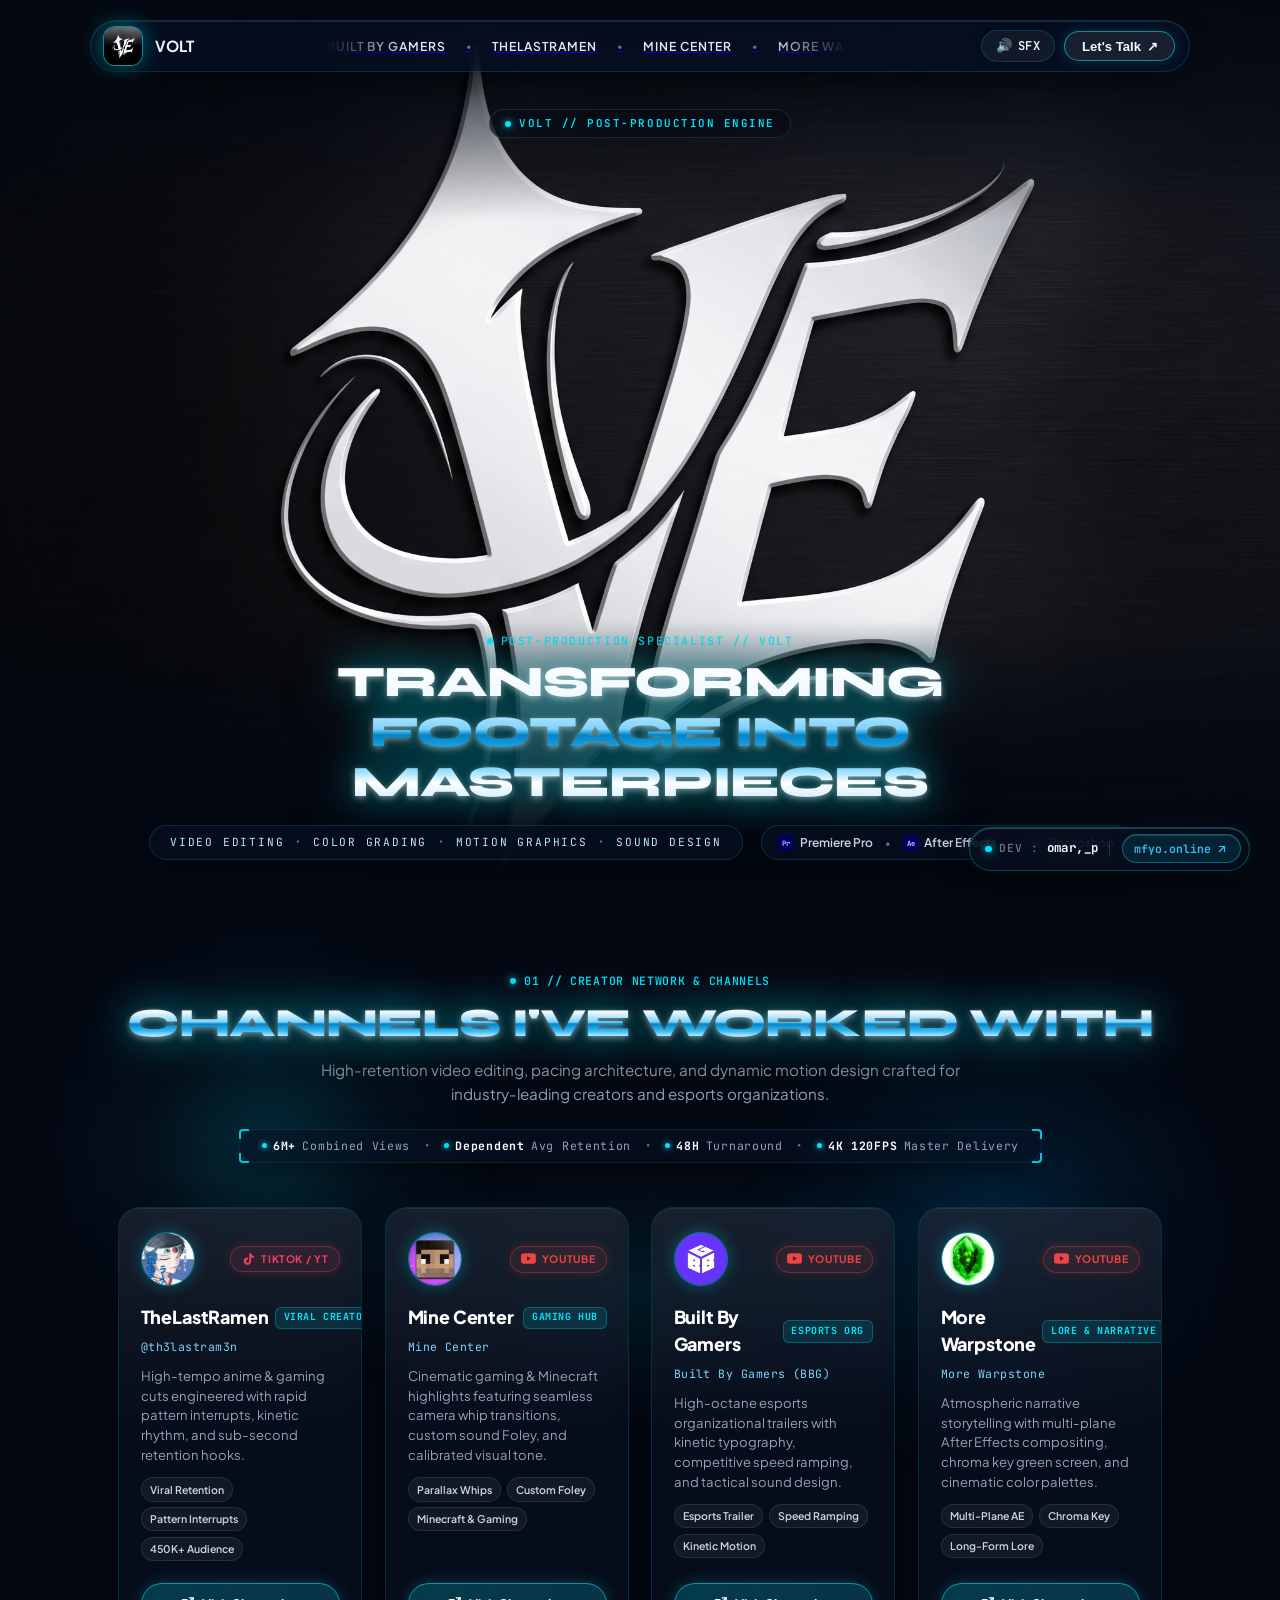
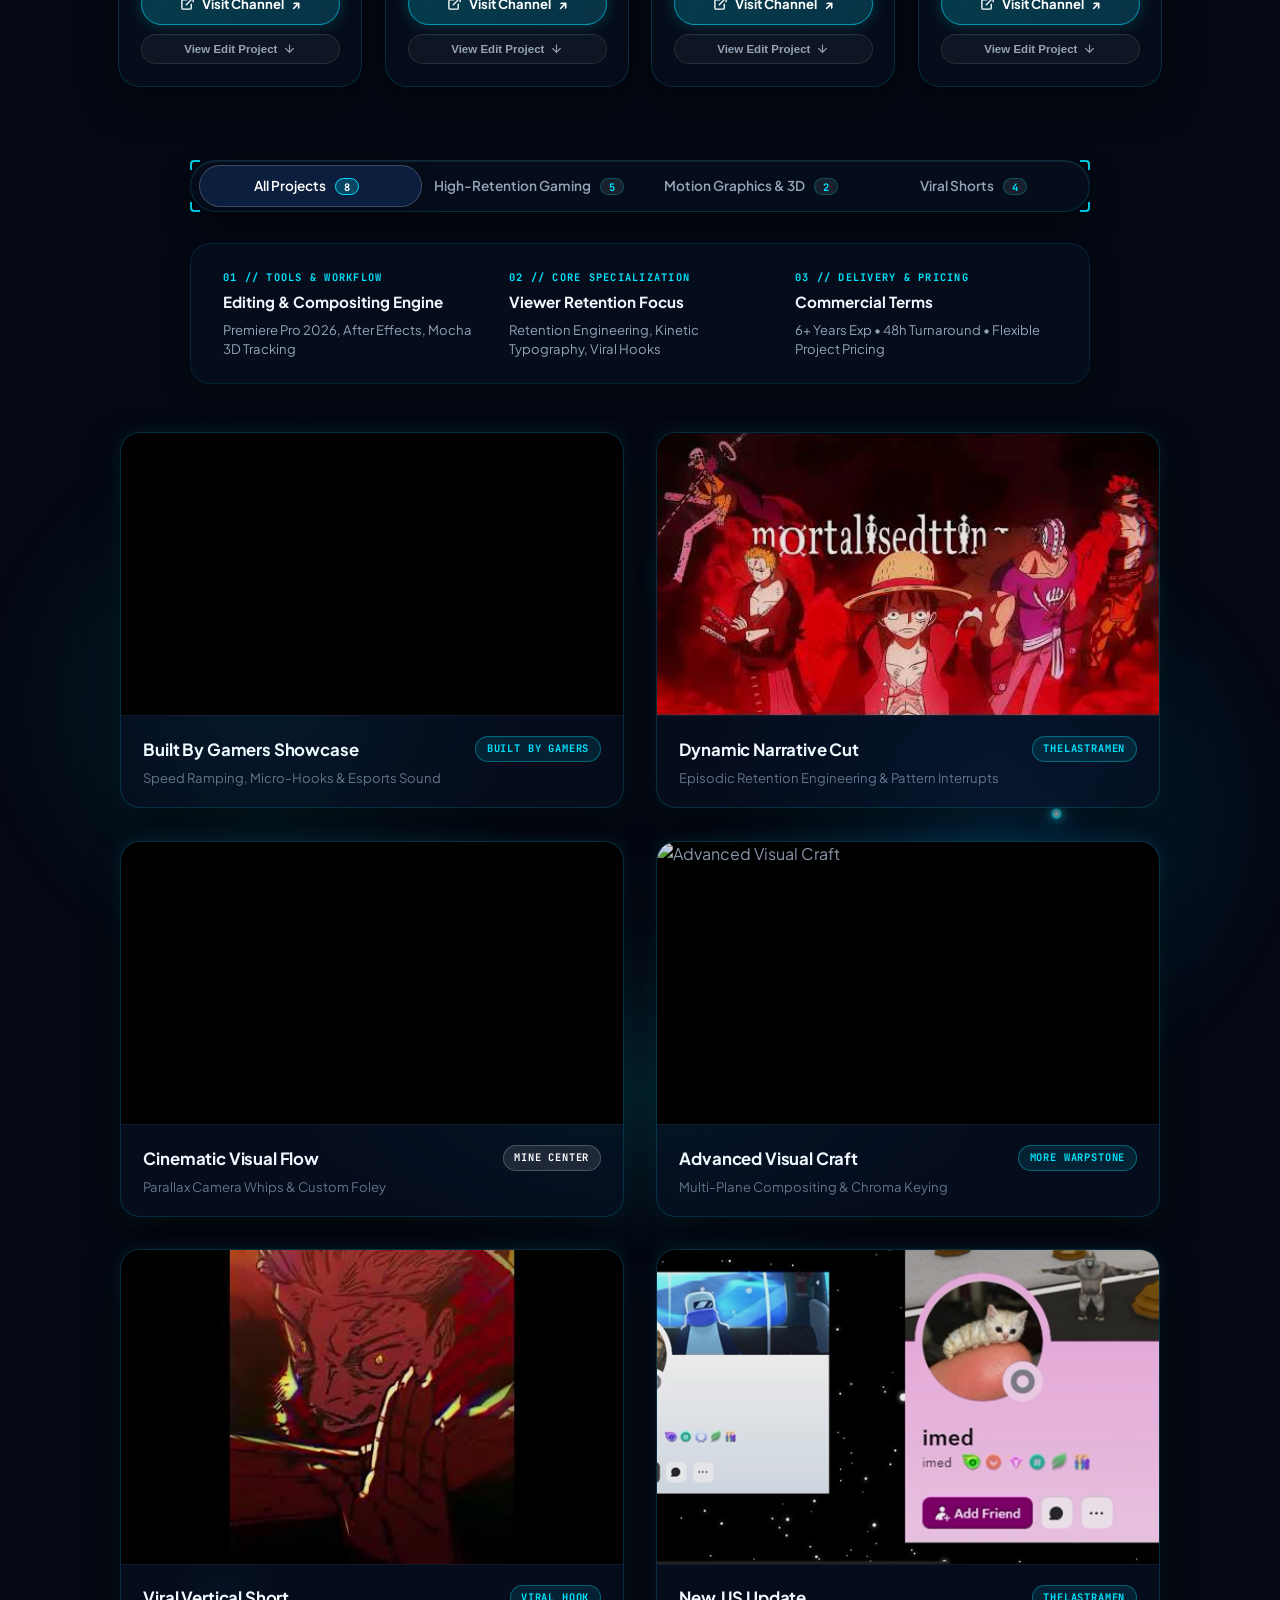
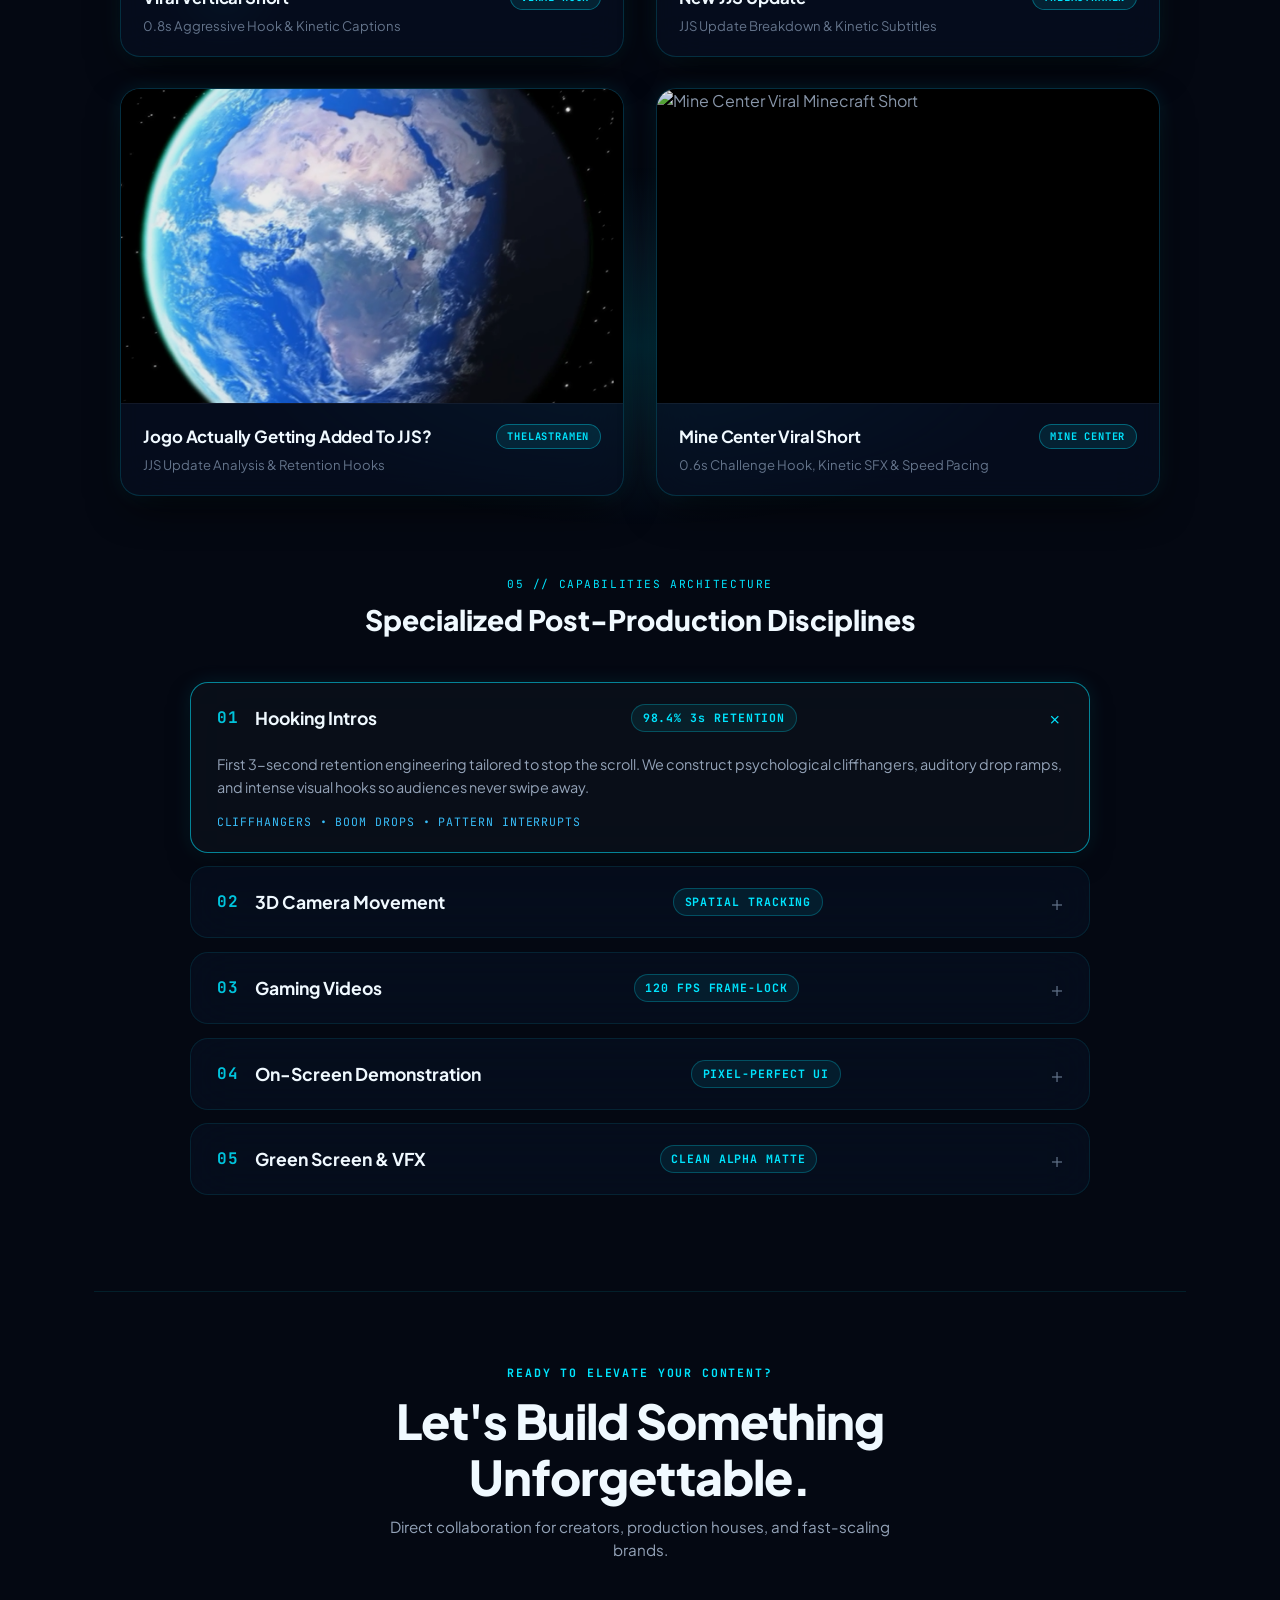
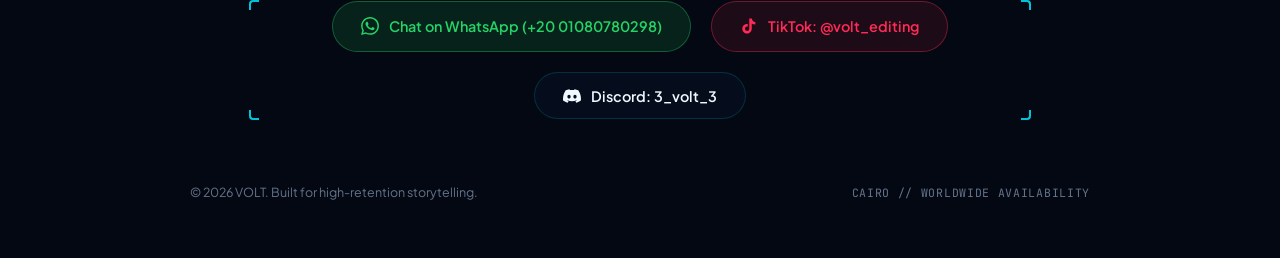
==== index.html @ 8d81e33b "feat: add ASMR sound effects, mobile responsive architecture, Mine Center short, and TikTok integrat" ====
<!DOCTYPE html>
<html lang="en">

<head>
  <meta charset="UTF-8">
  <meta name="viewport" content="width=device-width, initial-scale=1.0">
  <title>VOLT — Transforming Footage Into Masterpieces</title>
  <meta name="description"
    content="Portfolio of Volt — Elite Video Editor & Motion Designer. Transforming Footage Into Masterpieces.">
  <meta name="keywords"
    content="video editor, motion design, color grading, sound design, high retention editing, premiere pro, after effects">

  <!-- OpenGraph Metadata -->
  <meta property="og:title" content="VOLT — Transforming Footage Into Masterpieces">
  <meta property="og:description" content="Video Editing • Color Grading • Motion Graphics • Sound Design.">
  <meta property="og:image" content="logo/Volt logo final.jpeg">
  <meta property="og:type" content="website">

  <!-- Favicon -->
  <link rel="icon" type="image/jpeg" href="logo/Volt logo final.jpeg">

  <!-- Typography Suite: Luxury Cyber Editorial Suite (Syne + Outfit + Plus Jakarta Sans + JetBrains Mono) -->
  <link rel="preconnect" href="https://fonts.googleapis.com">
  <link rel="preconnect" href="https://fonts.gstatic.com" crossorigin>
  <link
    href="https://fonts.googleapis.com/css2?family=JetBrains+Mono:wght@400;500;600&family=Outfit:wght@600;700;800;900&family=Plus+Jakarta+Sans:wght@400;500;600;700;800&family=Syne:wght@700;800;900&display=swap"
    rel="stylesheet">

  <meta name="referrer" content="strict-origin-when-cross-origin">
  <link rel="stylesheet" href="styles.css">
  <script>
    if ('scrollRestoration' in history) {
      history.scrollRestoration = 'manual';
    }
    window.scrollTo(0, 0);
  </script>
</head>

<body class="bg-obsidian text-slate-100 antialiased selection:bg-cyan-500/20 selection:text-cyan-200">

  <!-- ======================================================= -->
  <!-- 0. BRAND INTRO LOADING SCREEN (VIDEO PRELOADER)         -->
  <!-- ======================================================= -->
  <div class="preloader-overlay" id="preloaderOverlay" aria-label="Loading Volt Mastercut">
    <!-- Edge-to-Edge Fullscreen Intro Video -->
    <div class="preloader-video-shell">
      <video id="preloaderVideo" class="preloader-video" autoplay muted playsinline preload="auto">
        <source src="hero section video/Creating_loading_screen_for_logo_20260923133100.mp4" type="video/mp4">
      </video>
      <div class="preloader-video-vignette"></div>
    </div>

    <!-- Floating Frosted Glass HUD Progress Dock -->
    <div class="preloader-floating-dock">
      <div class="preloader-status-strip">
        <div class="preloader-track">
          <div class="preloader-fill" id="preloaderBarFill"></div>
        </div>
        <div class="preloader-sub mono-text">
          <div class="preloader-sub-left">
            <span class="preloader-dot"></span>
            <span class="preloader-label">VOLT // SYSTEM INITIALIZED</span>
          </div>
          <span class="preloader-pct" id="preloaderPct">0%</span>
        </div>
      </div>
      <button class="preloader-skip-btn mono-text" id="preloaderSkipBtn"
        aria-label="Skip Loading Screen and Enter Site">
        <span>ENTER SITE</span>
        <span class="btn-arrow">→</span>
      </button>
    </div>
  </div>

  <!-- ======================================================= -->
  <!-- ULTRA-PERFORMANT BACKDROP (ZERO-LAG GUARANTEE)          -->
  <!-- ======================================================= -->
  <div class="ambient-backdrop" id="ambientBackdrop" aria-hidden="true">
    <div class="ambient-blueprint-grid"></div>
    <!-- Ethereal Luminous Butterfly Motes (Zero-Lag Hardware Accelerated) -->
    <div class="ambient-flare-mote mote-spark-1"></div>
    <div class="ambient-flare-mote mote-spark-2"></div>
    <div class="ambient-flare-mote mote-orb-1"></div>
    <div class="ambient-flare-mote mote-orb-2"></div>
    <div class="ambient-flare-mote mote-bokeh-1"></div>
    <div class="ambient-flare-mote mote-bokeh-2"></div>
    <div class="ambient-flare-mote mote-spark-3"></div>
    <div class="ambient-flare-mote mote-orb-3"></div>
  </div>

  <!-- Custom Magnetic Cyan "PLAY" Cursor Pill -->
  <div id="magneticPlayPill" class="magnetic-play-pill" aria-hidden="true">
    <span class="pill-play-icon">▶</span>
    <span class="pill-play-text">PLAY</span>
  </div>

  <!-- Micro Notification Toast -->
  <div id="toastNotification" class="toast-notification" aria-live="polite"></div>

  <!-- ======================================================= -->
  <!-- 1. TOP GLASS PILL BAR (Client Marquee Ticker & Monogram) -->
  <!-- ======================================================= -->
  <header class="top-nav-container">
    <nav class="top-glass-nav-bar" id="topGlassNav">

      <!-- Left: Metallic VE Monogram Logo Badge -->
      <a href="#hero" class="brand-monogram-badge" aria-label="Volt Homepage">
        <div class="monogram-frame">
          <img src="logo/Volt logo final.jpeg" alt="Volt VE Emblem" class="monogram-img">
        </div>
        <span class="brand-wordmark">VOLT</span>
      </a>

      <!-- Center Capsule: Client Marquee Ticker in Minimal White -->
      <a href="#channels" class="client-marquee-capsule" title="Click to view Channels I've Worked With">
        <div class="marquee-ticker-track" id="marqueeTicker">
          <span class="client-ticker-item">BUILT BY GAMERS</span>
          <span class="ticker-dot">•</span>
          <span class="client-ticker-item">THELASTRAMEN</span>
          <span class="ticker-dot">•</span>
          <span class="client-ticker-item">MINE CENTER</span>
          <span class="ticker-dot">•</span>
          <span class="client-ticker-item">MORE WARPSTONE</span>
          <span class="ticker-dot">•</span>
          <span class="client-ticker-item">BUILT BY GAMERS</span>
          <span class="ticker-dot">•</span>
          <span class="client-ticker-item">THELASTRAMEN</span>
          <span class="ticker-dot">•</span>
          <span class="client-ticker-item">MINE CENTER</span>
          <span class="ticker-dot">•</span>
          <span class="client-ticker-item">MORE WARPSTONE</span>
        </div>
      </a>

      <!-- Right: Direct CTA Button and ASMR Sound Toggle -->
      <div class="nav-right-actions">
        <button class="nav-sound-toggle-btn" id="soundToggleBtn" aria-label="Toggle Sound Effects" title="Toggle ASMR Audio">
          <span class="sound-icon" id="soundIcon">🔊</span>
          <span class="sound-text mono-text" id="soundText">SFX</span>
        </button>
        <button class="nav-cta-pill-btn" id="navLetsTalkBtn" aria-label="Open Let's Talk contact modal">
          <span>Let's Talk</span>
          <span class="cta-arrow">↗</span>
        </button>
      </div>

    </nav>
  </header>

  <!-- ======================================================= -->
  <!-- 2. FULLSCREEN 4K HERO VIDEO IMMERSION (100% UNOBSTRUCTED)-->
  <!-- ======================================================= -->
  <section class="hero-fullscreen-section" id="hero">

    <!-- 4K Fullscreen Background Video Canvas -->
    <div class="hero-video-canvas-wrapper" id="heroVideoWrapper">
      <video id="heroFullscreenVideo" class="hero-fullscreen-video" autoplay loop muted playsinline preload="auto"
        poster="logo/Volt logo final.jpeg">
        <source src="hero section video/hero-loop.mp4" type="video/mp4">
        <source src="hero section video/Electric-blue_butterfly_orbiting…_1080p_20260923112948.mp4" type="video/mp4">
      </video>

      <!-- Cinematic Gradient Scrims & Horizon Depth -->
      <div class="hero-video-scrim-top"></div>
      <div class="hero-video-scrim-bottom"></div>
      <div class="hero-video-radial-vignette"></div>
    </div>

    <!-- Hero Floating Interface: Clean, Creative & 100% Unobstructed -->
    <div class="hero-hud-stage" id="heroHudStage">

      <!-- Minimal Live Status Indicator (High Above Monitor with Safe Margin) -->
      <div class="hero-top-safe-status">
        <span class="live-status-dot"></span>
        <span class="hero-status-tag mono-text">VOLT // POST-PRODUCTION ENGINE</span>
      </div>

      <!-- Center Breathing Stage: 100% Completely Clear View of the 4K Retro Monitor & Butterfly -->
      <div class="hero-center-breathing-stage" aria-hidden="true"></div>

      <!-- Bottom Cluster: Glossy Headline, Meta Capsule & Discrete Tool Badges -->
      <div class="hero-bottom-clean-dock">

        <!-- Headline Stage in New Unobstructed Bottom Position -->
        <div class="hero-headline-stage">
          <div class="hero-pre-kicker mono-text">
            <span class="live-status-dot"></span> POST-PRODUCTION SPECIALIST // VOLT
          </div>
          <h1 class="hero-glossy-headline">
            <span class="chrome-metallic-heading">Transforming Footage Into Masterpieces</span>
          </h1>
        </div>

        <!-- Secondary Dock Row: Meta Pills and Tool Suite -->
        <div class="hero-meta-dock-row">
          <!-- Core Disciplines Frosted Glass Pill -->
          <div class="hero-meta-capsule mono-text">
            <span>Video Editing</span>
            <span class="capsule-sep">•</span>
            <span>Color Grading</span>
            <span class="capsule-sep">•</span>
            <span>Motion Graphics</span>
            <span class="capsule-sep">•</span>
            <span>Sound Design</span>
          </div>

          <!-- Official Tool Badges Pill -->
          <div class="hero-tool-badges-pill" title="Adobe Creative Suite Certified Workflow">
            <div class="tool-badge-item">
              <svg class="tool-svg" width="16" height="16" viewBox="0 0 24 24">
                <rect width="24" height="24" rx="5" fill="#00005B" />
                <text x="12" y="16.5" fill="#9999FF" font-size="11" font-weight="900" text-anchor="middle"
                  font-family="'JetBrains Mono', monospace">Pr</text>
              </svg>
              <span class="tool-name">Premiere Pro</span>
            </div>
            <span class="tool-sep">•</span>
            <div class="tool-badge-item">
              <svg class="tool-svg" width="16" height="16" viewBox="0 0 24 24">
                <rect width="24" height="24" rx="5" fill="#00005B" />
                <text x="12" y="16.5" fill="#D291FF" font-size="11" font-weight="900" text-anchor="middle"
                  font-family="'JetBrains Mono', monospace">Ae</text>
              </svg>
              <span class="tool-name">After Effects</span>
            </div>
            <span class="tool-sep">•</span>
            <div class="tool-badge-item">
              <svg class="tool-svg" width="16" height="16" viewBox="0 0 24 24">
                <rect width="24" height="24" rx="5" fill="#001E36" />
                <text x="12" y="16.5" fill="#31A8FF" font-size="11" font-weight="900" text-anchor="middle"
                  font-family="'JetBrains Mono', monospace">Ps</text>
              </svg>
              <span class="tool-name">Photoshop</span>
            </div>
          </div>
        </div>

      </div>

    </div>

  </section>

  <!-- Main Content Layout Container -->
  <main class="main-content-layout">

    <!-- ======================================================= -->
    <!-- 2.5 FEATURED CHANNELS & CREATOR NETWORK SECTION         -->
    <!-- ======================================================= -->
    <section class="featured-channels-section" id="channels" aria-label="Featured Channels and Collaborations">
      <div class="channels-container">

        <!-- Atmospheric Ambient Flare Nebula (Zero-Lag Radial Glow) -->
        <div class="channels-flare-backdrop" aria-hidden="true">
          <div class="channels-flare-nebula channels-flare-left"></div>
          <div class="channels-flare-nebula channels-flare-right"></div>
          <div class="channels-flare-nebula channels-flare-center"></div>
        </div>

        <!-- Section Header Stage -->
        <div class="channels-header-stage">
          <div class="channels-pre-kicker">
            <span class="live-status-dot"></span>
            <span class="mono-text">01 // CREATOR NETWORK & CHANNELS</span>
          </div>

          <h2 class="channels-section-heading">
            <span class="chrome-metallic-heading">CHANNELS I'VE WORKED WITH</span>
          </h2>

          <p class="channels-section-desc">
            High-retention video editing, pacing architecture, and dynamic motion design crafted for industry-leading creators and esports organizations.
          </p>

          <!-- Interactive Highlights / Telemetry Strip -->
          <div class="channels-telemetry-strip mono-text" id="channelsTelemetryStrip">
            <div class="telemetry-pill">
              <span class="telemetry-dot"></span>
              <span class="telemetry-num" data-cipher-text="6M+">6M+</span>
              <span class="telemetry-label">Combined Views</span>
            </div>
            <span class="telemetry-sep">•</span>
            <div class="telemetry-pill">
              <span class="telemetry-dot"></span>
              <span class="telemetry-num" data-cipher-text="Dependent">Dependent</span>
              <span class="telemetry-label">Avg Retention</span>
            </div>
            <span class="telemetry-sep">•</span>
            <div class="telemetry-pill">
              <span class="telemetry-dot"></span>
              <span class="telemetry-num" data-cipher-text="48H">48H</span>
              <span class="telemetry-label">Turnaround</span>
            </div>
            <span class="telemetry-sep">•</span>
            <div class="telemetry-pill">
              <span class="telemetry-dot"></span>
              <span class="telemetry-num" data-cipher-text="4K 120FPS">4K 120FPS</span>
              <span class="telemetry-label">Master Delivery</span>
            </div>
          </div>
        </div>

        <!-- 4-Column Dynamic Interactive Channels Grid -->
        <div class="channels-grid" id="channelsGrid">

          <!-- Channel 1: TheLastRamen -->
          <article class="channel-glass-card" data-creator="thelastramen">
            <div class="channel-card-glass-specular"></div>

            <div class="channel-card-top">
              <div class="channel-avatar-wrapper">
                <div class="channel-avatar-frame">
                  <img src="logo/thelastramen.jpg" alt="TheLastRamen" class="channel-avatar-img" loading="lazy">
                </div>
                <div class="channel-avatar-glow"></div>
              </div>
              <div class="channel-platform-capsule tag-tiktok">
                <svg class="platform-icon" width="14" height="14" viewBox="0 0 24 24" fill="currentColor">
                  <path
                    d="M19.589 6.686a4.793 4.793 0 0 1-3.77-4.245V2h-3.445v13.672a2.896 2.896 0 0 1-2.903 2.892 2.895 2.895 0 0 1-2.892-2.892 2.897 2.897 0 0 1 2.892-2.893c.31 0 .605.05.882.138V9.387a6.34 6.34 0 0 0-.882-.063A6.337 6.337 0 0 0 3 15.66c0 3.5 2.84 6.34 6.34 6.34s6.34-2.84 6.34-6.34V8.583a8.17 8.17 0 0 0 4.805 1.545V6.686h-.896z" />
                </svg>
                <span>TIKTOK / YT</span>
              </div>
            </div>

            <div class="channel-card-body">
              <div class="channel-identity-row">
                <h3 class="channel-name">TheLastRamen</h3>
                <span class="channel-badge mono-text">VIRAL CREATOR</span>
              </div>
              <span class="channel-handle mono-text">@th3lastram3n</span>
              <p class="channel-bio">
                High-tempo anime & gaming cuts engineered with rapid pattern interrupts, kinetic rhythm, and sub-second retention hooks.
              </p>

              <div class="channel-tags-row">
                <span class="channel-meta-pill">Viral Retention</span>
                <span class="channel-meta-pill">Pattern Interrupts</span>
                <span class="channel-meta-pill">450K+ Audience</span>
              </div>
            </div>

            <div class="channel-card-actions">
              <a href="https://www.tiktok.com/@th3lastram3n" target="_blank" rel="noopener noreferrer"
                class="channel-btn-primary" aria-label="Visit TheLastRamen Channel">
                <svg width="15" height="15" viewBox="0 0 24 24" fill="none" stroke="currentColor" stroke-width="2.2"
                  stroke-linecap="round" stroke-linejoin="round">
                  <path d="M18 13v6a2 2 0 0 1-2 2H5a2 2 0 0 1-2-2V8a2 2 0 0 1 2-2h6"></path>
                  <polyline points="15 3 21 3 21 9"></polyline>
                  <line x1="10" y1="14" x2="21" y2="3"></line>
                </svg>
                <span>Visit Channel</span>
                <span class="channel-btn-arrow">↗</span>
              </a>
              <button class="channel-btn-secondary" data-jump-project="2"
                aria-label="Jump to Dynamic Narrative Cut project">
                <span>View Edit Project</span>
                <svg width="13" height="13" viewBox="0 0 24 24" fill="none" stroke="currentColor" stroke-width="2"
                  stroke-linecap="round" stroke-linejoin="round">
                  <line x1="12" y1="5" x2="12" y2="19"></line>
                  <polyline points="19 12 12 19 5 12"></polyline>
                </svg>
              </button>
            </div>
          </article>

          <!-- Channel 2: Mine Center -->
          <article class="channel-glass-card" data-creator="minecenter">
            <div class="channel-card-glass-specular"></div>

            <div class="channel-card-top">
              <div class="channel-avatar-wrapper">
                <div class="channel-avatar-frame">
                  <img src="logo/mine_center.png" alt="Mine Center" class="channel-avatar-img" loading="lazy">
                </div>
                <div class="channel-avatar-glow"></div>
              </div>
              <div class="channel-platform-capsule tag-youtube">
                <svg class="platform-icon yt-red" width="15" height="15" viewBox="0 0 24 24" fill="currentColor">
                  <path
                    d="M23.498 6.186a3.016 3.016 0 0 0-2.122-2.136C19.505 3.545 12 3.545 12 3.545s-7.505 0-9.377.505A3.017 3.017 0 0 0 .502 6.186C0 8.07 0 12 0 12s0 3.93.502 5.814a3.016 3.016 0 0 0 2.122 2.136c1.871.505 9.376.505 9.376.505s7.505 0 9.377-.505a3.015 3.015 0 0 0 2.122-2.136C24 15.93 24 12 24 12s0-3.93-.502-5.814zM9.545 15.568V8.432L15.818 12l-6.273 3.568z" />
                </svg>
                <span>YOUTUBE</span>
              </div>
            </div>

            <div class="channel-card-body">
              <div class="channel-identity-row">
                <h3 class="channel-name">Mine Center</h3>
                <span class="channel-badge mono-text">GAMING HUB</span>
              </div>
              <span class="channel-handle mono-text">Mine Center</span>
              <p class="channel-bio">
                Cinematic gaming & Minecraft highlights featuring seamless camera whip transitions, custom sound Foley, and calibrated visual tone.
              </p>

              <div class="channel-tags-row">
                <span class="channel-meta-pill">Parallax Whips</span>
                <span class="channel-meta-pill">Custom Foley</span>
                <span class="channel-meta-pill">Minecraft & Gaming</span>
              </div>
            </div>

            <div class="channel-card-actions">
              <a href="https://www.youtube.com/results?search_query=Mine+Center" target="_blank"
                rel="noopener noreferrer" class="channel-btn-primary" aria-label="Visit Mine Center Channel">
                <svg width="15" height="15" viewBox="0 0 24 24" fill="none" stroke="currentColor" stroke-width="2.2"
                  stroke-linecap="round" stroke-linejoin="round">
                  <path d="M18 13v6a2 2 0 0 1-2 2H5a2 2 0 0 1-2-2V8a2 2 0 0 1 2-2h6"></path>
                  <polyline points="15 3 21 3 21 9"></polyline>
                  <line x1="10" y1="14" x2="21" y2="3"></line>
                </svg>
                <span>Visit Channel</span>
                <span class="channel-btn-arrow">↗</span>
              </a>
              <button class="channel-btn-secondary" data-jump-project="8"
                aria-label="Jump to Mine Center Viral Minecraft Short project">
                <span>View Edit Project</span>
                <svg width="13" height="13" viewBox="0 0 24 24" fill="none" stroke="currentColor" stroke-width="2"
                  stroke-linecap="round" stroke-linejoin="round">
                  <line x1="12" y1="5" x2="12" y2="19"></line>
                  <polyline points="19 12 12 19 5 12"></polyline>
                </svg>
              </button>
            </div>
          </article>

          <!-- Channel 3: Built By Gamers -->
          <article class="channel-glass-card" data-creator="bbg">
            <div class="channel-card-glass-specular"></div>

            <div class="channel-card-top">
              <div class="channel-avatar-wrapper">
                <div class="channel-avatar-frame">
                  <img src="logo/bbg.png" alt="Built By Gamers" class="channel-avatar-img" loading="lazy">
                </div>
                <div class="channel-avatar-glow"></div>
              </div>
              <div class="channel-platform-capsule tag-youtube">
                <svg class="platform-icon yt-red" width="15" height="15" viewBox="0 0 24 24" fill="currentColor">
                  <path
                    d="M23.498 6.186a3.016 3.016 0 0 0-2.122-2.136C19.505 3.545 12 3.545 12 3.545s-7.505 0-9.377.505A3.017 3.017 0 0 0 .502 6.186C0 8.07 0 12 0 12s0 3.93.502 5.814a3.016 3.016 0 0 0 2.122 2.136c1.871.505 9.376.505 9.376.505s7.505 0 9.377-.505a3.015 3.015 0 0 0 2.122-2.136C24 15.93 24 12 24 12s0-3.93-.502-5.814zM9.545 15.568V8.432L15.818 12l-6.273 3.568z" />
                </svg>
                <span>YOUTUBE</span>
              </div>
            </div>

            <div class="channel-card-body">
              <div class="channel-identity-row">
                <h3 class="channel-name">Built By Gamers</h3>
                <span class="channel-badge mono-text">ESPORTS ORG</span>
              </div>
              <span class="channel-handle mono-text">Built By Gamers (BBG)</span>
              <p class="channel-bio">
                High-octane esports organizational trailers with kinetic typography, competitive speed ramping, and tactical sound design.
              </p>

              <div class="channel-tags-row">
                <span class="channel-meta-pill">Esports Trailer</span>
                <span class="channel-meta-pill">Speed Ramping</span>
                <span class="channel-meta-pill">Kinetic Motion</span>
              </div>
            </div>

            <div class="channel-card-actions">
              <a href="https://www.youtube.com/results?search_query=Built+By+Gamers" target="_blank"
                rel="noopener noreferrer" class="channel-btn-primary" aria-label="Visit Built By Gamers Channel">
                <svg width="15" height="15" viewBox="0 0 24 24" fill="none" stroke="currentColor" stroke-width="2.2"
                  stroke-linecap="round" stroke-linejoin="round">
                  <path d="M18 13v6a2 2 0 0 1-2 2H5a2 2 0 0 1-2-2V8a2 2 0 0 1 2-2h6"></path>
                  <polyline points="15 3 21 3 21 9"></polyline>
                  <line x1="10" y1="14" x2="21" y2="3"></line>
                </svg>
                <span>Visit Channel</span>
                <span class="channel-btn-arrow">↗</span>
              </a>
              <button class="channel-btn-secondary" data-jump-project="1"
                aria-label="Jump to Built By Gamers Showcase project">
                <span>View Edit Project</span>
                <svg width="13" height="13" viewBox="0 0 24 24" fill="none" stroke="currentColor" stroke-width="2"
                  stroke-linecap="round" stroke-linejoin="round">
                  <line x1="12" y1="5" x2="12" y2="19"></line>
                  <polyline points="19 12 12 19 5 12"></polyline>
                </svg>
              </button>
            </div>
          </article>

          <!-- Channel 4: More Warpstone -->
          <article class="channel-glass-card" data-creator="morewarpstone">
            <div class="channel-card-glass-specular"></div>

            <div class="channel-card-top">
              <div class="channel-avatar-wrapper">
                <div class="channel-avatar-frame">
                  <img src="logo/more_warpstone.png" alt="More Warpstone" class="channel-avatar-img" loading="lazy">
                </div>
                <div class="channel-avatar-glow"></div>
              </div>
              <div class="channel-platform-capsule tag-youtube">
                <svg class="platform-icon yt-red" width="15" height="15" viewBox="0 0 24 24" fill="currentColor">
                  <path
                    d="M23.498 6.186a3.016 3.016 0 0 0-2.122-2.136C19.505 3.545 12 3.545 12 3.545s-7.505 0-9.377.505A3.017 3.017 0 0 0 .502 6.186C0 8.07 0 12 0 12s0 3.93.502 5.814a3.016 3.016 0 0 0 2.122 2.136c1.871.505 9.376.505 9.376.505s7.505 0 9.377-.505a3.015 3.015 0 0 0 2.122-2.136C24 15.93 24 12 24 12s0-3.93-.502-5.814zM9.545 15.568V8.432L15.818 12l-6.273 3.568z" />
                </svg>
                <span>YOUTUBE</span>
              </div>
            </div>

            <div class="channel-card-body">
              <div class="channel-identity-row">
                <h3 class="channel-name">More Warpstone</h3>
                <span class="channel-badge mono-text">LORE & NARRATIVE</span>
              </div>
              <span class="channel-handle mono-text">More Warpstone</span>
              <p class="channel-bio">
                Atmospheric narrative storytelling with multi-plane After Effects compositing, chroma key green screen, and cinematic color palettes.
              </p>

              <div class="channel-tags-row">
                <span class="channel-meta-pill">Multi-Plane AE</span>
                <span class="channel-meta-pill">Chroma Key</span>
                <span class="channel-meta-pill">Long-Form Lore</span>
              </div>
            </div>

            <div class="channel-card-actions">
              <a href="https://www.youtube.com/results?search_query=More+Warpstone" target="_blank"
                rel="noopener noreferrer" class="channel-btn-primary" aria-label="Visit More Warpstone Channel">
                <svg width="15" height="15" viewBox="0 0 24 24" fill="none" stroke="currentColor" stroke-width="2.2"
                  stroke-linecap="round" stroke-linejoin="round">
                  <path d="M18 13v6a2 2 0 0 1-2 2H5a2 2 0 0 1-2-2V8a2 2 0 0 1 2-2h6"></path>
                  <polyline points="15 3 21 3 21 9"></polyline>
                  <line x1="10" y1="14" x2="21" y2="3"></line>
                </svg>
                <span>Visit Channel</span>
                <span class="channel-btn-arrow">↗</span>
              </a>
              <button class="channel-btn-secondary" data-jump-project="4"
                aria-label="Jump to Advanced Visual Craft project">
                <span>View Edit Project</span>
                <svg width="13" height="13" viewBox="0 0 24 24" fill="none" stroke="currentColor" stroke-width="2"
                  stroke-linecap="round" stroke-linejoin="round">
                  <line x1="12" y1="5" x2="12" y2="19"></line>
                  <polyline points="19 12 12 19 5 12"></polyline>
                </svg>
              </button>
            </div>
          </article>

        </div>
      </div>
    </section>

    <!-- ======================================================= -->
    <!-- 3. INTERACTIVE CATEGORY TABS & DYNAMIC DATA ROW         -->
    <!-- ======================================================= -->
    <section class="portfolio-works-section" id="work">

      <!-- Segmented Pill Filter Bar (Matching Apple/Framer Design) -->
      <div class="segmented-filter-wrapper">
        <div class="segmented-filter-bar" id="segmentedFilterBar" role="tablist">

          <!-- Sliding Luminous Capsule Indicator -->
          <div class="sliding-tab-indicator" id="tabIndicator"></div>

          <button class="filter-tab-btn active" data-tab="all" role="tab" aria-selected="true">
            <span>All Projects</span>
            <span class="tab-count-badge mono-text">8</span>
          </button>

          <button class="filter-tab-btn" data-tab="gaming" role="tab" aria-selected="false">
            <span>High-Retention Gaming</span>
            <span class="tab-count-badge mono-text">5</span>
          </button>

          <button class="filter-tab-btn" data-tab="motion" role="tab" aria-selected="false">
            <span>Motion Graphics & 3D</span>
            <span class="tab-count-badge mono-text">2</span>
          </button>

          <button class="filter-tab-btn" data-tab="shorts" role="tab" aria-selected="false">
            <span>Viral Shorts</span>
            <span class="tab-count-badge mono-text">4</span>
          </button>

        </div>
      </div>

      <!-- Dynamic Metadata Strip (Instantly updates metrics based on active tab) -->
      <div class="dynamic-metadata-strip" id="dynamicMetadataStrip">

        <div class="meta-column">
          <span class="meta-col-kicker mono-text">01 // TOOLS & WORKFLOW</span>
          <h4 class="meta-col-title" id="metaColToolsTitle">Editing & Compositing Engine</h4>
          <p class="meta-col-desc" id="metaColToolsDesc">Premiere Pro 2026, After Effects, Mocha 3D Tracking</p>
        </div>

        <div class="meta-column">
          <span class="meta-col-kicker mono-text">02 // CORE SPECIALIZATION</span>
          <h4 class="meta-col-title" id="metaColSpecTitle">Viewer Retention Focus</h4>
          <p class="meta-col-desc" id="metaColSpecDesc">Retention Engineering, Kinetic Typography, Viral Hooks</p>
        </div>

        <div class="meta-column">
          <span class="meta-col-kicker mono-text">03 // DELIVERY & PRICING</span>
          <h4 class="meta-col-title" id="metaColDeliveryTitle">Commercial Terms</h4>
          <p class="meta-col-desc" id="metaColDeliveryDesc">6+ Years Exp • 48h Turnaround • Flexible Project Pricing</p>
        </div>

      </div>

      <!-- ======================================================= -->
      <!-- 4. WORK SHOWCASE (ROUNDED GLASS CARDS WITH INTERACTION) -->
      <!-- ======================================================= -->
      <div class="works-grid-wrapper">
        <!-- Atmospheric Cyan & Sapphire Aurora Atmosphere (100% Line-Free & Zero-Lag) -->
        <div class="works-flare-backdrop" aria-hidden="true">
          <div class="works-flare-nebula works-flare-nebula-left"></div>
          <div class="works-flare-nebula works-flare-nebula-right"></div>
          <div class="works-flare-nebula works-flare-nebula-bottom"></div>
          <div class="works-flare-nebula works-flare-nebula-center"></div>
          
          <!-- Ethereal Butterfly Spores & Bokeh Motes Nestled Behind Cards -->
          <div class="works-flare-mote w-mote-spark-1"></div>
          <div class="works-flare-mote w-mote-orb-1"></div>
          <div class="works-flare-mote w-mote-bokeh-1"></div>
          <div class="works-flare-mote w-mote-spark-2"></div>
          <div class="works-flare-mote w-mote-orb-2"></div>
          <div class="works-flare-mote w-mote-bokeh-2"></div>
          <div class="works-flare-mote w-mote-spark-3"></div>
        </div>

        <div class="works-grid-container" id="worksGrid">

        <!-- Project 1: Built By Gamers Showcase -->
        <article class="work-glass-card" data-category="gaming" data-project="1">
          <div class="card-video-viewport">
            <img src="https://img.youtube.com/vi/56HPJWlTmzE/maxresdefault.jpg"
              onerror="this.src='https://img.youtube.com/vi/56HPJWlTmzE/hqdefault.jpg'" alt="Built By Gamers Showcase"
              class="card-thumb-img" loading="lazy">
            <div class="card-play-hitbox" data-embed-type="youtube" data-video-id="56HPJWlTmzE"
              data-title="Built By Gamers Showcase"
              data-desc="High-octane esports organizational highlight reel with kinetic typography, beat synchronization, and tactical sound design."
              role="button" aria-label="Play Built By Gamers Showcase">
            </div>
          </div>
          <div class="card-footer-bar">
            <div class="card-title-row">
              <h3 class="card-title-text">Built By Gamers Showcase</h3>
              <span class="client-pill-tag tag-cyan">BUILT BY GAMERS</span>
            </div>
            <p class="card-summary-sub">Speed Ramping, Micro-Hooks & Esports Sound</p>
          </div>
        </article>

        <!-- Project 2: Dynamic Narrative Cut -->
        <article class="work-glass-card" data-category="gaming" data-project="2">
          <div class="card-video-viewport">
            <img src="thumbnails/dynamic_narrative_cut.jpg" alt="Dynamic Narrative Cut"
              class="card-thumb-img" loading="lazy">
            <div class="card-play-hitbox" data-embed-type="video" data-video-src="thumbnails/dynamic_narrative_cut.mp4"
              data-direct-url="https://www.youtube.com/watch?v=V7GVHnSgEWg"
              data-title="Dynamic Narrative Cut"
              data-desc="Complete episodic video edit engineered to preserve viewer drop-off under 15% through strategic pattern interrupts and kinetic pacing."
              role="button" aria-label="Play Dynamic Narrative Cut">
            </div>
          </div>
          <div class="card-footer-bar">
            <div class="card-title-row">
              <h3 class="card-title-text">Dynamic Narrative Cut</h3>
              <span class="client-pill-tag tag-cyan">THELASTRAMEN</span>
            </div>
            <p class="card-summary-sub">Episodic Retention Engineering & Pattern Interrupts</p>
          </div>
        </article>

        <!-- Project 3: Cinematic Visual Flow -->
        <article class="work-glass-card" data-category="motion" data-project="3">
          <div class="card-video-viewport">
            <img src="https://img.youtube.com/vi/yHRdILkxPUE/maxresdefault.jpg"
              onerror="this.src='https://img.youtube.com/vi/yHRdILkxPUE/hqdefault.jpg'" alt="Cinematic Visual Flow"
              class="card-thumb-img" loading="lazy">
            <div class="card-play-hitbox" data-embed-type="youtube" data-video-id="yHRdILkxPUE"
              data-title="Cinematic Visual Flow"
              data-desc="Parallax camera whips, custom audio Foley, and cinematic color tones calibrated for viewer immersion."
              role="button" aria-label="Play Cinematic Visual Flow">
            </div>
          </div>
          <div class="card-footer-bar">
            <div class="card-title-row">
              <h3 class="card-title-text">Cinematic Visual Flow</h3>
              <span class="client-pill-tag tag-white">MINE CENTER</span>
            </div>
            <p class="card-summary-sub">Parallax Camera Whips & Custom Foley</p>
          </div>
        </article>

        <!-- Project 4: Advanced Visual Craft -->
        <article class="work-glass-card" data-category="motion" data-project="4">
          <div class="card-video-viewport">
            <img src="https://img.youtube.com/vi/KMD4CnLRpno/maxresdefault.jpg"
              onerror="this.src='https://img.youtube.com/vi/KMD4CnLRpno/hqdefault.jpg'" alt="Advanced Visual Craft"
              class="card-thumb-img" loading="lazy">
            <div class="card-play-hitbox" data-embed-type="youtube" data-video-id="KMD4CnLRpno"
              data-title="Advanced Visual Craft"
              data-desc="Multi-plane After Effects motion compositing, light wrapping, and green screen chroma keying."
              role="button" aria-label="Play Advanced Visual Craft">
            </div>
          </div>
          <div class="card-footer-bar">
            <div class="card-title-row">
              <h3 class="card-title-text">Advanced Visual Craft</h3>
              <span class="client-pill-tag tag-cyan">MORE WARPSTONE</span>
            </div>
            <p class="card-summary-sub">Multi-Plane Compositing & Chroma Keying</p>
          </div>
        </article>

        <!-- Project 5: Viral Vertical Short (9:16) -->
        <article class="work-glass-card vertical-card" data-category="shorts" data-project="5">
          <div class="card-video-viewport vertical-frame">
            <img src="thumbnails/viral_vertical_short.jpg" alt="Viral Vertical Short"
              class="card-thumb-img" loading="lazy">
            <div class="card-play-hitbox" data-embed-type="video" data-video-src="thumbnails/viral_vertical_short.mp4"
              data-direct-url="https://www.youtube.com/watch?v=3pwfbHJQmbc"
              data-title="Viral Vertical Short"
              data-desc="Fast-paced 9:16 vertical cut designed for sub-second audience retention, kinetic typography, and aggressive hooks."
              data-orientation="vertical"
              role="button" aria-label="Play Viral Vertical Short">
            </div>
          </div>
          <div class="card-footer-bar">
            <div class="card-title-row">
              <h3 class="card-title-text">Viral Vertical Short</h3>
              <span class="client-pill-tag tag-cyan">VIRAL HOOK</span>
            </div>
            <p class="card-summary-sub">0.8s Aggressive Hook & Kinetic Captions</p>
          </div>
        </article>

        <!-- Project 6: New JJS Update -->
        <article class="work-glass-card vertical-card" data-category="gaming shorts" data-project="6">
          <div class="card-video-viewport vertical-frame">
            <img src="thumbnails/wdaw.png" alt="New JJS Update" class="card-thumb-img" loading="lazy">
            <div class="card-play-hitbox" data-embed-type="video" data-video-src="thumbnails/new_jjs_update.mp4"
              data-direct-url="https://www.tiktok.com/@th3lastram3n/video/7688006948486139150?is_from_webapp=1&sender_device=pc"
              data-title="New JJS Update"
              data-desc="A new style of video for a new style of update on JJS and in Roblox. High-retention pacing, subtitles & micro-hooks."
              data-orientation="vertical"
              role="button" aria-label="Play New JJS Update">
            </div>
          </div>
          <div class="card-footer-bar">
            <div class="card-title-row">
              <h3 class="card-title-text">New JJS Update</h3>
              <span class="client-pill-tag tag-cyan">THELASTRAMEN</span>
            </div>
            <p class="card-summary-sub">JJS Update Breakdown & Kinetic Subtitles</p>
          </div>
        </article>

        <!-- Project 7: Jogo Actually Getting Added To JJS? -->
        <article class="work-glass-card vertical-card" data-category="gaming shorts" data-project="7">
          <div class="card-video-viewport vertical-frame">
            <img src="thumbnails/image.png" alt="Jogo Actually Getting Added To JJS?" class="card-thumb-img" loading="lazy">
            <div class="card-play-hitbox" data-embed-type="video" data-video-src="thumbnails/jogo_jjs_update.mp4"
              data-direct-url="https://www.tiktok.com/@th3lastram3n/video/7688130234985630990?is_from_webapp=1&sender_device=pc"
              data-title="Jogo Actually Getting Added To JJS?"
              data-desc="Fast-paced viral JJS breakdown analyzing character leaks, pacing interruptions, and kinetic typography."
              data-orientation="vertical"
              role="button" aria-label="Play Jogo Actually Getting Added To JJS?">
            </div>
          </div>
          <div class="card-footer-bar">
            <div class="card-title-row">
              <h3 class="card-title-text">Jogo Actually Getting Added To JJS?</h3>
              <span class="client-pill-tag tag-cyan">THELASTRAMEN</span>
            </div>
            <p class="card-summary-sub">JJS Update Analysis & Retention Hooks</p>
          </div>
        </article>

        <!-- Project 8: Mine Center — Viral Minecraft Short (9:16) -->
        <article class="work-glass-card vertical-card" data-category="gaming shorts" data-project="8">
          <div class="card-video-viewport vertical-frame">
            <img src="https://img.youtube.com/vi/5wVyNnnGawc/hqdefault.jpg" alt="Mine Center Viral Minecraft Short"
              class="card-thumb-img" loading="lazy">
            <div class="card-play-hitbox" data-embed-type="youtube" data-video-id="5wVyNnnGawc"
              data-direct-url="https://www.youtube.com/shorts/5wVyNnnGawc"
              data-title="Mine Center — Viral Minecraft Short"
              data-desc="High-retention Minecraft challenge edit for Mine Center with aggressive pacing, kinetic zoom-cuts, and calibrated Foley sound design."
              data-orientation="vertical"
              role="button" aria-label="Play Mine Center Viral Minecraft Short">
            </div>
          </div>
          <div class="card-footer-bar">
            <div class="card-title-row">
              <h3 class="card-title-text">Mine Center Viral Short</h3>
              <span class="client-pill-tag tag-cyan">MINE CENTER</span>
            </div>
            <p class="card-summary-sub">0.6s Challenge Hook, Kinetic SFX & Speed Pacing</p>
          </div>
        </article>

      </div>
      </div>

    </section>

    <!-- ======================================================= -->
    <!-- 5. CORE CAPABILITIES (INTERACTIVE ACCORDION / STACK)    -->
    <!-- ======================================================= -->
    <section class="capabilities-accordion-section">
      <div class="section-title-wrap">
        <span class="section-kicker-mono mono-text">05 // CAPABILITIES ARCHITECTURE</span>
        <h2 class="section-clean-title">Specialized Post-Production Disciplines</h2>
      </div>

      <div class="accordion-stack-container" id="capabilitiesAccordion">

        <!-- Panel 1 -->
        <div class="accordion-panel active" data-index="1">
          <div class="accordion-header">
            <div class="header-left">
              <span class="panel-num mono-text">01</span>
              <h3 class="panel-heading">Hooking Intros</h3>
            </div>
            <span class="panel-telemetry mono-text">98.4% 3s RETENTION</span>
            <span class="accordion-icon">+</span>
          </div>
          <div class="accordion-content">
            <p class="panel-desc">First 3-second retention engineering tailored to stop the scroll. We construct
              psychological cliffhangers, auditory drop ramps, and intense visual hooks so audiences never swipe away.
            </p>
            <div class="panel-specs mono-text">
              <span>CLIFFHANGERS</span> • <span>BOOM DROPS</span> • <span>PATTERN INTERRUPTS</span>
            </div>
          </div>
        </div>

        <!-- Panel 2 -->
        <div class="accordion-panel" data-index="2">
          <div class="accordion-header">
            <div class="header-left">
              <span class="panel-num mono-text">02</span>
              <h3 class="panel-heading">3D Camera Movement</h3>
            </div>
            <span class="panel-telemetry mono-text">SPATIAL TRACKING</span>
            <span class="accordion-icon">+</span>
          </div>
          <div class="accordion-content">
            <p class="panel-desc">Dynamic perspective tracking and integrated kinetic depth. Transform static assets and
              standard scenes into spatial 3D environments with realistic parallax and optical lens physics.</p>
            <div class="panel-specs mono-text">
              <span>Z-AXIS PARALLAX</span> • <span>OPTICAL BLUR</span> • <span>MOCHA 3D</span>
            </div>
          </div>
        </div>

        <!-- Panel 3 -->
        <div class="accordion-panel" data-index="3">
          <div class="accordion-header">
            <div class="header-left">
              <span class="panel-num mono-text">03</span>
              <h3 class="panel-heading">Gaming Videos</h3>
            </div>
            <span class="panel-telemetry mono-text">120 FPS FRAME-LOCK</span>
            <span class="accordion-icon">+</span>
          </div>
          <div class="accordion-content">
            <p class="panel-desc">Beat-synced cuts, high-velocity pacing, and meme-literate timing. Calibrated to top
              creator culture, syncing micro-transitions to acoustic beats for visceral audience impact.</p>
            <div class="panel-specs mono-text">
              <span>SPEED RAMPING</span> • <span>BEAT SYNC</span> • <span>MEME PACING</span>
            </div>
          </div>
        </div>

        <!-- Panel 4 -->
        <div class="accordion-panel" data-index="4">
          <div class="accordion-header">
            <div class="header-left">
              <span class="panel-num mono-text">04</span>
              <h3 class="panel-heading">On-Screen Demonstration</h3>
            </div>
            <span class="panel-telemetry mono-text">PIXEL-PERFECT UI</span>
            <span class="accordion-icon">+</span>
          </div>
          <div class="accordion-content">
            <p class="panel-desc">Slick cursor tracking, HUD UI callouts, and clean product guides. Complex technical
              walkthroughs and software workflows rendered visually effortless and clear.</p>
            <div class="panel-specs mono-text">
              <span>CURSOR ZOOM</span> • <span>HUD CALLOUTS</span> • <span>PRODUCT TOURS</span>
            </div>
          </div>
        </div>

        <!-- Panel 5 -->
        <div class="accordion-panel" data-index="5">
          <div class="accordion-header">
            <div class="header-left">
              <span class="panel-num mono-text">05</span>
              <h3 class="panel-heading">Green Screen & VFX</h3>
            </div>
            <span class="panel-telemetry mono-text">CLEAN ALPHA MATTE</span>
            <span class="accordion-icon">+</span>
          </div>
          <div class="accordion-content">
            <p class="panel-desc">Studio-grade keying, custom background compositing, and rotoscoping. Edge despill,
              color ambient reflections, and volumetric light wraps place talent naturally in any digital set.</p>
            <div class="panel-specs mono-text">
              <span>ROTOSCOPING</span> • <span>LIGHT WRAPS</span> • <span>COLOR MATCH</span>
            </div>
          </div>
        </div>

      </div>

    </section>

    <!-- ======================================================= -->
    <!-- 6. MINIMAL CONTACT CONVERSION HUB (FOOTER)              -->
    <!-- ======================================================= -->
    <footer class="contact-conversion-section" id="contact">
      <div class="conversion-center-hub">

        <span class="hub-kicker-mono mono-text">READY TO ELEVATE YOUR CONTENT?</span>
        <h2 class="hub-main-title">Let's Build Something Unforgettable.</h2>
        <p class="hub-subtext">Direct collaboration for creators, production houses, and fast-scaling brands.</p>

        <!-- Primary Action Buttons (Frosted Pill Containers) -->
        <div class="hub-actions-dock">

          <!-- WhatsApp Action -->
          <a href="https://wa.me/201080780298?text=Hey%20Volt,%20I'm%20interested%20in%20working%20with%20you!"
            target="_blank" rel="noopener noreferrer" class="hub-pill-btn whatsapp-hub-btn" id="whatsappBtn">
            <svg class="hub-btn-icon" width="18" height="18" viewBox="0 0 24 24" fill="currentColor">
              <path
                d="M.057 24l1.687-6.163c-1.041-1.804-1.588-3.849-1.587-5.946.003-6.556 5.338-11.891 11.893-11.891 3.181.001 6.167 1.24 8.413 3.488 2.245 2.248 3.481 5.236 3.48 8.414-.003 6.557-5.338 11.892-11.893 11.892-1.99-.001-3.951-.5-5.688-1.448l-6.305 1.654zm6.597-3.807c1.676.995 3.276 1.591 5.392 1.592 5.448 0 9.886-4.434 9.889-9.885.002-5.462-4.415-9.89-9.881-9.892-5.452 0-9.887 4.434-9.889 9.884-.001 2.225.651 3.891 1.746 5.634l-.999 3.648 3.742-.981zm11.387-5.464c-.074-.124-.272-.198-.57-.347-.297-.149-1.758-.868-2.031-.967-.272-.099-.47-.149-.669.149-.198.297-.768.967-.941 1.165-.173.198-.347.223-.644.074-.297-.149-1.255-.462-2.39-1.475-.883-.788-1.48-1.761-1.653-2.059-.173-.297-.018-.458.13-.606.134-.133.297-.347.446-.521.151-.172.2-.296.3-.495.099-.198.05-.372-.025-.521-.075-.148-.669-1.611-.916-2.206-.242-.579-.487-.501-.669-.51l-.57-.01c-.198 0-.52.074-.792.372s-1.04 1.016-1.04 2.479 1.065 2.876 1.213 3.074c.149.198 2.095 3.2 5.076 4.487.709.306 1.263.489 1.694.626.712.226 1.36.194 1.872.118.571-.085 1.758-.719 2.006-1.413.248-.695.248-1.29.173-1.414z" />
            </svg>
            <span>Chat on WhatsApp (+20 01080780298)</span>
          </a>

          <!-- TikTok Action -->
          <a href="https://www.tiktok.com/@volt_editing" target="_blank" rel="noopener noreferrer"
            class="hub-pill-btn tiktok-hub-btn" id="tiktokBtn" aria-label="Follow Volt on TikTok">
            <svg class="hub-btn-icon" width="18" height="18" viewBox="0 0 24 24" fill="currentColor">
              <path
                d="M19.589 6.686a4.793 4.793 0 0 1-3.77-4.245V2h-3.445v13.672a2.896 2.896 0 0 1-2.903 2.892 2.895 2.895 0 0 1-2.892-2.892 2.897 2.897 0 0 1 2.892-2.893c.31 0 .605.05.882.138V9.387a6.34 6.34 0 0 0-.882-.063A6.337 6.337 0 0 0 3 15.66c0 3.5 2.84 6.34 6.34 6.34s6.34-2.84 6.34-6.34V8.583a8.17 8.17 0 0 0 4.805 1.545V6.686h-.896z" />
            </svg>
            <span>TikTok: @volt_editing</span>
          </a>

          <!-- Discord Action -->
          <button class="hub-pill-btn discord-hub-btn" id="discordCopyBtn" data-handle="3_volt_3"
            aria-label="Copy Discord Handle">
            <svg class="hub-btn-icon" width="18" height="18" viewBox="0 0 24 24" fill="currentColor">
              <path
                d="M20.317 4.37a19.791 19.791 0 0 0-4.885-1.515.074.074 0 0 0-.079.037c-.21.375-.444.864-.608 1.25a18.27 18.27 0 0 0-5.487 0 12.64 12.64 0 0 0-.617-1.25.077.077 0 0 0-.079-.037A19.736 19.736 0 0 0 3.677 4.37a.07.07 0 0 0-.032.027C.533 9.046-.32 13.58.099 18.057a.082.082 0 0 0 .031.057 19.9 19.9 0 0 0 5.993 3.03.078.078 0 0 0 .084-.028c.462-.63.874-1.295 1.226-1.994.021-.041.001-.09-.041-.106a13.107 13.107 0 0 1-1.872-.892.077.077 0 0 1-.008-.128 10.2 10.2 0 0 0 .372-.292.074.074 0 0 1 .077-.01c3.929 1.793 8.18 1.793 12.061 0a.074.074 0 0 1 .078.01c.12.098.246.198.373.292a.077.077 0 0 1-.006.127 12.299 12.299 0 0 1-1.873.894.077.077 0 0 0-.041.107c.36.698.772 1.362 1.225 1.993a.076.076 0 0 0 .084.028 19.839 19.839 0 0 0 6.002-3.03.077.077 0 0 0 .032-.054c.5-5.177-.838-9.674-3.549-13.66a.061.061 0 0 0-.031-.028zM8.02 15.33c-1.183 0-2.157-1.085-2.157-2.419 0-1.333.956-2.419 2.157-2.419 1.21 0 2.176 1.096 2.157 2.42 0 1.333-.956 2.418-2.157 2.418zm7.975 0c-1.183 0-2.157-1.085-2.157-2.419 0-1.333.955-2.419 2.157-2.419 1.21 0 2.176 1.096 2.157 2.42 0 1.333-.946 2.418-2.157 2.418z" />
            </svg>
            <span id="discordBtnText">Discord: 3_volt_3</span>
          </button>

        </div>

      </div>

      <div class="hub-footer-bottom">
        <p class="copyright-line">© 2026 VOLT. Built for high-retention storytelling.</p>
        <span class="location-line mono-text">CAIRO // WORLDWIDE AVAILABILITY</span>
      </div>
    </footer>

  </main>

  <!-- ======================================================= -->
  <!-- FLOATING DEVELOPER CREDIT GLASS DOCK (FOLLOWS PAGE RIGHT)-->
  <!-- ======================================================= -->
  <aside class="dev-credit-floating-dock" id="devCreditFloatingDock" aria-label="Developer Portfolio Credit">
    <div class="dev-credit-glass-capsule" role="complementary">
      <div class="dev-credit-identity">
        <span class="dev-credit-indicator" aria-hidden="true"></span>
        <span class="dev-credit-label mono-text">DEV :</span>
        <span class="dev-credit-handle mono-text">omar,_p</span>
      </div>
      <div class="dev-credit-divider" aria-hidden="true"></div>
      <a href="https://mfyo.online" target="_blank" rel="noopener noreferrer" class="dev-portfolio-glass-btn" title="Visit omar,_p Portfolio (mfyo.online)">
        <span>mfyo.online</span>
        <svg class="dev-arrow-icon" width="12" height="12" viewBox="0 0 24 24" fill="none" stroke="currentColor" stroke-width="2.4" stroke-linecap="round" stroke-linejoin="round" aria-hidden="true">
          <line x1="7" y1="17" x2="17" y2="7"></line>
          <polyline points="7 7 17 7 17 17"></polyline>
        </svg>
      </a>
    </div>
  </aside>

  <!-- ======================================================= -->
  <!-- GLASSY FLOATING CONTACT MODAL DIALOG (LET'S TALK)       -->
  <!-- ======================================================= -->
  <div class="contact-modal-backdrop" id="contactModal" role="dialog" aria-modal="true" aria-hidden="true">
    <div class="contact-modal-shell">
      <!-- Specular Glass Sheen -->
      <div class="contact-modal-specular"></div>

      <div class="contact-modal-header">
        <div class="contact-modal-status">
          <span class="live-status-dot"></span>
          <span class="mono-text">AVAILABLE // DIRECT BOOKING</span>
        </div>
        <button class="contact-modal-close-btn" id="contactModalCloseBtn" aria-label="Close Contact Modal (Esc)">
          <svg width="18" height="18" viewBox="0 0 24 24" fill="none" stroke="currentColor" stroke-width="2">
            <line x1="18" y1="6" x2="6" y2="18"></line>
            <line x1="6" y1="6" x2="18" y2="18"></line>
          </svg>
        </button>
      </div>

      <div class="contact-modal-hero">
        <h3 class="contact-modal-title">
          <span class="chrome-metallic-heading">LET'S TALK</span>
        </h3>
        <p class="contact-modal-desc">
          Ready to turn raw footage into high-retention masterpieces? Reach out directly via WhatsApp or Discord:
        </p>
      </div>

      <div class="contact-modal-channels-list">
        <!-- WhatsApp Direct Card -->
        <a href="https://wa.me/201080780298?text=Hey%20Volt,%20I'm%20interested%20in%20working%20with%20you!"
          target="_blank" rel="noopener noreferrer" class="contact-channel-card whatsapp-channel-card" aria-label="Chat on WhatsApp">
          <div class="channel-card-icon-wrap wa-icon-wrap">
            <svg width="22" height="22" viewBox="0 0 24 24" fill="currentColor">
              <path d="M.057 24l1.687-6.163c-1.041-1.804-1.588-3.849-1.587-5.946.003-6.556 5.338-11.891 11.893-11.891 3.181.001 6.167 1.24 8.413 3.488 2.245 2.248 3.481 5.236 3.48 8.414-.003 6.557-5.338 11.892-11.893 11.892-1.99-.001-3.951-.5-5.688-1.448l-6.305 1.654zm6.597-3.807c1.676.995 3.276 1.591 5.392 1.592 5.448 0 9.886-4.434 9.889-9.885.002-5.462-4.415-9.89-9.881-9.892-5.452 0-9.887 4.434-9.889 9.884-.001 2.225.651 3.891 1.746 5.634l-.999 3.648 3.742-.981zm11.387-5.464c-.074-.124-.272-.198-.57-.347-.297-.149-1.758-.868-2.031-.967-.272-.099-.47-.149-.669.149-.198.297-.768.967-.941 1.165-.173.198-.347.223-.644.074-.297-.149-1.255-.462-2.39-1.475-.883-.788-1.48-1.761-1.653-2.059-.173-.297-.018-.458.13-.606.134-.133.297-.347.446-.521.151-.172.2-.296.3-.495.099-.198.05-.372-.025-.521-.075-.148-.669-1.611-.916-2.206-.242-.579-.487-.501-.669-.51l-.57-.01c-.198 0-.52.074-.792.372s-1.04 1.016-1.04 2.479 1.065 2.876 1.213 3.074c.149.198 2.095 3.2 5.076 4.487.709.306 1.263.489 1.694.626.712.226 1.36.194 1.872.118.571-.085 1.758-.719 2.006-1.413.248-.695.248-1.29.173-1.414z"/>
            </svg>
          </div>
          <div class="channel-card-text">
            <span class="channel-card-label">Chat on WhatsApp</span>
            <span class="channel-card-val mono-text">+20 01080780298</span>
          </div>
          <span class="channel-card-arrow">↗</span>
        </a>

        <!-- TikTok Direct Card -->
        <a href="https://www.tiktok.com/@volt_editing" target="_blank" rel="noopener noreferrer"
          class="contact-channel-card tiktok-channel-card" aria-label="Visit Volt TikTok Profile">
          <div class="channel-card-icon-wrap tiktok-icon-wrap">
            <svg width="22" height="22" viewBox="0 0 24 24" fill="currentColor">
              <path
                d="M19.589 6.686a4.793 4.793 0 0 1-3.77-4.245V2h-3.445v13.672a2.896 2.896 0 0 1-2.903 2.892 2.895 2.895 0 0 1-2.892-2.892 2.897 2.897 0 0 1 2.892-2.893c.31 0 .605.05.882.138V9.387a6.34 6.34 0 0 0-.882-.063A6.337 6.337 0 0 0 3 15.66c0 3.5 2.84 6.34 6.34 6.34s6.34-2.84 6.34-6.34V8.583a8.17 8.17 0 0 0 4.805 1.545V6.686h-.896z" />
            </svg>
          </div>
          <div class="channel-card-text">
            <span class="channel-card-label">Watch on TikTok</span>
            <span class="channel-card-val mono-text">@volt_editing</span>
          </div>
          <span class="channel-card-arrow">↗</span>
        </a>

        <!-- Discord Direct Copy Card -->
        <button class="contact-channel-card discord-channel-card" id="modalDiscordCopyBtn" data-handle="3_volt_3" aria-label="Copy Discord Handle">
          <div class="channel-card-icon-wrap discord-icon-wrap">
            <svg width="22" height="22" viewBox="0 0 24 24" fill="currentColor">
              <path d="M20.317 4.37a19.791 19.791 0 0 0-4.885-1.515.074.074 0 0 0-.079.037c-.21.375-.444.864-.608 1.25a18.27 18.27 0 0 0-5.487 0 12.64 12.64 0 0 0-.617-1.25.077.077 0 0 0-.079-.037A19.736 19.736 0 0 0 3.677 4.37a.07.07 0 0 0-.032.027C.533 9.046-.32 13.58.099 18.057a.082.082 0 0 0 .031.057 19.9 19.9 0 0 0 5.993 3.03.078.078 0 0 0 .084-.028c.462-.63.874-1.295 1.226-1.994.021-.041.001-.09-.041-.106a13.107 13.107 0 0 1-1.872-.892.077.077 0 0 1-.008-.128 10.2 10.2 0 0 0 .372-.292.074.074 0 0 1 .077-.01c3.929 1.793 8.18 1.793 12.061 0a.074.074 0 0 1 .078.01c.12.098.246.198.373.292a.077.077 0 0 1-.006.127 12.299 12.299 0 0 1-1.873.894.077.077 0 0 0-.041.107c.36.698.772 1.362 1.225 1.993a.076.076 0 0 0 .084.028 19.839 19.839 0 0 0 6.002-3.03.077.077 0 0 0 .032-.054c.5-5.177-.838-9.674-3.549-13.66a.061.061 0 0 0-.031-.028zM8.02 15.33c-1.183 0-2.157-1.085-2.157-2.419 0-1.333.956-2.419 2.157-2.419 1.21 0 2.176 1.096 2.157 2.42 0 1.333-.956 2.418-2.157 2.418zm7.975 0c-1.183 0-2.157-1.085-2.157-2.419 0-1.333.955-2.419 2.157-2.419 1.21 0 2.176 1.096 2.157 2.42 0 1.333-.946 2.418-2.157 2.418z"/>
            </svg>
          </div>
          <div class="channel-card-text">
            <span class="channel-card-label" id="modalDiscordLabel">Copy Discord Handle</span>
            <span class="channel-card-val mono-text" id="modalDiscordVal">Discord: 3_volt_3</span>
          </div>
          <span class="channel-card-arrow" id="modalDiscordIcon">📋</span>
        </button>
      </div>

      <div class="contact-modal-footer mono-text">
        <span>⚡ 48H FIRST DRAFT</span>
        <span>•</span>
        <span>CAIRO // WORLDWIDE</span>
      </div>
    </div>
  </div>

  <!-- ======================================================= -->
  <!-- HIGH-RESOLUTION VIDEO LIGHTBOX MODAL                    -->
  <!-- ======================================================= -->
  <div class="video-modal-backdrop" id="videoModal" role="dialog" aria-modal="true" aria-hidden="true">
    <div class="video-modal-shell">

      <div class="modal-top-bar">
        <div class="modal-left-meta">
          <span class="modal-indicator-dot"></span>
          <h4 class="modal-title-text" id="modalVideoTitle">Project Title</h4>
        </div>
        <div class="modal-right-actions">
          <a href="#" id="modalDirectLink" target="_blank" rel="noopener noreferrer"
            class="modal-source-link mono-text">
            <span>ORIGINAL SOURCE</span>
            <span>↗</span>
          </a>
          <button class="modal-close-btn" id="modalCloseBtn" aria-label="Close Video (Esc)">
            <svg width="18" height="18" viewBox="0 0 24 24" fill="none" stroke="currentColor" stroke-width="2">
              <line x1="18" y1="6" x2="6" y2="18"></line>
              <line x1="6" y1="6" x2="18" y2="18"></line>
            </svg>
          </button>
        </div>
      </div>

      <div class="modal-player-wrapper" id="modalPlayerWrapper">
        <!-- iframe injected dynamically -->
      </div>

      <div class="modal-bottom-bar">
        <p class="modal-caption-text" id="modalVideoDesc">Description</p>
      </div>

    </div>
  </div>

  <!-- Local Lenis for Ultra-Smooth 60FPS Scrolling -->
  <script src="vendor/lenis.min.js"></script>
  <!-- Application Logic -->
  <script src="js/app.js"></script>
</body>

</html>
---- styles.css ----
/* ==========================================================================
   VOLT — AWWWARDS SITE-OF-THE-DAY LUXURY CYBER-EDITORIAL PORTFOLIO
   Performance: Hardware-Accelerated 60 FPS, Zero Frame Drops
   Aesthetic: Dark Obsidian (#07090E) • Frosted Glass Pills • Electric Cyan (#00E5FF)
   ========================================================================== */

:root {
  /* Canvas Palette - Matched Directly to 4K Butterfly Timeline Video */
  --bg-obsidian: #040812;
  --bg-midnight-deep: #060E1E;
  --bg-midnight-glow: #0A1730;
  --bg-obsidian-card: rgba(8, 16, 32, 0.65);
  --bg-obsidian-card-hover: rgba(12, 24, 48, 0.85);

  /* Glass Surfaces (Cyber/Apple Specification) */
  --bg-glass-pill: rgba(8, 18, 36, 0.6);
  --bg-glass-pill-hover: rgba(12, 26, 52, 0.8);
  --bg-glass-active: rgba(14, 34, 68, 0.88);

  /* Glass Borders - Electric Cyan Rim Tint */
  --border-glass: rgba(0, 229, 255, 0.16);
  --border-glass-subtle: rgba(0, 229, 255, 0.1);
  --border-glass-hover: rgba(0, 229, 255, 0.38);
  --border-cyan: rgba(0, 229, 255, 0.55);

  /* Accents */
  --cyan-primary: #00E5FF;
  --cyan-bright: #38BDF8;
  --cyan-glow: rgba(0, 229, 255, 0.42);
  --cyan-particle: #7DD3FC;
  --ice-blue: #BAE6FD;
  --soft-white: #F0F9FF;
  --text-muted: #94A3B8;
  --text-dim: #64748B;

  /* Typography */
  --font-display: 'Syne', 'Outfit', sans-serif;
  --font-gothic: 'Syne', 'Outfit', sans-serif;
  --font-body: 'Plus Jakarta Sans', -apple-system, BlinkMacSystemFont, sans-serif;
  --font-mono: 'JetBrains Mono', monospace;

  /* Easing */
  --ease-apple: cubic-bezier(0.16, 1, 0.3, 1);
  --ease-spring: cubic-bezier(0.2, 0.8, 0.2, 1);
}

/* ==========================================================================
   BASE RESET & LENIS INTEGRATION
   ========================================================================== */
*,
*::before,
*::after {
  box-sizing: border-box;
  margin: 0;
  padding: 0;
}

html {
  font-family: var(--font-body);
  background-color: var(--bg-obsidian);
  color: var(--soft-white);
  -webkit-font-smoothing: antialiased;
  -moz-osx-font-smoothing: grayscale;
}

html.lenis,
html.lenis body {
  height: auto;
}

.lenis.lenis-smooth {
  scroll-behavior: auto !important;
}

body {
  background-color: var(--bg-obsidian);
  color: var(--text-muted);
  overflow-x: hidden;
  position: relative;
  line-height: 1.5;
}

::selection {
  background: rgba(0, 229, 255, 0.25);
  color: #FFFFFF;
}

/* Minimal Custom Scrollbar */
::-webkit-scrollbar {
  width: 6px;
}

::-webkit-scrollbar-track {
  background: var(--bg-obsidian);
}

::-webkit-scrollbar-thumb {
  background: #182030;
  border-radius: 9999px;
}

::-webkit-scrollbar-thumb:hover {
  background: var(--cyan-primary);
}

.mono-text {
  font-family: var(--font-mono);
  letter-spacing: 0.06em;
}

.sr-only {
  position: absolute;
  width: 1px;
  height: 1px;
  padding: 0;
  margin: -1px;
  overflow: hidden;
  clip: rect(0, 0, 0, 0);
  white-space: nowrap;
  border: 0;
}

/* ==========================================================================
   0. BRAND INTRO LOADING SCREEN (VIDEO PRELOADER)
/* ==========================================================================
   0. BRAND INTRO LOADING SCREEN (FULLSCREEN CINEMATIC PRELOADER)
   ========================================================================== */
.preloader-overlay {
  position: fixed;
  inset: 0;
  width: 100vw;
  height: 100vh;
  z-index: 99999;
  background: #05070B;
  display: flex;
  align-items: center;
  justify-content: center;
  opacity: 1;
  visibility: visible;
  overflow: hidden;
  transition: opacity 0.85s cubic-bezier(0.16, 1, 0.3, 1),
    transform 0.85s cubic-bezier(0.16, 1, 0.3, 1),
    visibility 0.85s ease;
  will-change: opacity, transform;
}

.preloader-overlay.is-loaded {
  opacity: 0;
  transform: scale(1.04);
  visibility: hidden;
  pointer-events: none;
}

.preloader-video-shell {
  position: absolute;
  inset: 0;
  width: 100%;
  height: 100%;
  overflow: hidden;
  background: #000000;
}

.preloader-video {
  width: 100%;
  height: 100%;
  object-fit: cover;
  object-position: center;
  display: block;
}

/* Edge Scrim & Vignette so video blends smoothly into deep obsidian */
.preloader-video-vignette {
  position: absolute;
  inset: 0;
  background:
    radial-gradient(ellipse at center, transparent 40%, rgba(5, 7, 11, 0.75) 90%),
    linear-gradient(to top, rgba(5, 7, 11, 0.85) 0%, transparent 28%, transparent 72%, rgba(5, 7, 11, 0.7) 100%);
  pointer-events: none;
}

/* Floating Glass HUD Progress Dock */
.preloader-floating-dock {
  position: absolute;
  bottom: 2.75rem;
  left: 50%;
  transform: translateX(-50%);
  z-index: 10;
  display: flex;
  flex-direction: column;
  align-items: center;
  gap: 0.85rem;
  width: min(380px, 88vw);
  background: rgba(8, 12, 20, 0.72);
  border: 1px solid rgba(255, 255, 255, 0.14);
  backdrop-filter: blur(24px) saturate(180%);
  -webkit-backdrop-filter: blur(24px) saturate(180%);
  border-radius: 22px;
  padding: 1.05rem 1.35rem 0.95rem;
  box-shadow: 0 24px 60px rgba(0, 0, 0, 0.85), 0 0 25px rgba(0, 229, 255, 0.16);
}

.preloader-status-strip {
  width: 100%;
  display: flex;
  flex-direction: column;
  gap: 0.55rem;
}

.preloader-track {
  width: 100%;
  height: 3px;
  background: rgba(255, 255, 255, 0.12);
  border-radius: 9999px;
  overflow: hidden;
}

.preloader-fill {
  height: 100%;
  width: 0%;
  background: linear-gradient(90deg, var(--cyan-primary), #38BDF8, #FFFFFF);
  box-shadow: 0 0 10px var(--cyan-primary), 0 0 20px rgba(0, 229, 255, 0.6);
  border-radius: 9999px;
  transition: width 0.12s linear;
}

.preloader-sub {
  display: flex;
  align-items: center;
  justify-content: space-between;
  font-size: 0.7rem;
  letter-spacing: 0.08em;
  color: #94A3B8;
}

.preloader-sub-left {
  display: inline-flex;
  align-items: center;
  gap: 0.45rem;
}

.preloader-dot {
  width: 7px;
  height: 7px;
  border-radius: 50%;
  background: var(--cyan-primary);
  box-shadow: 0 0 10px var(--cyan-primary);
  animation: pulseDot 1.2s infinite ease-in-out;
}

.preloader-pct {
  color: var(--cyan-primary);
  font-weight: 700;
  font-size: 0.74rem;
}

.preloader-skip-btn {
  display: inline-flex;
  align-items: center;
  gap: 0.45rem;
  padding: 0.42rem 1.25rem;
  border-radius: 9999px;
  background: rgba(255, 255, 255, 0.08);
  border: 1px solid rgba(255, 255, 255, 0.16);
  color: #E2E8F0;
  font-size: 0.7rem;
  font-weight: 600;
  letter-spacing: 0.06em;
  cursor: pointer;
  transition: all 0.25s cubic-bezier(0.16, 1, 0.3, 1);
}

.preloader-skip-btn:hover {
  background: rgba(0, 229, 255, 0.2);
  border-color: var(--cyan-primary);
  color: #FFFFFF;
  box-shadow: 0 0 20px rgba(0, 229, 255, 0.35);
  transform: translateY(-1px);
}

.preloader-skip-btn .btn-arrow {
  transition: transform 0.2s ease;
}

.preloader-skip-btn:hover .btn-arrow {
  transform: translateX(3px);
}

/* ==========================================================================
   ULTRA-PERFORMANT BACKDROP (ZERO-LAG GUARANTEE)
   ========================================================================== */
.ambient-backdrop {
  position: fixed;
  inset: 0;
  pointer-events: none;
  z-index: 0;
  overflow: hidden;
  transform: translate3d(0, 0, 0);
  background:
    radial-gradient(circle at 50% 18%, rgba(0, 229, 255, 0.14) 0%, rgba(7, 24, 52, 0.5) 45%, #040812 85%),
    radial-gradient(circle at 85% 70%, rgba(14, 116, 144, 0.22) 0%, transparent 60%),
    radial-gradient(circle at 15% 85%, rgba(2, 132, 199, 0.16) 0%, transparent 55%),
    var(--bg-obsidian);
}

/* Ethereal Optical Butterfly Motes (Soft Bokeh & Glowing Sparks - Zero-Lag Guaranteed) */
.ambient-flare-mote {
  position: absolute;
  border-radius: 50%;
  pointer-events: none;
  will-change: transform, opacity;
  transform: translate3d(0, 0, 0);
}

/* Category 1: Pinpoint Sparkling Embers */
.mote-spark-1,
.mote-spark-2,
.mote-spark-3 {
  background: radial-gradient(circle, #FFFFFF 0%, #BAE6FD 30%, #38BDF8 60%, rgba(0, 229, 255, 0.4) 80%, transparent 100%);
  box-shadow: 
    0 0 6px #FFFFFF, 
    0 0 14px #00E5FF, 
    0 0 25px rgba(0, 229, 255, 0.75);
  animation: sparkTwinkle ease-in-out infinite alternate;
}

.mote-spark-1 { top: 18%; left: 10%; width: 4px; height: 4px; animation-duration: 5.8s; }
.mote-spark-2 { top: 45%; right: 14%; width: 5px; height: 5px; animation-duration: 7.2s; animation-delay: 1.6s; }
.mote-spark-3 { top: 76%; left: 24%; width: 4px; height: 4px; animation-duration: 6.4s; animation-delay: 2.7s; }

/* Category 2: Luminous Floating Orbs */
.mote-orb-1,
.mote-orb-2,
.mote-orb-3 {
  background: radial-gradient(circle, #FFFFFF 0%, #BAE6FD 25%, #00E5FF 60%, rgba(0, 229, 255, 0.25) 85%, transparent 100%);
  box-shadow: 
    0 0 10px rgba(0, 229, 255, 0.95), 
    0 0 26px rgba(56, 189, 248, 0.65), 
    0 0 50px rgba(0, 229, 255, 0.35);
  animation: orbFloat ease-in-out infinite alternate;
}

.mote-orb-1 { top: 26%; right: 20%; width: 10px; height: 10px; animation-duration: 8.5s; animation-delay: 0.8s; }
.mote-orb-2 { top: 58%; left: 8%; width: 12px; height: 12px; animation-duration: 9.8s; animation-delay: 2.1s; }
.mote-orb-3 { top: 88%; right: 28%; width: 9px; height: 9px; animation-duration: 8.2s; animation-delay: 3.4s; }

/* Category 3: Out-of-Focus Background Bokeh Discs */
.mote-bokeh-1,
.mote-bokeh-2 {
  background: radial-gradient(circle, rgba(186, 230, 253, 0.5) 0%, rgba(56, 189, 248, 0.25) 40%, rgba(0, 229, 255, 0.08) 75%, transparent 100%);
  box-shadow: 0 0 30px rgba(0, 229, 255, 0.2);
  animation: bokehDrift ease-in-out infinite alternate;
}

.mote-bokeh-1 { top: 32%; left: 18%; width: 34px; height: 34px; animation-duration: 13s; animation-delay: 1.2s; }
.mote-bokeh-2 { top: 70%; right: 12%; width: 28px; height: 28px; animation-duration: 15s; animation-delay: 2.9s; }

/* GPU-Only Compositor Keyframes (Zero CPU Blur, Locked 60 FPS) */
@keyframes sparkTwinkle {
  0% {
    transform: translate3d(0, 0, 0) scale(0.9);
    opacity: 0.45;
  }
  50% {
    transform: translate3d(8px, -12px, 0) scale(1.3);
    opacity: 1;
  }
  100% {
    transform: translate3d(-6px, 10px, 0) scale(0.85);
    opacity: 0.4;
  }
}

@keyframes orbFloat {
  0% {
    transform: translate3d(0, 0, 0) scale(1);
    opacity: 0.65;
  }
  50% {
    transform: translate3d(14px, -20px, 0) scale(1.15);
    opacity: 0.95;
  }
  100% {
    transform: translate3d(-10px, 16px, 0) scale(0.92);
    opacity: 0.6;
  }
}

@keyframes bokehDrift {
  0% {
    transform: translate3d(0, 0, 0) scale(0.95);
    opacity: 0.22;
  }
  50% {
    transform: translate3d(20px, -28px, 0) scale(1.1);
    opacity: 0.42;
  }
  100% {
    transform: translate3d(-16px, 20px, 0) scale(0.9);
    opacity: 0.2;
  }
}

/* Static Architecture Blueprint Grid */
.ambient-blueprint-grid {
  position: absolute;
  inset: 0;
  background-image:
    linear-gradient(to right, rgba(255, 255, 255, 0.015) 1px, transparent 1px),
    linear-gradient(to bottom, rgba(255, 255, 255, 0.015) 1px, transparent 1px);
  background-size: 80px 80px;
  mask-image: radial-gradient(ellipse at 50% 45%, black 35%, transparent 85%);
  -webkit-mask-image: radial-gradient(ellipse at 50% 45%, black 35%, transparent 85%);
  pointer-events: none;
  z-index: 1;
}

/* ==========================================================================
   CUSTOM MAGNETIC CYAN "PLAY" PILL CURSOR
   ========================================================================== */
.magnetic-play-pill {
  position: fixed;
  top: 0;
  left: 0;
  pointer-events: none;
  z-index: 9999;
  transform: translate3d(-50%, -50%, 0) scale(0);
  opacity: 0;
  display: inline-flex;
  align-items: center;
  gap: 0.4rem;
  padding: 0.55rem 1.15rem;
  border-radius: 9999px;
  background: rgba(7, 10, 16, 0.9);
  border: 1px solid var(--cyan-primary);
  color: var(--cyan-primary);
  font-family: var(--font-mono);
  font-size: 0.72rem;
  font-weight: 700;
  letter-spacing: 0.12em;
  backdrop-filter: blur(16px);
  -webkit-backdrop-filter: blur(16px);
  box-shadow: 0 10px 30px rgba(0, 0, 0, 0.8), 0 0 20px rgba(0, 229, 255, 0.4);
  transition: opacity 0.2s ease;
  will-change: transform, opacity;
}

.magnetic-play-pill.is-active {
  transform: translate3d(-50%, -50%, 0) scale(1);
  opacity: 1;
}

.pill-play-icon {
  font-size: 0.68rem;
}

/* ==========================================================================
   MAIN LAYOUT CONTAINER
   ========================================================================== */
.main-content-layout {
  max-width: 1140px;
  margin: 0 auto;
  padding: 0 1.5rem;
  position: relative;
  z-index: 10;
}

/* ==========================================================================
   1. TOP GLASS PILL BAR (CLIENT MARQUEE TICKER & MONOGRAM)
   ========================================================================== */
.top-nav-container {
  position: fixed;
  top: 1.25rem;
  left: 0;
  right: 0;
  z-index: 500;
  display: flex;
  justify-content: center;
  padding: 0 1.5rem;
  pointer-events: none;
}

.top-glass-nav-bar {
  pointer-events: auto;
  width: 100%;
  max-width: 1100px;
  height: 52px;
  display: flex;
  align-items: center;
  justify-content: space-between;
  padding: 0 0.85rem 0 0.75rem;
  border-radius: 9999px;
  background: var(--bg-glass-pill);
  border: 1px solid var(--border-glass);
  backdrop-filter: blur(24px) saturate(180%);
  -webkit-backdrop-filter: blur(24px) saturate(180%);
  box-shadow: 0 16px 36px -10px rgba(0, 0, 0, 0.65), inset 0 1px 0 rgba(255, 255, 255, 0.1);
  transition: background 0.3s ease, border-color 0.3s ease, box-shadow 0.3s ease;
}

.top-glass-nav-bar:hover {
  background: var(--bg-glass-pill-hover);
  border-color: var(--border-glass-hover);
}

/* Left Brand Monogram Badge */
.brand-monogram-badge {
  display: flex;
  align-items: center;
  gap: 0.75rem;
  text-decoration: none;
  transition: transform 0.25s ease;
}

.brand-monogram-badge:hover {
  transform: scale(1.02);
}

.monogram-frame {
  width: 40px;
  height: 40px;
  border-radius: 12px;
  overflow: hidden;
  position: relative;
  border: 1.5px solid rgba(0, 229, 255, 0.6);
  background: radial-gradient(circle at 40% 25%, #1d2d44 0%, #090e18 60%, #04060b 100%);
  box-shadow:
    0 0 22px rgba(0, 229, 255, 0.45),
    0 8px 20px rgba(0, 0, 0, 0.85),
    inset 0 1.5px 2px rgba(255, 255, 255, 0.65),
    inset 0 -1.5px 2px rgba(0, 0, 0, 0.85),
    inset 0 0 10px rgba(0, 229, 255, 0.22);
  transition: all 0.3s cubic-bezier(0.16, 1, 0.3, 1);
  display: flex;
  align-items: center;
  justify-content: center;
}

/* Glassy Specular Highlight Across Top Half */
.monogram-frame::after {
  content: '';
  position: absolute;
  top: 0;
  left: 0;
  right: 0;
  height: 52%;
  background: linear-gradient(180deg, rgba(255, 255, 255, 0.42) 0%, rgba(255, 255, 255, 0.08) 75%, transparent 100%);
  border-top-left-radius: 10px;
  border-top-right-radius: 10px;
  pointer-events: none;
  z-index: 2;
}

.brand-monogram-badge:hover .monogram-frame {
  border-color: #00E5FF;
  box-shadow:
    0 0 32px rgba(0, 229, 255, 0.85),
    0 10px 24px rgba(0, 0, 0, 0.95),
    inset 0 2px 3px rgba(255, 255, 255, 0.85),
    inset 0 0 16px rgba(0, 229, 255, 0.45);
  transform: translateY(-1px) scale(1.04);
}

.monogram-img {
  width: 100%;
  height: 100%;
  object-fit: cover;
  display: block;
  filter: contrast(1.22) brightness(1.12);
}

.brand-wordmark {
  font-family: var(--font-body);
  font-weight: 700;
  font-size: 0.95rem;
  letter-spacing: -0.01em;
  color: var(--soft-white);
}

/* Center Capsule: Client Marquee Ticker */
.client-marquee-capsule {
  display: flex;
  align-items: center;
  overflow: hidden;
  max-width: 520px;
  mask-image: linear-gradient(to right, transparent, black 15%, black 85%, transparent);
  -webkit-mask-image: linear-gradient(to right, transparent, black 15%, black 85%, transparent);
}

@media (max-width: 860px) {
  .client-marquee-capsule {
    display: none;
  }
}

.marquee-ticker-track {
  display: flex;
  align-items: center;
  gap: 1.25rem;
  white-space: nowrap;
  animation: tickerScroll 24s linear infinite;
  will-change: transform;
}

.top-glass-nav-bar:hover .marquee-ticker-track {
  animation-play-state: paused;
}

@keyframes tickerScroll {
  from {
    transform: translate3d(0, 0, 0);
  }

  to {
    transform: translate3d(-50%, 0, 0);
  }
}

.client-ticker-item {
  font-size: 0.76rem;
  font-weight: 600;
  letter-spacing: 0.08em;
  color: #E2E8F0;
  transition: color 0.2s ease;
}

.client-ticker-item:hover {
  color: var(--cyan-primary);
}

.ticker-dot {
  color: var(--text-dim);
  font-size: 0.65rem;
}

/* Right Direct CTA Button */
.nav-right-actions {
  display: flex;
  align-items: center;
  gap: 0.55rem;
}

/* Sound Effects ASMR Toggle Button */
.nav-sound-toggle-btn {
  display: inline-flex;
  align-items: center;
  gap: 0.35rem;
  padding: 0.42rem 0.85rem;
  border-radius: 9999px;
  background: rgba(255, 255, 255, 0.05);
  border: 1px solid var(--border-glass);
  color: var(--soft-white);
  font-size: 0.76rem;
  font-weight: 600;
  cursor: pointer;
  box-shadow: 0 0 10px rgba(0, 0, 0, 0.3);
  transition: all 0.25s var(--ease-apple);
  user-select: none;
}

.nav-sound-toggle-btn:hover {
  background: rgba(0, 229, 255, 0.12);
  border-color: var(--cyan-primary);
  box-shadow: 0 0 16px rgba(0, 229, 255, 0.28);
  transform: translateY(-1px);
}

.nav-sound-toggle-btn .sound-icon {
  font-size: 0.82rem;
  line-height: 1;
  display: inline-block;
  transition: transform 0.2s ease;
}

.nav-sound-toggle-btn:hover .sound-icon {
  transform: scale(1.15);
}

.nav-sound-toggle-btn.is-muted {
  opacity: 0.55;
  border-color: rgba(255, 255, 255, 0.1);
  color: var(--text-dim);
}

.nav-sound-toggle-btn.is-muted:hover {
  opacity: 0.85;
}

.nav-cta-pill-btn {
  display: inline-flex;
  align-items: center;
  gap: 0.35rem;
  padding: 0.42rem 1.05rem;
  border-radius: 9999px;
  background: rgba(255, 255, 255, 0.08);
  border: 1px solid var(--border-cyan);
  color: var(--soft-white);
  font-size: 0.82rem;
  font-weight: 600;
  text-decoration: none;
  box-shadow: 0 0 15px rgba(0, 229, 255, 0.15);
  transition: all 0.25s var(--ease-apple);
}

.nav-cta-pill-btn:hover {
  background: var(--cyan-primary);
  border-color: var(--cyan-primary);
  color: #05080E;
  box-shadow: 0 0 25px rgba(0, 229, 255, 0.45);
}

.cta-arrow {
  transition: transform 0.2s ease;
}

.nav-cta-pill-btn:hover .cta-arrow {
  transform: translate3d(2px, -2px, 0);
}

/* ==========================================================================
   2. HERO SECTION: 4K CRT CENTERPIECE (ZERO TEXT BLOCKING)
   ========================================================================== */
/* ==========================================================================
   2. HERO SECTION: 4K FULLSCREEN VIDEO IMMERSION (100% UNOBSTRUCTED)
   ========================================================================== */
.hero-fullscreen-section {
  position: relative;
  width: 100%;
  min-height: 100vh;
  overflow: hidden;
  display: flex;
  flex-direction: column;
  justify-content: space-between;
  padding: 6.8rem 2rem 2rem 2rem;
  box-sizing: border-box;
}

@media (max-width: 768px) {
  .hero-fullscreen-section {
    padding: 6rem 1rem 1.75rem 1rem;
    min-height: 92vh;
  }
}

/* 4K Background Video Canvas Wrapper */
.hero-video-canvas-wrapper {
  position: absolute;
  inset: 0;
  width: 100%;
  height: 100%;
  pointer-events: none;
  z-index: 1;
  overflow: hidden;
  transform: translate3d(0, 0, 0);
}

.hero-fullscreen-video {
  width: 100%;
  height: 100%;
  object-fit: cover;
  object-position: center;
  display: block;
  transform: translate3d(0, 0, 0);
  transition: filter 0.4s ease;
  will-change: filter, transform;
}

/* Cinematic Gradient Scrims & Depth Overlays */
.hero-video-scrim-top {
  position: absolute;
  top: 0;
  left: 0;
  right: 0;
  height: 220px;
  background: linear-gradient(180deg, rgba(4, 8, 18, 0.95) 0%, rgba(4, 8, 18, 0.45) 55%, transparent 100%);
  z-index: 2;
  pointer-events: none;
}

.hero-video-scrim-bottom {
  position: absolute;
  bottom: 0;
  left: 0;
  right: 0;
  height: 280px;
  background: linear-gradient(0deg, var(--bg-obsidian) 0%, rgba(4, 8, 18, 0.85) 45%, transparent 100%);
  z-index: 2;
  pointer-events: none;
}

.hero-video-radial-vignette {
  position: absolute;
  inset: 0;
  background: radial-gradient(ellipse at center, transparent 40%, rgba(4, 8, 18, 0.65) 100%);
  z-index: 2;
  pointer-events: none;
}

/* Hero HUD Floating Layer */
.hero-hud-stage {
  position: relative;
  z-index: 10;
  width: 100%;
  max-width: 1140px;
  margin: 0 auto;
  display: flex;
  flex-direction: column;
  justify-content: space-between;
  flex-grow: 1;
}

/* Hero Minimal Safe Status Pill (High Above Monitor with Safe Margin) */
.hero-top-safe-status {
  display: inline-flex;
  align-items: center;
  gap: 0.5rem;
  padding: 0.35rem 0.95rem;
  border-radius: 9999px;
  background: rgba(8, 12, 20, 0.6);
  border: 1px solid rgba(255, 255, 255, 0.1);
  backdrop-filter: blur(16px);
  -webkit-backdrop-filter: blur(16px);
  margin: 0 auto;
}

.hero-status-tag {
  font-size: 0.68rem;
  font-weight: 600;
  color: var(--cyan-primary);
  letter-spacing: 0.14em;
}

.live-status-dot {
  width: 6px;
  height: 6px;
  border-radius: 50%;
  background: var(--cyan-primary);
  box-shadow: 0 0 8px var(--cyan-primary);
  animation: pulseDot 2s infinite ease-in-out;
}

/* Center Breathing Stage (100% Clear so 4K video is completely unobstructed) */
.hero-center-breathing-stage {
  flex-grow: 1;
  min-height: 38vh;
  pointer-events: none;
}

/* Bottom Clean Dock: Unobstructed Headline Stage & Meta Pills */
.hero-bottom-clean-dock {
  display: flex;
  flex-direction: column;
  align-items: center;
  width: 100%;
  gap: 1.15rem;
  margin-bottom: 0.5rem;
  text-align: center;
}

.hero-headline-stage {
  display: flex;
  flex-direction: column;
  align-items: center;
  gap: 0.45rem;
  max-width: 900px;
}

.hero-pre-kicker {
  display: inline-flex;
  align-items: center;
  gap: 0.5rem;
  font-size: 0.72rem;
  font-weight: 600;
  color: var(--cyan-primary);
  letter-spacing: 0.14em;
  opacity: 0.9;
}

.hero-glossy-headline {
  font-family: var(--font-display);
  font-size: clamp(1.65rem, 3.4vw, 2.75rem);
  font-weight: 800;
  text-transform: uppercase;
  letter-spacing: -0.02em;
  line-height: 1.15;
  margin: 0;
}

.chrome-metallic-heading {
  background: linear-gradient(180deg,
      #FFFFFF 0%,
      #F0F9FF 26%,
      #7DD3FC 48%,
      #0284C7 52%,
      #38BDF8 68%,
      #FFFFFF 84%,
      #BAE6FD 100%);
  -webkit-background-clip: text;
  -webkit-text-fill-color: transparent;
  display: inline-block;
  filter:
    drop-shadow(0 2px 3px rgba(255, 255, 255, 0.45)) drop-shadow(0 0 20px rgba(0, 229, 255, 0.65)) drop-shadow(0 10px 24px rgba(0, 0, 0, 0.95));
}

.hero-meta-dock-row {
  display: flex;
  align-items: center;
  justify-content: center;
  gap: 1.15rem;
  flex-wrap: wrap;
  width: 100%;
}

@media (max-width: 768px) {
  .hero-bottom-clean-dock {
    flex-direction: column;
    gap: 0.85rem;
  }
}

/* Filter Tab Count Badges */
.tab-count-badge {
  display: inline-flex;
  align-items: center;
  justify-content: center;
  padding: 0.15rem 0.48rem;
  border-radius: 9999px;
  font-size: 0.65rem;
  font-weight: 700;
  background: rgba(255, 255, 255, 0.08);
  color: var(--cyan-primary);
  border: 1px solid rgba(0, 229, 255, 0.25);
  margin-left: 0.45rem;
  line-height: 1;
}

.filter-tab-btn.active .tab-count-badge {
  background: rgba(0, 229, 255, 0.2);
  color: #FFFFFF;
  border-color: var(--cyan-primary);
}

.hero-meta-capsule {
  display: inline-flex;
  align-items: center;
  gap: 0.65rem;
  padding: 0.5rem 1.25rem;
  border-radius: 9999px;
  background: var(--bg-glass-pill);
  border: 1px solid var(--border-glass);
  backdrop-filter: blur(24px);
  -webkit-backdrop-filter: blur(24px);
  font-size: 0.7rem;
  color: var(--ice-blue);
  text-transform: uppercase;
  letter-spacing: 0.16em;
  box-shadow: 0 10px 25px -5px rgba(0, 0, 0, 0.5);
}

.capsule-sep {
  color: var(--text-dim);
  font-size: 0.6rem;
}

.hero-tool-badges-pill {
  display: inline-flex;
  align-items: center;
  gap: 0.75rem;
  padding: 0.45rem 1rem;
  border-radius: 9999px;
  background: var(--bg-glass-pill);
  border: 1px solid var(--border-glass);
  backdrop-filter: blur(24px);
  -webkit-backdrop-filter: blur(24px);
  box-shadow: 0 10px 25px -5px rgba(0, 0, 0, 0.5);
  transition: border-color 0.25s ease;
}

.hero-tool-badges-pill:hover {
  border-color: rgba(255, 255, 255, 0.2);
}

.tool-badge-item {
  display: inline-flex;
  align-items: center;
  gap: 0.35rem;
}

.tool-svg {
  display: block;
}

.tool-name {
  font-size: 0.75rem;
  font-weight: 600;
  color: #CBD5E1;
}

.tool-sep {
  color: var(--text-dim);
  font-size: 0.65rem;
}

/* Horizon transition is completely seamless and line-free */

/* Deep Cyan Aurora Flare Pools in Background Under Hero */
.ambient-backdrop-flare-works {
  position: absolute;
  top: 105vh;
  left: 50%;
  transform: translateX(-50%) translate3d(0, 0, 0);
  width: 95vw;
  max-width: 1300px;
  height: 650px;
  background: radial-gradient(ellipse 65% 45% at 50% 30%,
      rgba(0, 229, 255, 0.15) 0%,
      rgba(14, 116, 144, 0.08) 45%,
      transparent 70%);
  pointer-events: none;
  z-index: 1;
}

.ambient-backdrop-flare-capabilities {
  position: absolute;
  top: 220vh;
  right: -5vw;
  transform: translate3d(0, 0, 0);
  width: 80vw;
  max-width: 850px;
  height: 700px;
  background: radial-gradient(ellipse 50% 40% at 60% 50%,
      rgba(0, 163, 255, 0.13) 0%,
      rgba(14, 165, 233, 0.06) 42%,
      transparent 68%);
  pointer-events: none;
  z-index: 1;
}

/* ==========================================================================
   2.5 FEATURED CHANNELS & CREATOR NETWORK SECTION
   ========================================================================== */
.featured-channels-section {
  position: relative;
  width: 100%;
  padding: 4.5rem 1.5rem 4.5rem 1.5rem;
  z-index: 10;
}

.channels-container {
  position: relative;
  max-width: 1140px;
  margin: 0 auto;
  width: 100%;
}

/* Atmospheric Ambient Flare Nebula (Zero-Lag Radial Glow) */
.channels-flare-backdrop {
  position: absolute;
  inset: -40px -30px -40px -30px;
  pointer-events: none;
  z-index: 0;
  overflow: visible;
  transform: translate3d(0, 0, 0);
  will-change: transform;
}

.channels-flare-nebula {
  position: absolute;
  border-radius: 50%;
  pointer-events: none;
  transform: translate3d(0, 0, 0);
}

.channels-flare-left {
  top: -30px;
  left: -60px;
  width: 480px;
  height: 480px;
  background: radial-gradient(circle at 50% 50%,
      rgba(0, 229, 255, 0.16) 0%,
      rgba(14, 116, 144, 0.08) 35%,
      transparent 70%);
}

.channels-flare-right {
  top: 40px;
  right: -60px;
  width: 520px;
  height: 520px;
  background: radial-gradient(circle at 50% 50%,
      rgba(0, 163, 255, 0.18) 0%,
      rgba(2, 132, 199, 0.08) 35%,
      transparent 70%);
}

.channels-flare-center {
  top: 45%;
  left: 50%;
  transform: translate(-50%, -50%) translate3d(0, 0, 0);
  width: 760px;
  height: 380px;
  background: radial-gradient(ellipse 65% 50% at 50% 50%,
      rgba(0, 229, 255, 0.11) 0%,
      rgba(56, 189, 248, 0.04) 45%,
      transparent 75%);
}

/* Header Stage */
.channels-header-stage {
  display: flex;
  flex-direction: column;
  align-items: center;
  text-align: center;
  margin-bottom: 2.8rem;
  position: relative;
  z-index: 2;
}

.channels-pre-kicker {
  display: inline-flex;
  align-items: center;
  gap: 0.5rem;
  font-size: 0.72rem;
  font-weight: 600;
  color: var(--cyan-primary);
  letter-spacing: 0.14em;
  margin-bottom: 0.65rem;
}

.channels-section-heading {
  font-family: var(--font-display);
  font-size: clamp(1.75rem, 3.2vw, 2.5rem);
  font-weight: 800;
  text-transform: uppercase;
  letter-spacing: -0.02em;
  line-height: 1.15;
  margin: 0 0 0.75rem 0;
}

.channels-section-desc {
  max-width: 680px;
  font-size: 0.95rem;
  color: var(--text-muted);
  line-height: 1.6;
  margin-bottom: 1.4rem;
}

/* Highlights Telemetry Strip */
.channels-telemetry-strip {
  display: inline-flex;
  align-items: center;
  gap: 0.85rem;
  flex-wrap: wrap;
  justify-content: center;
  padding: 0.45rem 1.35rem;
  border-radius: 9999px;
  background: var(--bg-glass-pill);
  border: 1px solid var(--border-glass-subtle);
  backdrop-filter: blur(20px);
  -webkit-backdrop-filter: blur(20px);
  font-size: 0.72rem;
  box-shadow: 0 10px 25px -5px rgba(0, 0, 0, 0.5);
}

.telemetry-pill {
  display: inline-flex;
  align-items: center;
  gap: 0.4rem;
}

.telemetry-dot {
  width: 5px;
  height: 5px;
  border-radius: 50%;
  background: var(--cyan-primary);
  box-shadow: 0 0 6px var(--cyan-primary);
}

.telemetry-num {
  font-weight: 700;
  color: #FFFFFF;
}

.telemetry-label {
  color: #94A3B8;
}

.telemetry-sep {
  color: var(--text-dim);
  font-size: 0.65rem;
}

/* 4-Column Dynamic Channels Grid */
.channels-grid {
  display: grid;
  grid-template-columns: repeat(4, 1fr);
  gap: 1.4rem;
  position: relative;
  z-index: 2;
  perspective: 1200px;
}

@media (max-width: 1080px) {
  .channels-grid {
    grid-template-columns: repeat(2, 1fr);
    gap: 1.25rem;
  }
}

@media (max-width: 620px) {
  .channels-grid {
    grid-template-columns: 1fr;
    gap: 1.15rem;
  }
  
  .featured-channels-section {
    padding: 3.5rem 1rem 3.5rem 1rem;
  }
}

/* Channel Frosted Glass Card */
.channel-glass-card {
  position: relative;
  display: flex;
  flex-direction: column;
  justify-content: space-between;
  border-radius: 22px;
  background: var(--bg-obsidian-card);
  border: 1px solid var(--border-glass);
  backdrop-filter: blur(24px);
  -webkit-backdrop-filter: blur(24px);
  padding: 1.5rem 1.35rem 1.4rem;
  box-shadow: 0 16px 40px -10px rgba(0, 0, 0, 0.6), inset 0 1px 0 rgba(255, 255, 255, 0.08);
  transition: border-color 0.35s ease, box-shadow 0.35s ease, transform 0.25s var(--ease-apple);
  transform-style: preserve-3d;
  will-change: transform;
  overflow: hidden;
}

.channel-glass-card:hover {
  border-color: var(--border-cyan);
  box-shadow: 0 24px 50px -10px rgba(0, 0, 0, 0.8), 0 0 30px rgba(0, 229, 255, 0.28), inset 0 1px 0 rgba(255, 255, 255, 0.2);
}

/* Spotlight dynamic cursor gradient */
.channel-glass-card::before {
  content: '';
  position: absolute;
  inset: 0;
  border-radius: inherit;
  background: radial-gradient(350px circle at var(--mouse-x, 50%) var(--mouse-y, 50%), rgba(0, 229, 255, 0.16), transparent 70%);
  opacity: 0;
  pointer-events: none;
  transition: opacity 0.3s ease;
  z-index: 1;
}

.channel-glass-card:hover::before {
  opacity: 1;
}

/* Glass Specular Top Sheen */
.channel-card-glass-specular {
  position: absolute;
  top: 0;
  left: 0;
  right: 0;
  height: 48%;
  background: linear-gradient(180deg, rgba(255, 255, 255, 0.07) 0%, rgba(255, 255, 255, 0.01) 80%, transparent 100%);
  pointer-events: none;
  border-top-left-radius: 22px;
  border-top-right-radius: 22px;
  z-index: 1;
}

/* Card Top Section: Avatar & Platform */
.channel-card-top {
  display: flex;
  align-items: center;
  justify-content: space-between;
  margin-bottom: 1.15rem;
  position: relative;
  z-index: 2;
}

.channel-avatar-wrapper {
  position: relative;
  width: 54px;
  height: 54px;
}

.channel-avatar-frame {
  width: 100%;
  height: 100%;
  border-radius: 50%;
  overflow: hidden;
  border: 1.5px solid rgba(0, 229, 255, 0.5);
  background: #0A1220;
  box-shadow: 0 0 16px rgba(0, 229, 255, 0.3), inset 0 1px 2px rgba(255, 255, 255, 0.4);
  transition: transform 0.3s ease, border-color 0.3s ease, box-shadow 0.3s ease;
}

.channel-glass-card:hover .channel-avatar-frame {
  transform: scale(1.08);
  border-color: #00E5FF;
  box-shadow: 0 0 24px rgba(0, 229, 255, 0.65);
}

.channel-avatar-img {
  width: 100%;
  height: 100%;
  object-fit: cover;
  display: block;
}

/* Platform Capsule Badges */
.channel-platform-capsule {
  display: inline-flex;
  align-items: center;
  gap: 0.35rem;
  padding: 0.28rem 0.65rem;
  border-radius: 9999px;
  font-size: 0.65rem;
  font-weight: 700;
  letter-spacing: 0.06em;
  backdrop-filter: blur(12px);
  -webkit-backdrop-filter: blur(12px);
}

.channel-platform-capsule.tag-tiktok {
  color: #F43F5E;
  border: 1px solid rgba(244, 63, 94, 0.35);
  background: rgba(244, 63, 94, 0.1);
  box-shadow: 0 0 12px rgba(244, 63, 94, 0.2);
}

.channel-platform-capsule.tag-youtube {
  color: #EF4444;
  border: 1px solid rgba(239, 68, 68, 0.35);
  background: rgba(239, 68, 68, 0.1);
  box-shadow: 0 0 12px rgba(239, 68, 68, 0.2);
}

.platform-icon {
  display: block;
}

.platform-icon.yt-red {
  color: #EF4444;
}

/* Card Body Section */
.channel-card-body {
  display: flex;
  flex-direction: column;
  gap: 0.45rem;
  margin-bottom: 1.35rem;
  position: relative;
  z-index: 2;
  flex-grow: 1;
}

.channel-identity-row {
  display: flex;
  align-items: center;
  justify-content: space-between;
  gap: 0.4rem;
}

.channel-name {
  font-family: var(--font-body);
  font-size: 1.12rem;
  font-weight: 800;
  color: #FFFFFF;
  letter-spacing: -0.01em;
}

.channel-badge {
  font-size: 0.62rem;
  font-weight: 700;
  padding: 0.18rem 0.48rem;
  border-radius: 6px;
  background: rgba(0, 229, 255, 0.12);
  color: var(--cyan-primary);
  border: 1px solid rgba(0, 229, 255, 0.28);
  white-space: nowrap;
}

.channel-handle {
  font-size: 0.72rem;
  color: #7DD3FC;
  letter-spacing: 0.04em;
}

.channel-bio {
  font-size: 0.82rem;
  color: var(--text-muted);
  line-height: 1.5;
  margin-top: 0.2rem;
  min-height: 3.75em;
}

.channel-tags-row {
  display: flex;
  flex-wrap: wrap;
  gap: 0.35rem;
  margin-top: 0.35rem;
}

.channel-meta-pill {
  font-size: 0.66rem;
  font-weight: 600;
  padding: 0.2rem 0.52rem;
  border-radius: 9999px;
  background: rgba(255, 255, 255, 0.05);
  border: 1px solid rgba(255, 255, 255, 0.09);
  color: #CBD5E1;
}

/* Card Actions: Primary Channel Link Button & Secondary Project Jump */
.channel-card-actions {
  display: flex;
  flex-direction: column;
  gap: 0.55rem;
  position: relative;
  z-index: 2;
  margin-top: auto;
}

.channel-btn-primary {
  display: inline-flex;
  align-items: center;
  justify-content: center;
  gap: 0.45rem;
  width: 100%;
  padding: 0.62rem 1rem;
  border-radius: 9999px;
  background: linear-gradient(135deg, rgba(0, 229, 255, 0.22) 0%, rgba(14, 116, 144, 0.38) 100%);
  border: 1px solid var(--border-cyan);
  color: #FFFFFF;
  font-size: 0.82rem;
  font-weight: 700;
  text-decoration: none;
  box-shadow: 0 0 16px rgba(0, 229, 255, 0.22);
  transition: all 0.25s var(--ease-apple);
  cursor: pointer;
}

.channel-btn-primary:hover {
  background: var(--cyan-primary);
  color: #040812;
  border-color: var(--cyan-primary);
  box-shadow: 0 0 28px rgba(0, 229, 255, 0.75);
  transform: translateY(-2px);
}

.channel-btn-arrow {
  font-size: 0.85rem;
  transition: transform 0.2s ease;
}

.channel-btn-primary:hover .channel-btn-arrow {
  transform: translate3d(2px, -2px, 0);
}

.channel-btn-secondary {
  display: inline-flex;
  align-items: center;
  justify-content: center;
  gap: 0.35rem;
  width: 100%;
  padding: 0.48rem 0.9rem;
  border-radius: 9999px;
  background: rgba(255, 255, 255, 0.04);
  border: 1px solid rgba(255, 255, 255, 0.1);
  color: var(--text-muted);
  font-size: 0.72rem;
  font-weight: 600;
  cursor: pointer;
  transition: all 0.2s ease;
}

.channel-btn-secondary:hover {
  background: rgba(255, 255, 255, 0.1);
  color: #FFFFFF;
  border-color: rgba(255, 255, 255, 0.25);
  transform: translateY(-1px);
}

/* Pulsing highlight effect when jump to project is triggered */
@keyframes projectGlowHighlight {
  0% {
    box-shadow: 0 0 0 rgba(0, 229, 255, 0);
    border-color: var(--border-glass);
    transform: scale(1);
  }
  30% {
    box-shadow: 0 0 50px rgba(0, 229, 255, 0.9), 0 0 20px rgba(0, 229, 255, 0.6);
    border-color: #00E5FF;
    transform: scale(1.02);
  }
  100% {
    box-shadow: 0 0 0 rgba(0, 229, 255, 0);
    border-color: var(--border-glass);
    transform: scale(1);
  }
}

.work-glass-card.is-project-highlighted {
  animation: projectGlowHighlight 2.4s ease-out forwards;
}

/* ==========================================================================
   3. INTERACTIVE CATEGORY TABS & DYNAMIC DATA ROW
   ========================================================================== */
.portfolio-works-section {
  padding-bottom: 5rem;
}

.segmented-filter-wrapper {
  display: flex;
  justify-content: center;
  margin-bottom: 2rem;
}

.segmented-filter-bar {
  position: relative;
  width: 100%;
  max-width: 900px;
  display: grid;
  grid-template-columns: repeat(4, 1fr);
  padding: 4px;
  border-radius: 9999px;
  background: var(--bg-glass-pill);
  border: 1px solid var(--border-glass);
  backdrop-filter: blur(24px);
  -webkit-backdrop-filter: blur(24px);
  box-shadow: 0 15px 35px -10px rgba(0, 0, 0, 0.6), inset 0 1px 0 rgba(255, 255, 255, 0.08);
}

@media (max-width: 720px) {
  .segmented-filter-bar {
    grid-template-columns: repeat(2, 1fr);
    border-radius: 20px;
    gap: 4px;
  }
}

.sliding-tab-indicator {
  position: absolute;
  top: 4px;
  left: 4px;
  height: calc(100% - 8px);
  border-radius: 9999px;
  background: var(--bg-glass-active);
  border: 1px solid rgba(255, 255, 255, 0.2);
  box-shadow: 0 4px 20px rgba(0, 0, 0, 0.35);
  pointer-events: none;
  transition: transform 0.35s var(--ease-apple), width 0.35s var(--ease-apple);
  z-index: 1;
  will-change: transform, width;
}

.filter-tab-btn {
  position: relative;
  z-index: 2;
  background: transparent;
  border: none;
  padding: 0.72rem 1rem;
  border-radius: 9999px;
  font-family: var(--font-body);
  font-size: 0.85rem;
  font-weight: 600;
  color: var(--text-muted);
  cursor: pointer;
  text-align: center;
  transition: color 0.25s ease;
  user-select: none;
}

.filter-tab-btn:hover {
  color: #FFFFFF;
}

.filter-tab-btn.active {
  color: #FFFFFF;
}

/* Dynamic Metadata Strip (3-Column Metrics) */
.dynamic-metadata-strip {
  max-width: 900px;
  margin: 0 auto 3rem auto;
  display: grid;
  grid-template-columns: repeat(3, 1fr);
  gap: 1.5rem;
  padding: 1.6rem 2rem;
  border-radius: 20px;
  background: var(--bg-glass-pill);
  border: 1px solid var(--border-glass-subtle);
  backdrop-filter: blur(24px);
  -webkit-backdrop-filter: blur(24px);
  box-shadow: 0 10px 30px -10px rgba(0, 0, 0, 0.5);
  transition: all 0.35s var(--ease-apple);
}

@media (max-width: 768px) {
  .dynamic-metadata-strip {
    grid-template-columns: 1fr;
    gap: 1.25rem;
    padding: 1.4rem;
  }
}

.meta-column {
  display: flex;
  flex-direction: column;
  gap: 0.35rem;
}

.meta-col-kicker {
  font-size: 0.65rem;
  font-weight: 700;
  color: var(--cyan-primary);
  letter-spacing: 0.12em;
}

.meta-col-title {
  font-family: var(--font-body);
  font-size: 0.95rem;
  font-weight: 700;
  color: var(--soft-white);
  transition: opacity 0.25s ease;
}

.meta-col-desc {
  font-size: 0.82rem;
  color: var(--text-muted);
  line-height: 1.45;
  transition: opacity 0.25s ease;
}

/* ==========================================================================
   4. WORK SHOWCASE (ROUNDED GLASS CARDS & ANAMORPHIC BLUE FLARE ATMOSPHERE)
   ========================================================================== */
.works-grid-wrapper {
  position: relative;
  width: 100%;
  max-width: 1100px;
  margin: 0 auto;
}

/* Hardware-Accelerated Anamorphic Blue Flare Backdrop */
.works-flare-backdrop {
  position: absolute;
  inset: -50px -40px -60px -40px;
  pointer-events: none;
  z-index: 0;
  overflow: visible;
  transform: translate3d(0, 0, 0);
  will-change: transform;
}

/* Radiant Cyan & Sapphire Flare Nebulas (Behind Left, Right, Center & Bottom) */
.works-flare-nebula {
  position: absolute;
  border-radius: 50%;
  pointer-events: none;
  transform: translate3d(0, 0, 0);
}

.works-flare-nebula-left {
  top: 30px;
  left: -80px;
  width: 580px;
  height: 580px;
  background: radial-gradient(
    circle at 50% 50%, 
    rgba(0, 229, 255, 0.18) 0%, 
    rgba(14, 116, 144, 0.1) 35%, 
    rgba(2, 6, 23, 0) 70%
  );
}

.works-flare-nebula-right {
  top: 120px;
  right: -80px;
  width: 620px;
  height: 620px;
  background: radial-gradient(
    circle at 50% 50%, 
    rgba(0, 163, 255, 0.2) 0%, 
    rgba(2, 132, 199, 0.1) 35%, 
    rgba(2, 6, 23, 0) 70%
  );
}

.works-flare-nebula-center {
  top: 40%;
  left: 50%;
  transform: translate(-50%, -50%) translate3d(0, 0, 0);
  width: 780px;
  height: 480px;
  background: radial-gradient(
    ellipse 65% 50% at 50% 50%, 
    rgba(0, 229, 255, 0.12) 0%, 
    rgba(56, 189, 248, 0.05) 45%, 
    transparent 75%
  );
}

.works-flare-nebula-bottom {
  bottom: -30px;
  left: 50%;
  transform: translateX(-50%) translate3d(0, 0, 0);
  width: 850px;
  height: 480px;
  background: radial-gradient(
    ellipse 65% 50% at 50% 50%, 
    rgba(0, 229, 255, 0.15) 0%, 
    rgba(56, 189, 248, 0.08) 40%, 
    transparent 75%
  );
}

/* Ethereal Flare Motes & Bokeh Discs Inside Works Grid (Zero-Lag Guaranteed) */
.works-flare-mote {
  position: absolute;
  border-radius: 50%;
  pointer-events: none;
  will-change: transform, opacity;
  transform: translate3d(0, 0, 0);
}

/* Works Category 1: Pinpoint Sparkling Embers */
.w-mote-spark-1,
.w-mote-spark-2,
.w-mote-spark-3 {
  background: radial-gradient(circle, #FFFFFF 0%, #BAE6FD 30%, #38BDF8 60%, rgba(0, 229, 255, 0.4) 80%, transparent 100%);
  box-shadow: 
    0 0 6px #FFFFFF, 
    0 0 14px #00E5FF, 
    0 0 25px rgba(0, 229, 255, 0.75);
  animation: sparkTwinkle ease-in-out infinite alternate;
}

.w-mote-spark-1 { top: 12%; left: 34%; width: 4px; height: 4px; animation-duration: 5.5s; animation-delay: 0.4s; }
.w-mote-spark-2 { top: 54%; right: 26%; width: 5px; height: 5px; animation-duration: 6.8s; animation-delay: 1.8s; }
.w-mote-spark-3 { top: 82%; left: 42%; width: 4px; height: 4px; animation-duration: 6.0s; animation-delay: 2.5s; }

/* Works Category 2: Luminous Floating Orbs */
.w-mote-orb-1,
.w-mote-orb-2 {
  background: radial-gradient(circle, #FFFFFF 0%, #BAE6FD 25%, #00E5FF 60%, rgba(0, 229, 255, 0.25) 85%, transparent 100%);
  box-shadow: 
    0 0 10px rgba(0, 229, 255, 0.95), 
    0 0 26px rgba(56, 189, 248, 0.65), 
    0 0 50px rgba(0, 229, 255, 0.35);
  animation: orbFloat ease-in-out infinite alternate;
}

.w-mote-orb-1 { top: 24%; right: 14%; width: 11px; height: 11px; animation-duration: 8.2s; animation-delay: 1.0s; }
.w-mote-orb-2 { top: 68%; left: 14%; width: 13px; height: 13px; animation-duration: 9.0s; animation-delay: 2.6s; }

/* Works Category 3: Out-of-Focus Background Bokeh Discs */
.w-mote-bokeh-1,
.w-mote-bokeh-2 {
  background: radial-gradient(circle, rgba(186, 230, 253, 0.5) 0%, rgba(56, 189, 248, 0.25) 40%, rgba(0, 229, 255, 0.08) 75%, transparent 100%);
  box-shadow: 0 0 30px rgba(0, 229, 255, 0.2);
  animation: bokehDrift ease-in-out infinite alternate;
}

.w-mote-bokeh-1 { top: 10%; left: 52%; width: 36px; height: 36px; animation-duration: 12s; animation-delay: 0.5s; }
.w-mote-bokeh-2 { top: 76%; right: 38%; width: 30px; height: 30px; animation-duration: 14s; animation-delay: 3.2s; }

.works-grid-container {
  position: relative;
  z-index: 1;
  display: grid;
  grid-template-columns: repeat(2, 1fr);
  gap: 2rem;
  max-width: 1040px;
  margin: 0 auto;
}

@media (max-width: 768px) {
  .works-grid-container {
    grid-template-columns: 1fr;
    gap: 1.5rem;
  }
}

.work-glass-card {
  position: relative;
  border-radius: 20px;
  background: rgba(8, 16, 32, 0.68);
  border: 1px solid rgba(0, 229, 255, 0.16);
  overflow: hidden;
  backdrop-filter: blur(24px) saturate(160%);
  -webkit-backdrop-filter: blur(24px) saturate(160%);
  box-shadow: 
    0 16px 40px -10px rgba(0, 0, 0, 0.85), 
    0 0 20px rgba(0, 229, 255, 0.1),
    inset 0 1px 0 rgba(255, 255, 255, 0.15);
  display: flex;
  flex-direction: column;
  transform: translate3d(0, 0, 0);
  transition: transform 0.35s var(--ease-apple), border-color 0.3s ease, box-shadow 0.35s ease;
  will-change: transform;
}

.work-glass-card:hover {
  transform: translate3d(0, -6px, 0);
  border-color: rgba(0, 229, 255, 0.5);
  box-shadow: 
    0 24px 50px -10px rgba(0, 0, 0, 0.95), 
    0 0 35px rgba(0, 229, 255, 0.4),
    inset 0 1px 0 rgba(255, 255, 255, 0.3);
}

.work-glass-card.is-hidden {
  display: none;
}

.card-video-viewport {
  position: relative;
  width: 100%;
  aspect-ratio: 16 / 9;
  border-radius: 16px 16px 0 0;
  overflow: hidden;
  background: #000000;
}

.card-video-viewport.vertical-frame {
  aspect-ratio: 16 / 10;
}

.card-thumb-img {
  width: 100%;
  height: 100%;
  object-fit: cover;
  display: block;
  filter: brightness(0.92);
  transition: transform 0.5s var(--ease-apple), filter 0.5s ease;
}

.work-glass-card:hover .card-thumb-img {
  transform: scale(1.04);
  filter: brightness(1);
}

.card-play-hitbox {
  position: absolute;
  inset: 0;
  width: 100%;
  height: 100%;
  background: transparent;
  cursor: pointer;
  z-index: 5;
}

/* Bottom Bar inside Card */
.card-footer-bar {
  padding: 1.25rem 1.4rem;
  display: flex;
  flex-direction: column;
  gap: 0.35rem;
  border-top: 1px solid rgba(255, 255, 255, 0.05);
}

.card-title-row {
  display: flex;
  align-items: center;
  justify-content: space-between;
  gap: 0.75rem;
}

.card-title-text {
  font-family: var(--font-body);
  font-size: 1.05rem;
  font-weight: 700;
  color: var(--soft-white);
  letter-spacing: -0.01em;
  transition: color 0.2s ease;
}

.work-glass-card:hover .card-title-text {
  color: var(--cyan-primary);
}

.client-pill-tag {
  font-family: var(--font-mono);
  font-size: 0.65rem;
  font-weight: 700;
  letter-spacing: 0.08em;
  padding: 0.25rem 0.65rem;
  border-radius: 9999px;
  white-space: nowrap;
  cursor: default;
}

.tag-cyan {
  background: rgba(0, 229, 255, 0.1);
  border: 1px solid rgba(0, 229, 255, 0.35);
  color: var(--cyan-primary);
}

.tag-white {
  background: rgba(255, 255, 255, 0.1);
  border: 1px solid rgba(255, 255, 255, 0.2);
  color: #FFFFFF;
}

.card-summary-sub {
  font-size: 0.82rem;
  color: var(--text-dim);
}

/* ==========================================================================
   5. CORE CAPABILITIES (INTERACTIVE ACCORDION / STACK)
   ========================================================================== */
.capabilities-accordion-section {
  padding-bottom: 6rem;
  max-width: 900px;
  margin: 0 auto;
}

.section-title-wrap {
  text-align: center;
  margin-bottom: 2.5rem;
  display: flex;
  flex-direction: column;
  align-items: center;
  gap: 0.4rem;
}

.section-kicker-mono {
  font-size: 0.7rem;
  color: var(--cyan-primary);
  letter-spacing: 0.14em;
}

.section-clean-title {
  font-family: var(--font-body);
  font-size: clamp(1.4rem, 2.2vw, 1.85rem);
  font-weight: 800;
  color: var(--soft-white);
}

.accordion-stack-container {
  display: flex;
  flex-direction: column;
  gap: 0.85rem;
}

.accordion-panel {
  border-radius: 18px;
  background: var(--bg-glass-pill);
  border: 1px solid var(--border-glass-subtle);
  backdrop-filter: blur(24px);
  -webkit-backdrop-filter: blur(24px);
  overflow: hidden;
  transition: all 0.35s var(--ease-apple);
  cursor: pointer;
}

.accordion-panel:hover {
  background: var(--bg-glass-pill-hover);
  border-color: rgba(255, 255, 255, 0.18);
}

.accordion-panel.active {
  border-color: var(--border-cyan);
  background: rgba(12, 18, 28, 0.7);
  box-shadow: 0 10px 30px -10px rgba(0, 0, 0, 0.7), 0 0 20px rgba(0, 229, 255, 0.1);
}

.accordion-header {
  padding: 1.25rem 1.6rem;
  display: flex;
  align-items: center;
  justify-content: space-between;
  gap: 1rem;
}

.header-left {
  display: flex;
  align-items: center;
  gap: 1rem;
}

.panel-num {
  font-size: 1rem;
  font-weight: 700;
  color: var(--cyan-primary);
  opacity: 0.85;
}

.panel-heading {
  font-family: var(--font-body);
  font-size: 1.1rem;
  font-weight: 700;
  color: var(--soft-white);
}

.panel-telemetry {
  font-size: 0.72rem;
  font-weight: 700;
  color: var(--cyan-primary);
  letter-spacing: 0.08em;
  padding: 0.25rem 0.65rem;
  border-radius: 9999px;
  background: rgba(0, 229, 255, 0.08);
  border: 1px solid rgba(0, 229, 255, 0.25);
}

@media (max-width: 600px) {
  .panel-telemetry {
    display: none;
  }
}

.accordion-icon {
  font-size: 1.25rem;
  font-weight: 300;
  color: var(--text-dim);
  transition: transform 0.3s ease, color 0.3s ease;
}

.accordion-panel.active .accordion-icon {
  transform: rotate(45deg);
  color: var(--cyan-primary);
}

.accordion-content {
  max-height: 0;
  overflow: hidden;
  padding: 0 1.6rem;
  transition: max-height 0.4s var(--ease-apple), padding 0.4s var(--ease-apple);
}

.accordion-panel.active .accordion-content {
  max-height: 180px;
  padding-bottom: 1.4rem;
}

.panel-desc {
  font-size: 0.9rem;
  color: var(--text-muted);
  line-height: 1.6;
  margin-bottom: 0.85rem;
}

.panel-specs {
  font-size: 0.72rem;
  color: var(--cyan-bright);
  letter-spacing: 0.08em;
}

/* ==========================================================================
   6. MINIMAL CONTACT CONVERSION HUB (FOOTER)
   ========================================================================== */
.contact-conversion-section {
  padding-bottom: 3.5rem;
  display: flex;
  flex-direction: column;
  align-items: center;
  border-top: 1px solid var(--border-glass-subtle);
  padding-top: 4.5rem;
}

.conversion-center-hub {
  text-align: center;
  max-width: 780px;
  margin-bottom: 4rem;
  display: flex;
  flex-direction: column;
  align-items: center;
  gap: 0.75rem;
}

.hub-kicker-mono {
  font-size: 0.72rem;
  font-weight: 700;
  color: var(--cyan-primary);
  letter-spacing: 0.16em;
}

.hub-main-title {
  font-family: var(--font-body);
  font-size: clamp(2rem, 3.8vw, 3rem);
  font-weight: 800;
  color: var(--soft-white);
  letter-spacing: -0.02em;
  line-height: 1.15;
}

.hub-subtext {
  font-size: 0.95rem;
  color: var(--text-muted);
  max-width: 520px;
  margin-bottom: 1.75rem;
}

.hub-actions-dock {
  display: flex;
  align-items: center;
  justify-content: center;
  flex-wrap: wrap;
  gap: 1.25rem;
}

.hub-pill-btn {
  display: inline-flex;
  align-items: center;
  gap: 0.65rem;
  padding: 0.85rem 1.75rem;
  border-radius: 9999px;
  font-family: var(--font-body);
  font-size: 0.9rem;
  font-weight: 600;
  text-decoration: none;
  cursor: pointer;
  transition: all 0.25s var(--ease-apple);
  transform: translate3d(0, 0, 0);
  will-change: transform;
}

.whatsapp-hub-btn {
  background: rgba(37, 211, 102, 0.12);
  border: 1px solid rgba(37, 211, 102, 0.35);
  color: #25D366;
}

.whatsapp-hub-btn:hover {
  background: #25D366;
  color: #05080E;
  box-shadow: 0 0 30px rgba(37, 211, 102, 0.45);
  transform: translate3d(0, -2px, 0);
}

.tiktok-hub-btn {
  background: rgba(254, 44, 85, 0.1);
  border: 1px solid rgba(254, 44, 85, 0.38);
  color: #FF2B56;
}

.tiktok-hub-btn:hover {
  background: #FE2C55;
  border-color: #FE2C55;
  color: #FFFFFF;
  box-shadow: 0 0 30px rgba(254, 44, 85, 0.5), 0 0 15px rgba(0, 242, 254, 0.25);
  transform: translate3d(0, -2px, 0);
}

.discord-hub-btn {
  background: var(--bg-glass-pill);
  border: 1px solid var(--border-glass);
  color: var(--soft-white);
  backdrop-filter: blur(24px);
  -webkit-backdrop-filter: blur(24px);
}

.discord-hub-btn:hover {
  background: rgba(88, 101, 242, 0.15);
  border-color: #5865F2;
  color: #FFFFFF;
  box-shadow: 0 0 25px rgba(88, 101, 242, 0.35);
  transform: translate3d(0, -2px, 0);
}

.discord-hub-btn.copied-active {
  background: rgba(0, 229, 255, 0.15);
  border-color: var(--cyan-primary);
  color: var(--cyan-primary);
}

.hub-btn-icon {
  display: block;
}

.hub-footer-bottom {
  display: flex;
  align-items: center;
  justify-content: space-between;
  width: 100%;
  max-width: 900px;
  font-size: 0.78rem;
  color: var(--text-dim);
}

@media (max-width: 600px) {
  .hub-footer-bottom {
    flex-direction: column;
    gap: 0.5rem;
    text-align: center;
  }
}

.copyright-line {
  color: var(--text-dim);
}

.location-line {
  color: var(--text-dim);
  font-size: 0.72rem;
}

/* ==========================================================================
   FLOATING DEVELOPER CREDIT GLASS DOCK (FOLLOWS PAGE ON RIGHT)
   ========================================================================== */
.dev-credit-floating-dock {
  position: fixed;
  right: 1.85rem;
  bottom: 1.85rem;
  z-index: 998;
  display: flex;
  align-items: center;
  pointer-events: auto;
  transform: translate3d(0, 0, 0);
  will-change: transform;
  animation: floatingDockFadeIn 0.8s cubic-bezier(0.16, 1, 0.3, 1) 0.5s backwards;
}

@keyframes floatingDockFadeIn {
  0% {
    opacity: 0;
    transform: translate3d(0, 18px, 0) scale(0.92);
  }
  100% {
    opacity: 1;
    transform: translate3d(0, 0, 0) scale(1);
  }
}

.dev-credit-floating-dock .dev-credit-glass-capsule {
  display: inline-flex;
  align-items: center;
  gap: 0.7rem;
  padding: 0.4rem 0.55rem 0.4rem 0.95rem;
  background: rgba(8, 14, 28, 0.78);
  backdrop-filter: blur(20px) saturate(140%);
  -webkit-backdrop-filter: blur(20px) saturate(140%);
  border: 1px solid rgba(0, 229, 255, 0.28);
  border-radius: 9999px;
  box-shadow: 
    0 10px 30px rgba(0, 0, 0, 0.65),
    inset 0 1px 1px rgba(255, 255, 255, 0.2),
    0 0 18px rgba(0, 229, 255, 0.08);
  transition: border-color 0.25s ease, background 0.25s ease, box-shadow 0.25s ease, transform 0.25s var(--ease-apple);
  user-select: none;
}

.dev-credit-floating-dock .dev-credit-glass-capsule:hover {
  border-color: rgba(0, 229, 255, 0.55);
  background: rgba(12, 20, 40, 0.9);
  box-shadow: 
    0 14px 40px rgba(0, 0, 0, 0.75),
    inset 0 1px 1px rgba(255, 255, 255, 0.28),
    0 0 26px rgba(0, 229, 255, 0.24);
  transform: translate3d(0, -2px, 0);
}

.dev-credit-identity {
  display: inline-flex;
  align-items: center;
  gap: 0.45rem;
}

.dev-credit-indicator {
  width: 6.5px;
  height: 6.5px;
  border-radius: 50%;
  background: var(--cyan-primary);
  box-shadow: 0 0 8px var(--cyan-primary);
  animation: devGlowPulse 2.4s ease-in-out infinite alternate;
}

@keyframes devGlowPulse {
  0% {
    opacity: 0.5;
    box-shadow: 0 0 4px var(--cyan-primary);
  }
  100% {
    opacity: 1;
    box-shadow: 0 0 10px var(--cyan-primary);
  }
}

.dev-credit-label {
  font-size: 0.7rem;
  letter-spacing: 0.1em;
  color: var(--text-dim);
  font-weight: 600;
  text-transform: uppercase;
}

.dev-credit-handle {
  font-size: 0.78rem;
  font-weight: 700;
  color: var(--soft-white);
  letter-spacing: 0.03em;
}

.dev-credit-divider {
  width: 1px;
  height: 14px;
  background: rgba(255, 255, 255, 0.14);
}

.dev-portfolio-glass-btn {
  display: inline-flex;
  align-items: center;
  gap: 0.35rem;
  padding: 0.3rem 0.7rem;
  background: rgba(0, 229, 255, 0.1);
  border: 1px solid rgba(0, 229, 255, 0.36);
  border-radius: 9999px;
  font-family: var(--font-mono);
  font-size: 0.72rem;
  font-weight: 600;
  color: var(--cyan-bright);
  text-decoration: none;
  backdrop-filter: blur(8px);
  -webkit-backdrop-filter: blur(8px);
  box-shadow: inset 0 1px 0 rgba(255, 255, 255, 0.12);
  transition: all 0.2s var(--ease-apple);
}

.dev-portfolio-glass-btn:hover {
  background: rgba(0, 229, 255, 0.25);
  border-color: var(--cyan-primary);
  color: #FFFFFF;
  box-shadow: 0 0 18px rgba(0, 229, 255, 0.45), inset 0 0 8px rgba(0, 229, 255, 0.25);
  transform: translate3d(0, -1px, 0);
}

.dev-arrow-icon {
  transition: transform 0.2s var(--ease-apple);
}

.dev-portfolio-glass-btn:hover .dev-arrow-icon {
  transform: translate(2px, -2px);
}

@media (max-width: 640px) {
  .dev-credit-floating-dock {
    right: 1rem;
    bottom: 1rem;
  }
  .dev-credit-floating-dock .dev-credit-glass-capsule {
    padding: 0.32rem 0.45rem 0.32rem 0.75rem;
    gap: 0.5rem;
  }
}

/* ==========================================================================
   MICRO TOAST NOTIFICATION
   ========================================================================== */
.toast-notification {
  position: fixed;
  bottom: 5.5rem;
  right: 1.85rem;
  z-index: 10000;
  padding: 0.75rem 1.4rem;
  border-radius: 9999px;
  background: rgba(10, 16, 28, 0.95);
  border: 1px solid var(--cyan-primary);
  color: #FFFFFF;
  font-family: var(--font-mono);
  font-size: 0.8rem;
  backdrop-filter: blur(20px);
  -webkit-backdrop-filter: blur(20px);
  box-shadow: 0 15px 35px rgba(0, 0, 0, 0.8), 0 0 20px rgba(0, 229, 255, 0.3);
  transform: translate3d(0, 20px, 0);
  opacity: 0;
  pointer-events: none;
  transition: transform 0.35s var(--ease-apple), opacity 0.35s ease;
}

@media (max-width: 640px) {
  .toast-notification {
    bottom: 4.8rem;
    right: 1rem;
  }
}

.toast-notification.is-visible {
  transform: translate3d(0, 0, 0);
  opacity: 1;
  pointer-events: auto;
}

/* ==========================================================================
   HIGH-RESOLUTION VIDEO MODAL
   ========================================================================== */
.video-modal-backdrop {
  position: fixed;
  inset: 0;
  z-index: 9999;
  background: rgba(5, 7, 12, 0.88);
  backdrop-filter: blur(28px);
  -webkit-backdrop-filter: blur(28px);
  display: flex;
  align-items: center;
  justify-content: center;
  padding: 1.5rem;
  opacity: 0;
  pointer-events: none;
  transition: opacity 0.3s var(--ease-apple);
}

.video-modal-backdrop.is-open {
  opacity: 1;
  pointer-events: auto;
}

/* ==========================================================================
   LET'S TALK GLASSY POPUP TAB (MIDDLE OF SCREEN)
   ========================================================================== */
.contact-modal-backdrop {
  position: fixed;
  inset: 0;
  z-index: 100000;
  background: rgba(3, 6, 14, 0.78);
  backdrop-filter: blur(20px);
  -webkit-backdrop-filter: blur(20px);
  display: flex;
  align-items: center;
  justify-content: center;
  padding: 1.5rem;
  opacity: 0;
  visibility: hidden;
  transition: opacity 0.35s cubic-bezier(0.16, 1, 0.3, 1), visibility 0.35s ease;
}

.contact-modal-backdrop.is-open {
  opacity: 1;
  visibility: visible;
}

.contact-modal-shell {
  position: relative;
  width: 100%;
  max-width: 490px;
  background: rgba(8, 16, 32, 0.9);
  border: 1px solid rgba(0, 229, 255, 0.4);
  border-radius: 28px;
  padding: 2.2rem 2rem 2rem;
  box-shadow: 
    0 35px 80px rgba(0, 0, 0, 0.92), 
    0 0 45px rgba(0, 229, 255, 0.28), 
    inset 0 1.5px 2px rgba(255, 255, 255, 0.25);
  backdrop-filter: blur(32px);
  -webkit-backdrop-filter: blur(32px);
  transform: translate3d(0, 24px, 0) scale(0.95);
  transition: transform 0.38s cubic-bezier(0.16, 1, 0.3, 1), opacity 0.35s ease;
  overflow: hidden;
}

.contact-modal-backdrop.is-open .contact-modal-shell {
  transform: translate3d(0, 0, 0) scale(1);
}

.contact-modal-specular {
  position: absolute;
  top: 0;
  left: 0;
  right: 0;
  height: 48%;
  background: linear-gradient(180deg, rgba(255, 255, 255, 0.12) 0%, rgba(255, 255, 255, 0.02) 80%, transparent 100%);
  pointer-events: none;
  border-top-left-radius: 28px;
  border-top-right-radius: 28px;
  z-index: 1;
}

.contact-modal-header {
  display: flex;
  align-items: center;
  justify-content: space-between;
  margin-bottom: 1.25rem;
  position: relative;
  z-index: 2;
}

.contact-modal-status {
  display: inline-flex;
  align-items: center;
  gap: 0.5rem;
  font-size: 0.68rem;
  font-weight: 700;
  color: var(--cyan-primary);
  letter-spacing: 0.14em;
}

.contact-modal-close-btn {
  background: rgba(255, 255, 255, 0.06);
  border: 1px solid var(--border-glass);
  color: #FFFFFF;
  width: 34px;
  height: 34px;
  border-radius: 50%;
  display: flex;
  align-items: center;
  justify-content: center;
  cursor: pointer;
  transition: all 0.2s ease;
}

.contact-modal-close-btn:hover {
  background: rgba(255, 255, 255, 0.2);
  border-color: #FFFFFF;
  transform: scale(1.06);
}

.contact-modal-hero {
  text-align: center;
  margin-bottom: 1.85rem;
  position: relative;
  z-index: 2;
}

.contact-modal-title {
  font-family: var(--font-display);
  font-size: clamp(1.85rem, 4vw, 2.4rem);
  font-weight: 800;
  letter-spacing: -0.02em;
  margin-bottom: 0.55rem;
}

.contact-modal-desc {
  font-size: 0.88rem;
  color: var(--text-muted);
  line-height: 1.55;
  max-width: 400px;
  margin: 0 auto;
}

.contact-modal-channels-list {
  display: flex;
  flex-direction: column;
  gap: 0.95rem;
  position: relative;
  z-index: 2;
  margin-bottom: 1.5rem;
}

.contact-channel-card {
  display: flex;
  align-items: center;
  gap: 1.1rem;
  padding: 1rem 1.25rem;
  border-radius: 20px;
  background: rgba(255, 255, 255, 0.04);
  border: 1px solid rgba(255, 255, 255, 0.12);
  text-decoration: none;
  color: var(--soft-white);
  cursor: pointer;
  transition: all 0.25s cubic-bezier(0.16, 1, 0.3, 1);
  box-shadow: 0 10px 25px rgba(0, 0, 0, 0.4);
  width: 100%;
  text-align: left;
}

.contact-channel-card:hover {
  transform: translateY(-2px);
  background: rgba(255, 255, 255, 0.08);
}

.whatsapp-channel-card:hover {
  border-color: #25D366;
  box-shadow: 0 12px 30px rgba(0, 0, 0, 0.5), 0 0 25px rgba(37, 211, 102, 0.35);
}

.discord-channel-card:hover {
  border-color: #5865F2;
  box-shadow: 0 12px 30px rgba(0, 0, 0, 0.5), 0 0 25px rgba(88, 101, 242, 0.35);
}

.tiktok-channel-card:hover {
  border-color: #FE2C55;
  box-shadow: 0 12px 30px rgba(0, 0, 0, 0.5), 0 0 25px rgba(254, 44, 85, 0.35);
}

.channel-card-icon-wrap {
  width: 46px;
  height: 46px;
  border-radius: 14px;
  display: flex;
  align-items: center;
  justify-content: center;
  flex-shrink: 0;
  transition: transform 0.25s ease;
}

.contact-channel-card:hover .channel-card-icon-wrap {
  transform: scale(1.08);
}

.wa-icon-wrap {
  background: rgba(37, 211, 102, 0.16);
  border: 1px solid rgba(37, 211, 102, 0.35);
  color: #25D366;
  box-shadow: 0 0 15px rgba(37, 211, 102, 0.3);
}

.tiktok-icon-wrap {
  background: rgba(254, 44, 85, 0.15);
  border: 1px solid rgba(254, 44, 85, 0.35);
  color: #FE2C55;
  box-shadow: 0 0 15px rgba(254, 44, 85, 0.3);
}

.discord-icon-wrap {
  background: rgba(88, 101, 242, 0.16);
  border: 1px solid rgba(88, 101, 242, 0.35);
  color: #7289DA;
  box-shadow: 0 0 15px rgba(88, 101, 242, 0.3);
}

.channel-card-text {
  display: flex;
  flex-direction: column;
  gap: 0.18rem;
  flex-grow: 1;
}

.channel-card-label {
  font-size: 0.95rem;
  font-weight: 700;
  color: #FFFFFF;
}

.channel-card-val {
  font-size: 0.76rem;
  color: #94A3B8;
  letter-spacing: 0.04em;
}

.channel-card-arrow {
  font-size: 1.1rem;
  color: var(--cyan-primary);
  transition: transform 0.2s ease;
}

.contact-channel-card:hover .channel-card-arrow {
  transform: translate3d(3px, -3px, 0);
}

.contact-modal-footer {
  display: flex;
  align-items: center;
  justify-content: center;
  gap: 0.65rem;
  font-size: 0.68rem;
  letter-spacing: 0.08em;
  color: var(--text-dim);
  position: relative;
  z-index: 2;
}

/* ==========================================================================
   HIGH-RESOLUTION VIDEO LIGHTBOX MODAL
   ========================================================================== */
.video-modal-shell {
  width: 100%;
  max-width: 1000px;
  background: #080C14;
  border: 1px solid rgba(255, 255, 255, 0.18);
  border-radius: 20px;
  overflow: hidden;
  box-shadow: 0 35px 80px -15px rgba(0, 0, 0, 0.95), 0 0 35px rgba(0, 229, 255, 0.2);
  transform: translate3d(0, 12px, 0) scale(0.96);
  transition: transform 0.3s var(--ease-apple), max-width 0.35s ease;
}

.video-modal-shell.is-vertical {
  max-width: 440px;
}

.video-modal-backdrop.is-open .video-modal-shell {
  transform: translate3d(0, 0, 0) scale(1);
}

.modal-top-bar {
  display: flex;
  justify-content: space-between;
  align-items: center;
  padding: 1rem 1.5rem;
  background: #05080E;
  border-bottom: 1px solid var(--border-glass-subtle);
}

.modal-left-meta {
  display: flex;
  align-items: center;
  gap: 0.65rem;
}

.modal-indicator-dot {
  width: 7px;
  height: 7px;
  border-radius: 50%;
  background: var(--cyan-primary);
  box-shadow: 0 0 8px var(--cyan-primary);
}

.modal-title-text {
  font-family: var(--font-body);
  font-size: 1rem;
  font-weight: 700;
  color: var(--soft-white);
}

.modal-right-actions {
  display: flex;
  align-items: center;
  gap: 1rem;
}

.modal-source-link {
  display: inline-flex;
  align-items: center;
  gap: 0.3rem;
  font-size: 0.72rem;
  color: var(--cyan-primary);
  text-decoration: none;
}

.modal-source-link:hover {
  color: #FFFFFF;
}

.modal-close-btn {
  background: rgba(255, 255, 255, 0.06);
  border: 1px solid var(--border-glass);
  color: #FFFFFF;
  width: 32px;
  height: 32px;
  border-radius: 50%;
  display: flex;
  align-items: center;
  justify-content: center;
  cursor: pointer;
  transition: all 0.2s ease;
}

.modal-close-btn:hover {
  background: rgba(255, 255, 255, 0.16);
  border-color: #FFFFFF;
}

.modal-player-wrapper {
  position: relative;
  width: 100%;
  aspect-ratio: 16 / 9;
  background: #000000;
  transition: aspect-ratio 0.35s ease;
}

.video-modal-shell.is-vertical .modal-player-wrapper {
  aspect-ratio: 9 / 16;
  max-height: 72vh;
}

.modal-player-wrapper iframe {
  width: 100%;
  height: 100%;
  display: block;
}

.modal-native-video {
  width: 100%;
  height: 100%;
  object-fit: contain;
  background: #000000;
  display: block;
}

.modal-bottom-bar {
  padding: 1rem 1.5rem;
  background: #05080E;
  border-top: 1px solid var(--border-glass-subtle);
}

.modal-caption-text {
  font-size: 0.85rem;
  color: var(--text-muted);
}

/* ==========================================================================
   INTERACTIVE 3D PERSPECTIVE CARD TILT & CURSOR SPOTLIGHT
   ========================================================================== */
.works-grid-container {
  perspective: 1200px;
}

.work-glass-card {
  transform-style: preserve-3d;
  will-change: transform;
}

.work-glass-card::before {
  content: '';
  position: absolute;
  inset: 0;
  border-radius: inherit;
  background: radial-gradient(450px circle at var(--mouse-x, 50%) var(--mouse-y, 50%), rgba(0, 229, 255, 0.14), transparent 75%);
  opacity: 0;
  pointer-events: none;
  transition: opacity 0.3s ease;
  z-index: 2;
}

.work-glass-card:hover::before {
  opacity: 1;
}

/* ==========================================================================
   SHAPE ASSEMBLY ENGINE FOR UI CARDS & CONTAINERS ("الاشكال تتكون")
   ========================================================================== */
.shape-assemble-target {
  position: relative;
  transition: transform 0.8s cubic-bezier(0.16, 1, 0.3, 1),
              opacity 0.7s cubic-bezier(0.16, 1, 0.3, 1),
              box-shadow 0.6s ease;
  will-change: transform, opacity;
}

.shape-assemble-target:not(.is-shape-assembled) {
  opacity: 0;
  transform: translate3d(0, 16px, 0) scale(0.98);
}

.shape-assemble-target.is-shape-assembled {
  opacity: 1;
  transform: translate3d(0, 0, 0) scale(1);
}

/* Corner geometric bracket crosshairs */
.shape-corner-bracket {
  position: absolute;
  width: 10px;
  height: 10px;
  pointer-events: none;
  z-index: 6;
  transition: transform 0.65s cubic-bezier(0.16, 1, 0.3, 1), opacity 0.4s ease;
  will-change: transform, opacity;
}

.bracket-tl {
  top: -1px;
  left: -1px;
  border-top: 2px solid var(--cyan-primary);
  border-left: 2px solid var(--cyan-primary);
  border-top-left-radius: 4px;
}

.bracket-tr {
  top: -1px;
  right: -1px;
  border-top: 2px solid var(--cyan-primary);
  border-right: 2px solid var(--cyan-primary);
  border-top-right-radius: 4px;
}

.bracket-bl {
  bottom: -1px;
  left: -1px;
  border-bottom: 2px solid var(--cyan-primary);
  border-left: 2px solid var(--cyan-primary);
  border-bottom-left-radius: 4px;
}

.bracket-br {
  bottom: -1px;
  right: -1px;
  border-bottom: 2px solid var(--cyan-primary);
  border-right: 2px solid var(--cyan-primary);
  border-bottom-right-radius: 4px;
}

/* While assembling, brackets slide inward from outer offset */
.shape-assemble-target:not(.is-shape-assembled) .bracket-tl {
  transform: translate3d(-10px, -10px, 0) scale(1.4);
  opacity: 0;
}
.shape-assemble-target:not(.is-shape-assembled) .bracket-tr {
  transform: translate3d(10px, -10px, 0) scale(1.4);
  opacity: 0;
}
.shape-assemble-target:not(.is-shape-assembled) .bracket-bl {
  transform: translate3d(-10px, 10px, 0) scale(1.4);
  opacity: 0;
}
.shape-assemble-target:not(.is-shape-assembled) .bracket-br {
  transform: translate3d(10px, 10px, 0) scale(1.4);
  opacity: 0;
}

.shape-assemble-target.is-shape-assembled .shape-corner-bracket {
  transform: translate3d(0, 0, 0) scale(1);
  opacity: 0.85;
}

/* Laser sweep line during shape assembly */
.shape-assemble-target.is-shape-assembling {
  box-shadow: 0 0 25px rgba(0, 229, 255, 0.3), inset 0 0 15px rgba(0, 229, 255, 0.1);
}

/* ==========================================================================
   KINETIC WORD & TEXT DECIPHER ASSEMBLY ENGINE ("الكلمات تتكون")
   ========================================================================== */
.word-assemble-token {
  display: inline-block;
  white-space: pre;
  transition: transform 0.45s cubic-bezier(0.16, 1, 0.3, 1),
              opacity 0.4s ease;
  will-change: transform, opacity;
}

.word-assemble-token:not(.is-token-assembled) {
  opacity: 0;
  transform: translate3d(0, 12px, 0);
}

.word-assemble-token.is-token-assembled {
  opacity: 1;
  transform: translate3d(0, 0, 0);
}

.char-cipher-glitch {
  display: inline-block;
  color: var(--cyan-primary);
  text-shadow: 0 0 8px rgba(0, 229, 255, 0.85), 0 0 16px rgba(0, 229, 255, 0.45);
  font-family: var(--font-mono);
  font-weight: 700;
}

.cipher-locked-flash {
  animation: cipherLockGlint 0.4s ease-out;
}

@keyframes cipherLockGlint {
  0% {
    color: #FFFFFF;
    text-shadow: 0 0 14px #00E5FF, 0 0 24px #38BDF8;
  }
  100% {
    color: inherit;
    text-shadow: none;
  }
}

/* ==========================================================================
   MOBILE RESPONSIVENESS & TOUCH OPTIMIZATION ENGINE (PHONES & TABLETS)
   ========================================================================== */

/* Universal Mobile Fixes */
@media (max-width: 768px) {
  html, body {
    overflow-x: hidden !important;
    width: 100% !important;
    max-width: 100vw !important;
    -webkit-tap-highlight-color: transparent;
  }

  /* Preloader Mobile Dock */
  .preloader-floating-dock {
    width: calc(100% - 1.5rem);
    max-width: 360px;
    bottom: 1.25rem;
    padding: 0.85rem 1rem;
    border-radius: 20px;
  }

  .preloader-skip-btn {
    min-height: 44px;
    padding: 0.65rem 1rem;
    font-size: 0.78rem;
  }

  /* Top Navigation Bar */
  .top-nav-container {
    top: 0.65rem;
    padding: 0 0.65rem;
  }

  .top-glass-nav-bar {
    height: 48px;
    padding: 0 0.6rem 0 0.55rem;
    border-radius: 9999px;
  }

  .brand-monogram-badge {
    gap: 0.45rem;
  }

  .monogram-frame {
    width: 32px;
    height: 32px;
    border-radius: 9px;
  }

  .brand-wordmark {
    font-size: 0.82rem;
    letter-spacing: 0.02em;
  }

  .nav-right-actions {
    gap: 0.35rem;
  }

  .nav-sound-toggle-btn {
    padding: 0.35rem 0.65rem;
    font-size: 0.72rem;
    gap: 0.25rem;
  }

  .nav-sound-toggle-btn .sound-text {
    font-size: 0.68rem;
  }

  .nav-cta-pill-btn {
    padding: 0.38rem 0.8rem;
    font-size: 0.76rem;
  }

  /* Fullscreen Hero Immersion */
  .hero-fullscreen-section {
    min-height: 100dvh;
    min-height: 100vh;
    padding: 4.8rem 0.85rem 1.5rem 0.85rem;
    justify-content: space-between;
  }

  .hero-top-safe-status {
    padding: 0.28rem 0.7rem;
    font-size: 0.62rem;
  }

  .hero-status-tag {
    font-size: 0.62rem;
    letter-spacing: 0.08em;
  }

  /* Reduce center breathing stage so content is not pushed off screen */
  .hero-center-breathing-stage {
    flex-grow: 1;
    min-height: 12vh;
    max-height: 110px;
  }

  .hero-bottom-clean-dock {
    gap: 0.8rem;
    margin-bottom: 0.25rem;
    width: 100%;
  }

  .hero-headline-stage {
    gap: 0.35rem;
    width: 100%;
  }

  .hero-pre-kicker {
    font-size: 0.65rem;
    letter-spacing: 0.08em;
    gap: 0.35rem;
  }

  .hero-glossy-headline {
    font-size: clamp(1.4rem, 6.8vw, 2.15rem);
    line-height: 1.16;
    letter-spacing: -0.01em;
    padding: 0 0.25rem;
    word-break: break-word;
  }

  .hero-meta-dock-row {
    flex-direction: column;
    gap: 0.55rem;
    align-items: center;
    width: 100%;
  }

  .hero-meta-capsule {
    display: flex;
    flex-wrap: wrap;
    justify-content: center;
    gap: 0.3rem 0.5rem;
    padding: 0.45rem 0.85rem;
    font-size: 0.62rem;
    line-height: 1.35;
    border-radius: 9999px;
    max-width: 100%;
    text-align: center;
  }

  .hero-tool-badges-pill {
    display: flex;
    flex-wrap: wrap;
    justify-content: center;
    gap: 0.45rem;
    padding: 0.38rem 0.85rem;
    border-radius: 9999px;
    max-width: 100%;
  }

  .tool-name {
    font-size: 0.68rem;
  }

  /* Featured Channels Section */
  .featured-channels-section {
    padding: 3.25rem 0.85rem;
  }

  .channels-header-stage {
    margin-bottom: 1.8rem;
  }

  .channels-pre-kicker {
    font-size: 0.65rem;
  }

  .channels-section-heading {
    font-size: clamp(1.45rem, 6.2vw, 2.1rem);
    margin-bottom: 0.6rem;
  }

  .channels-section-desc {
    font-size: 0.86rem;
    line-height: 1.55;
    margin-bottom: 1.15rem;
    padding: 0 0.5rem;
  }

  /* Telemetry strip: 2x2 grid on mobile without dangling dots */
  .channels-telemetry-strip {
    display: grid;
    grid-template-columns: repeat(2, 1fr);
    gap: 0.45rem;
    padding: 0.75rem 0.95rem;
    border-radius: 16px;
    width: 100%;
    max-width: 420px;
    box-sizing: border-box;
  }

  .channels-telemetry-strip .telemetry-sep {
    display: none;
  }

  .telemetry-pill {
    justify-content: center;
    font-size: 0.68rem;
    gap: 0.3rem;
  }

  .channels-grid {
    grid-template-columns: 1fr;
    gap: 1.1rem;
    perspective: none;
  }

  .channel-glass-card {
    padding: 1.35rem 1.15rem;
    border-radius: 20px;
  }

  .channel-card-actions {
    display: flex;
    flex-direction: column;
    gap: 0.55rem;
    width: 100%;
    margin-top: 1rem;
  }

  .channel-btn-primary,
  .channel-btn-secondary {
    width: 100%;
    justify-content: center;
    min-height: 44px;
    padding: 0.65rem 1rem;
    font-size: 0.84rem;
  }

  /* Segmented Filter Bar: Horizontal Scroll Strip (Indicator Never Breaks) */
  .segmented-filter-wrapper {
    padding: 0 0.65rem;
    margin-bottom: 1.6rem;
    overflow-x: auto;
    -webkit-overflow-scrolling: touch;
    scrollbar-width: none;
    display: flex;
    justify-content: flex-start;
  }

  .segmented-filter-wrapper::-webkit-scrollbar {
    display: none;
  }

  .segmented-filter-bar {
    display: flex;
    flex-wrap: nowrap;
    width: max-content;
    min-width: 100%;
    padding: 4px;
    border-radius: 9999px;
    gap: 2px;
  }

  .filter-tab-btn {
    padding: 0.55rem 0.9rem;
    font-size: 0.78rem;
    white-space: nowrap;
    flex-shrink: 0;
  }

  .tab-count-badge {
    padding: 0.12rem 0.42rem;
    font-size: 0.62rem;
    margin-left: 0.35rem;
  }

  /* Dynamic Metadata Strip */
  .dynamic-metadata-strip {
    grid-template-columns: 1fr;
    gap: 0.95rem;
    padding: 1.15rem 1.25rem;
    border-radius: 18px;
    margin-bottom: 2.2rem;
  }

  .meta-col-title {
    font-size: 0.9rem;
  }

  .meta-col-desc {
    font-size: 0.78rem;
    line-height: 1.45;
  }

  /* Work Showcase Grid */
  .works-grid-wrapper {
    padding: 0 0.65rem;
  }

  .works-grid-container {
    grid-template-columns: 1fr;
    gap: 1.25rem;
    perspective: none;
  }

  .work-glass-card {
    border-radius: 18px;
  }

  .card-video-viewport {
    aspect-ratio: 16 / 9;
    border-radius: 14px 14px 0 0;
  }

  .card-video-viewport.vertical-frame {
    aspect-ratio: 16 / 10;
  }

  .card-footer-bar {
    padding: 1rem 1.1rem;
    gap: 0.35rem;
  }

  .card-title-row {
    flex-wrap: wrap;
    gap: 0.4rem;
  }

  .card-title-text {
    font-size: 0.96rem;
  }

  .card-summary-sub {
    font-size: 0.76rem;
  }

  /* Capabilities Accordion */
  .capabilities-accordion-section {
    padding: 0 0.85rem 4rem 0.85rem;
  }

  .section-clean-title {
    font-size: clamp(1.35rem, 5.8vw, 1.75rem);
    padding: 0 0.5rem;
  }

  .accordion-header {
    padding: 1rem 1.15rem;
    gap: 0.65rem;
  }

  .panel-heading {
    font-size: 0.95rem;
  }

  .panel-num {
    font-size: 0.85rem;
  }

  .accordion-content {
    padding: 0 1.15rem;
  }

  .panel-desc {
    font-size: 0.82rem;
    line-height: 1.5;
  }

  .panel-specs {
    font-size: 0.66rem;
  }

  /* Contact Conversion Hub Footer */
  .contact-conversion-section {
    padding: 3.5rem 0.85rem 2.5rem 0.85rem;
  }

  .conversion-center-hub {
    margin-bottom: 2.8rem;
    width: 100%;
  }

  .hub-main-title {
    font-size: clamp(1.65rem, 6.5vw, 2.3rem);
    line-height: 1.18;
    padding: 0 0.5rem;
  }

  .hub-subtext {
    font-size: 0.85rem;
    padding: 0 0.5rem;
    margin-bottom: 1.35rem;
  }

  .hub-actions-dock {
    flex-direction: column;
    width: 100%;
    max-width: 360px;
    gap: 0.65rem;
  }

  .hub-pill-btn {
    width: 100%;
    justify-content: center;
    min-height: 48px;
    padding: 0.8rem 1.25rem;
    font-size: 0.86rem;
    box-sizing: border-box;
  }

  .hub-footer-bottom {
    flex-direction: column;
    gap: 0.45rem;
    text-align: center;
    font-size: 0.72rem;
  }

  /* Contact Modal on Mobile */
  .contact-modal-backdrop {
    padding: 0.75rem;
  }

  .contact-modal-shell {
    width: 100%;
    max-width: 440px;
    max-height: 88dvh;
    overflow-y: auto;
    padding: 1.4rem 1.15rem;
    border-radius: 22px;
  }

  .contact-modal-title {
    font-size: 1.7rem;
  }

  .contact-modal-desc {
    font-size: 0.82rem;
    line-height: 1.45;
  }

  .contact-channel-card {
    padding: 0.85rem 1rem;
    border-radius: 16px;
    gap: 0.85rem;
  }

  .channel-card-icon-wrap {
    width: 40px;
    height: 40px;
    border-radius: 12px;
  }

  .channel-card-label {
    font-size: 0.88rem;
  }

  .channel-card-val {
    font-size: 0.72rem;
  }

  /* Video Modal on Mobile */
  .video-modal-backdrop {
    padding: 0.65rem;
  }

  .video-modal-shell {
    width: 100%;
    max-width: 100%;
    max-height: 88dvh;
    border-radius: 16px;
    display: flex;
    flex-direction: column;
  }

  .modal-top-bar {
    padding: 0.75rem 1rem;
  }

  .modal-title-text {
    font-size: 0.88rem;
    max-width: 180px;
    white-space: nowrap;
    overflow: hidden;
    text-overflow: ellipsis;
  }

  .modal-source-link {
    font-size: 0.66rem;
  }

  .modal-player-wrapper {
    aspect-ratio: 16 / 9;
    max-height: 50vh;
  }

  .video-modal-shell.is-vertical {
    max-width: 360px;
  }

  .video-modal-shell.is-vertical .modal-player-wrapper {
    aspect-ratio: 9 / 16;
    max-height: 58vh;
  }

  .modal-bottom-bar {
    padding: 0.75rem 1rem;
  }

  .modal-caption-text {
    font-size: 0.76rem;
    line-height: 1.4;
  }

  /* Floating Developer Credit Dock */
  .dev-credit-floating-dock {
    right: 0.75rem;
    bottom: 0.75rem;
  }

  .dev-credit-floating-dock .dev-credit-glass-capsule {
    padding: 0.28rem 0.5rem 0.28rem 0.65rem;
    gap: 0.4rem;
  }

  .dev-credit-label, .dev-credit-handle {
    font-size: 0.64rem;
  }

  .dev-portfolio-glass-btn {
    font-size: 0.64rem;
    padding: 0.22rem 0.5rem;
  }

  .toast-notification {
    bottom: 4rem;
    right: 0.75rem;
    left: 0.75rem;
    text-align: center;
    font-size: 0.74rem;
    padding: 0.65rem 1rem;
  }
}

/* Touch Devices: Disable Expensive 3D Hover Tilt to Maximize 60FPS Battery & Performance */
@media (hover: none) {
  .work-glass-card,
  .channel-glass-card {
    transform: none !important;
    perspective: none !important;
  }

  .work-glass-card:hover,
  .channel-glass-card:hover {
    transform: none !important;
  }

  .work-glass-card::before,
  .channel-glass-card::before {
    display: none !important;
  }

  #magneticPlayPill {
    display: none !important;
  }
}
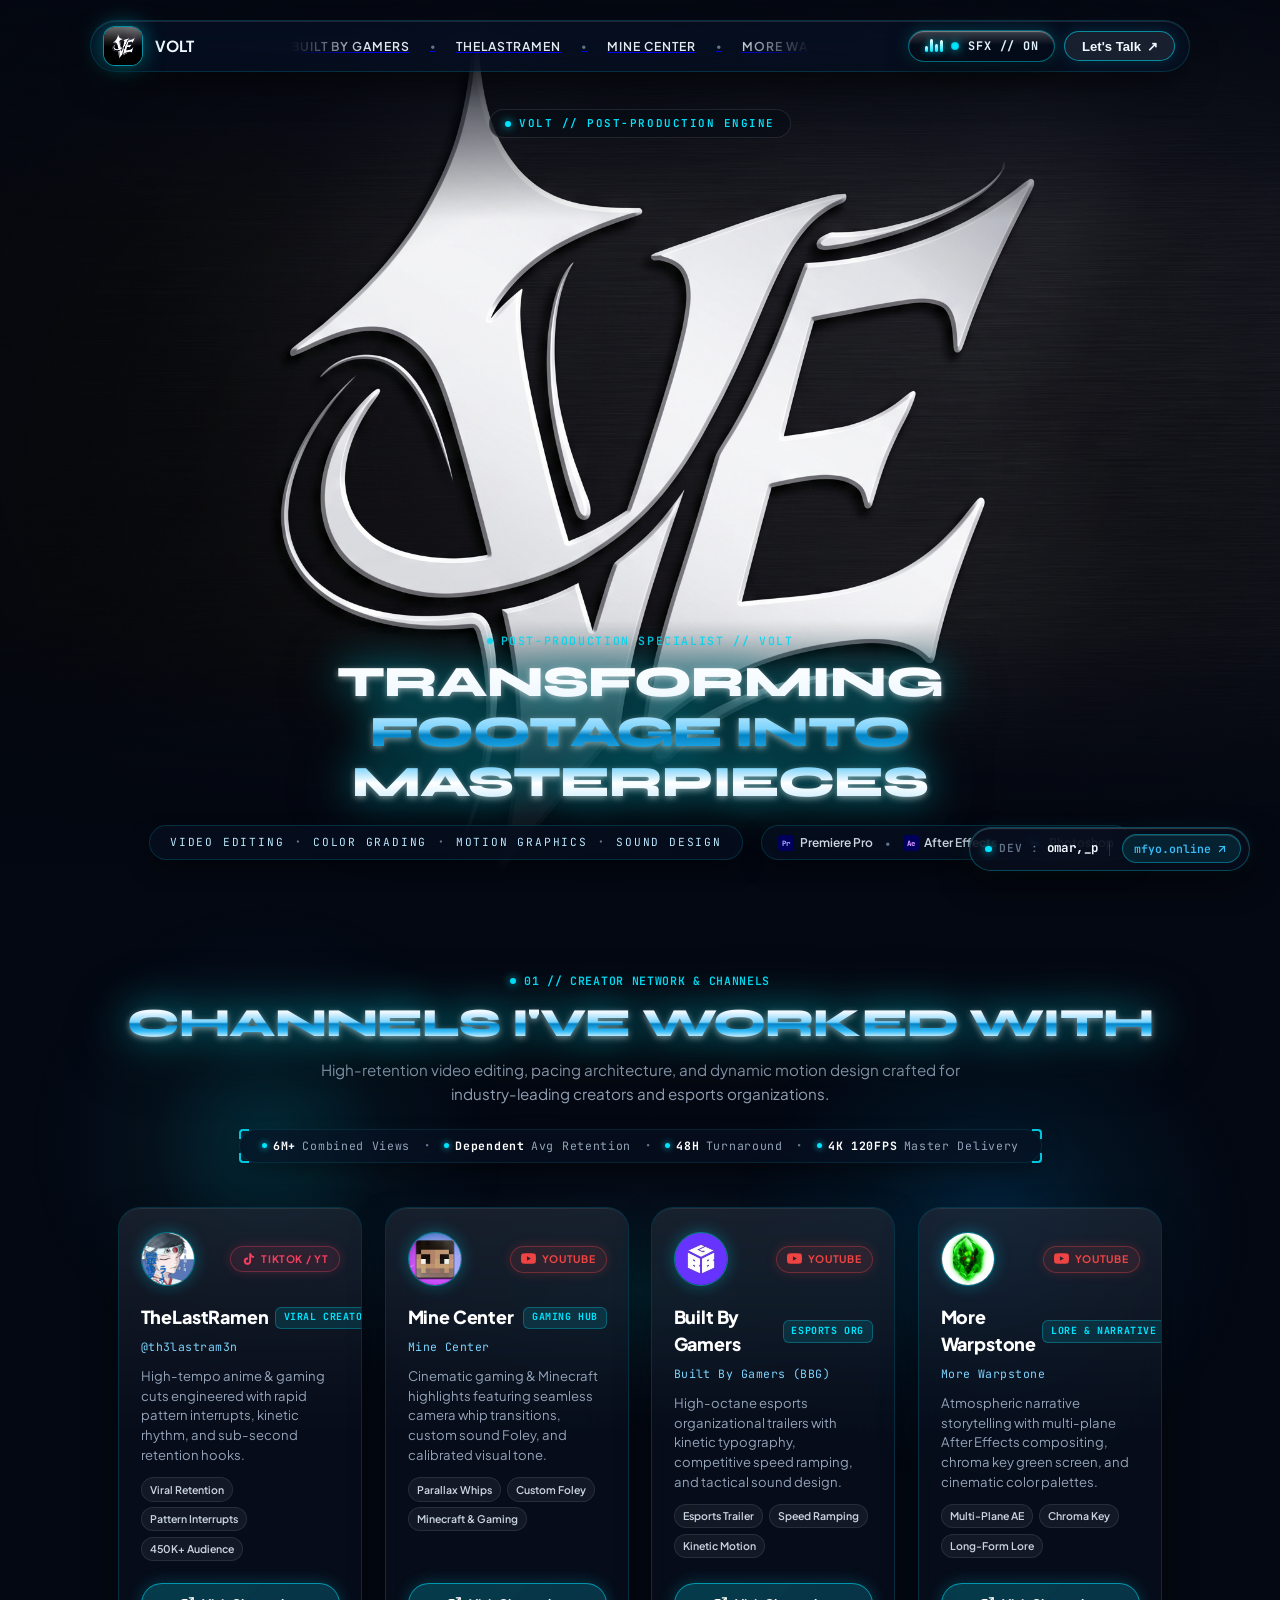
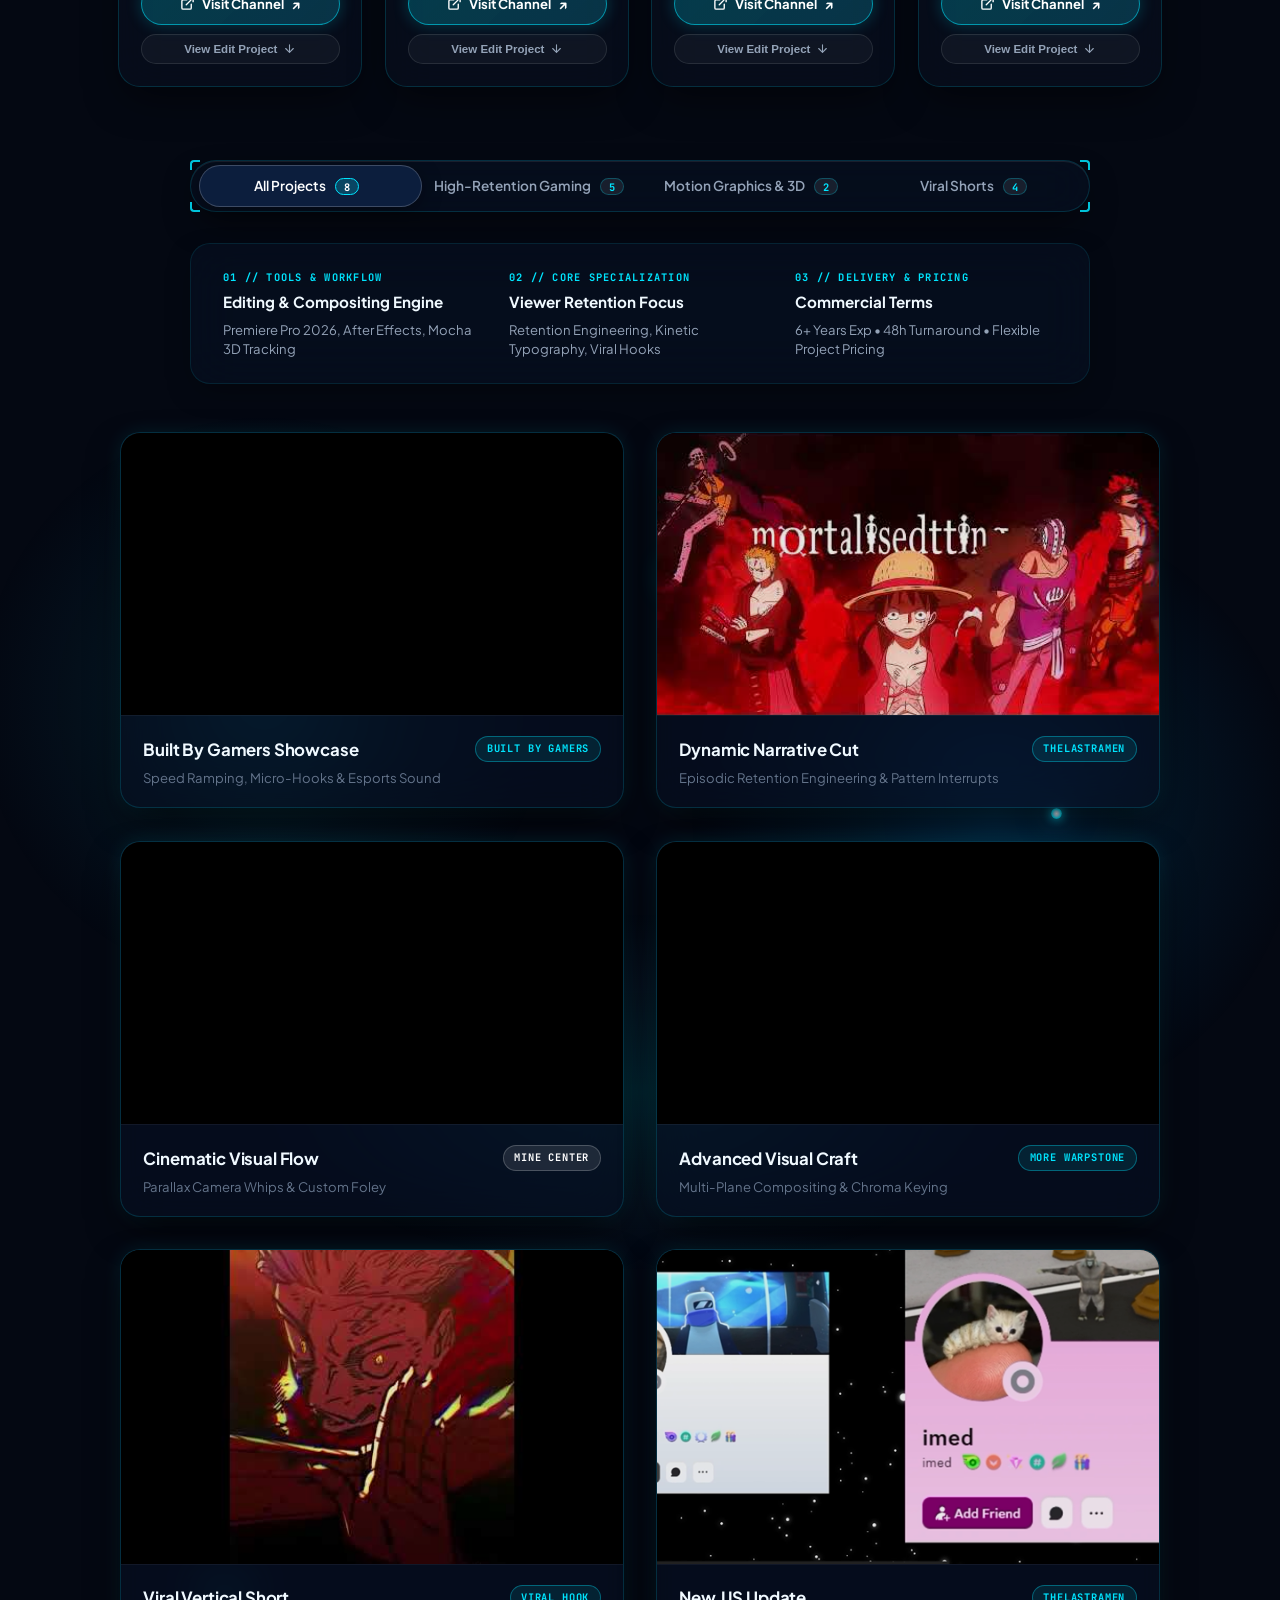
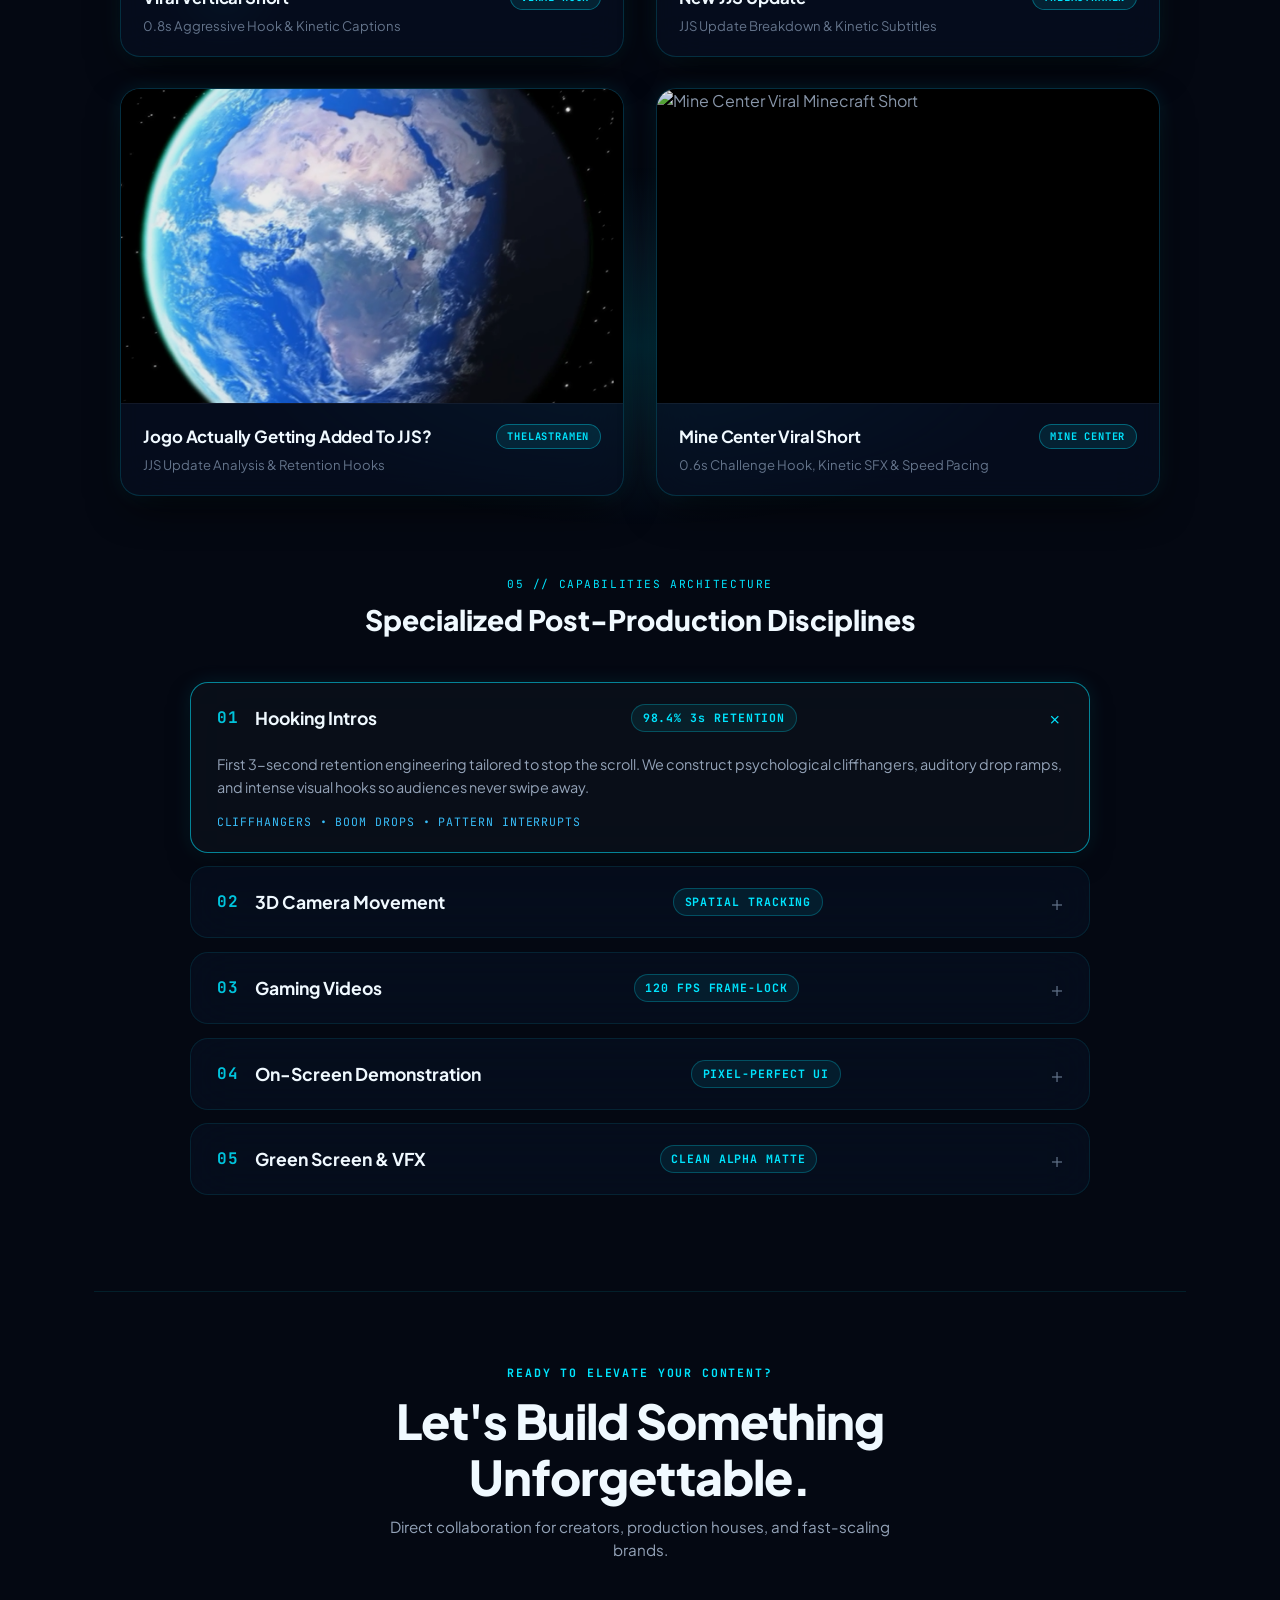
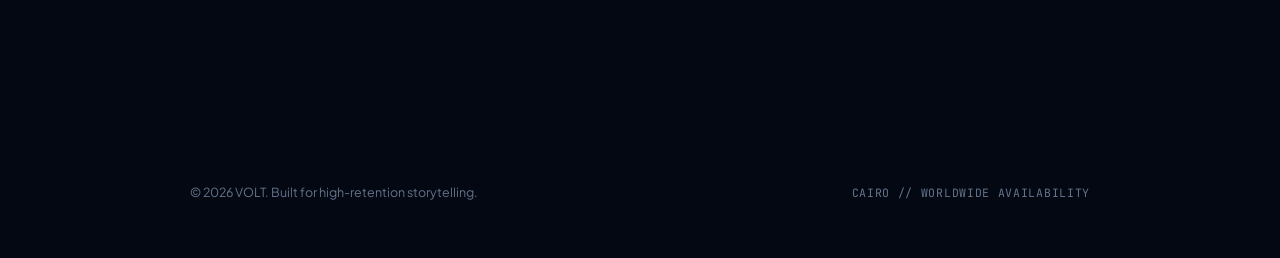
==== commit e86af8bc: "feat: redesign cyber equalizer SFX capsule with live radar beacon and punchy ASMR bubble pop + video" ====
--- a/index.html
+++ b/index.html
@@ -134,9 +134,18 @@
 
       <!-- Right: Direct CTA Button and ASMR Sound Toggle -->
       <div class="nav-right-actions">
-        <button class="nav-sound-toggle-btn" id="soundToggleBtn" aria-label="Toggle Sound Effects" title="Toggle ASMR Audio">
-          <span class="sound-icon" id="soundIcon">🔊</span>
-          <span class="sound-text mono-text" id="soundText">SFX</span>
+        <button class="nav-sound-toggle-btn" id="soundToggleBtn" aria-label="Toggle Sound Effects" title="Toggle Sound FX (ASMR & Hooks)">
+          <div class="sfx-equalizer-bars" id="soundEqualizerBars" aria-hidden="true">
+            <span class="eq-bar bar-1"></span>
+            <span class="eq-bar bar-2"></span>
+            <span class="eq-bar bar-3"></span>
+            <span class="eq-bar bar-4"></span>
+          </div>
+          <div class="sfx-status-beacon" id="soundStatusBeacon" aria-hidden="true">
+            <span class="beacon-ping"></span>
+            <span class="beacon-core"></span>
+          </div>
+          <span class="sound-text mono-text" id="soundText">SFX // ON</span>
         </button>
         <button class="nav-cta-pill-btn" id="navLetsTalkBtn" aria-label="Open Let's Talk contact modal">
           <span>Let's Talk</span>
--- a/styles.css
+++ b/styles.css
@@ -639,50 +639,215 @@
   gap: 0.55rem;
 }
 
-/* Sound Effects ASMR Toggle Button */
+/* ==========================================================================
+   CYBER EQUALIZER SFX TOGGLE CAPSULE
+   ========================================================================== */
 .nav-sound-toggle-btn {
   display: inline-flex;
   align-items: center;
-  gap: 0.35rem;
-  padding: 0.42rem 0.85rem;
+  gap: 0.55rem;
+  padding: 0.42rem 0.95rem;
   border-radius: 9999px;
-  background: rgba(255, 255, 255, 0.05);
-  border: 1px solid var(--border-glass);
+  background: rgba(6, 12, 24, 0.78);
+  border: 1px solid rgba(0, 229, 255, 0.42);
   color: var(--soft-white);
-  font-size: 0.76rem;
-  font-weight: 600;
   cursor: pointer;
-  box-shadow: 0 0 10px rgba(0, 0, 0, 0.3);
-  transition: all 0.25s var(--ease-apple);
+  box-shadow: 
+    0 8px 22px rgba(0, 0, 0, 0.65), 
+    0 0 16px rgba(0, 229, 255, 0.25),
+    inset 0 1px 1px rgba(255, 255, 255, 0.35);
+  backdrop-filter: blur(20px);
+  -webkit-backdrop-filter: blur(20px);
+  transition: all 0.28s cubic-bezier(0.16, 1, 0.3, 1);
   user-select: none;
+  position: relative;
+  overflow: hidden;
+}
+
+.nav-sound-toggle-btn::before {
+  content: '';
+  position: absolute;
+  top: 0;
+  left: 0;
+  right: 0;
+  height: 48%;
+  background: linear-gradient(180deg, rgba(255, 255, 255, 0.22) 0%, transparent 100%);
+  pointer-events: none;
+  border-top-left-radius: 9999px;
+  border-top-right-radius: 9999px;
 }
 
 .nav-sound-toggle-btn:hover {
-  background: rgba(0, 229, 255, 0.12);
-  border-color: var(--cyan-primary);
-  box-shadow: 0 0 16px rgba(0, 229, 255, 0.28);
-  transform: translateY(-1px);
-}
-
-.nav-sound-toggle-btn .sound-icon {
-  font-size: 0.82rem;
-  line-height: 1;
-  display: inline-block;
-  transition: transform 0.2s ease;
-}
-
-.nav-sound-toggle-btn:hover .sound-icon {
-  transform: scale(1.15);
-}
-
+  background: rgba(8, 20, 44, 0.92);
+  border-color: #00E5FF;
+  box-shadow: 
+    0 12px 28px rgba(0, 0, 0, 0.75), 
+    0 0 26px rgba(0, 229, 255, 0.55),
+    inset 0 1px 1px rgba(255, 255, 255, 0.6);
+  transform: translateY(-1.5px) scale(1.02);
+}
+
+.nav-sound-toggle-btn:active {
+  transform: translateY(0.5px) scale(0.98);
+}
+
+/* 4 Animated Cyber Audio Equalizer Bars */
+.sfx-equalizer-bars {
+  display: inline-flex;
+  align-items: flex-end;
+  gap: 2.5px;
+  height: 14px;
+  padding-bottom: 1px;
+}
+
+.eq-bar {
+  display: block;
+  width: 2.5px;
+  border-radius: 9999px;
+  background: linear-gradient(180deg, #FFFFFF 0%, #00E5FF 100%);
+  box-shadow: 0 0 6px rgba(0, 229, 255, 0.85);
+  transform-origin: bottom;
+  will-change: height, transform;
+}
+
+.eq-bar.bar-1 { height: 6px; animation: eqWave1 0.75s ease-in-out infinite alternate; }
+.eq-bar.bar-2 { height: 13px; animation: eqWave2 0.55s ease-in-out infinite alternate; }
+.eq-bar.bar-3 { height: 8px; animation: eqWave3 0.85s ease-in-out infinite alternate; }
+.eq-bar.bar-4 { height: 12px; animation: eqWave4 0.65s ease-in-out infinite alternate; }
+
+.nav-sound-toggle-btn:hover .eq-bar.bar-1 { animation-duration: 0.4s; }
+.nav-sound-toggle-btn:hover .eq-bar.bar-2 { animation-duration: 0.3s; }
+.nav-sound-toggle-btn:hover .eq-bar.bar-3 { animation-duration: 0.45s; }
+.nav-sound-toggle-btn:hover .eq-bar.bar-4 { animation-duration: 0.35s; }
+
+@keyframes eqWave1 {
+  0% { height: 3px; }
+  100% { height: 12px; }
+}
+@keyframes eqWave2 {
+  0% { height: 14px; }
+  100% { height: 4px; }
+}
+@keyframes eqWave3 {
+  0% { height: 5px; }
+  100% { height: 13px; }
+}
+@keyframes eqWave4 {
+  0% { height: 12px; }
+  100% { height: 4px; }
+}
+
+/* Studio Live Radar Beacon */
+.sfx-status-beacon {
+  position: relative;
+  display: inline-flex;
+  align-items: center;
+  justify-content: center;
+  width: 8px;
+  height: 8px;
+}
+
+.beacon-ping {
+  position: absolute;
+  width: 100%;
+  height: 100%;
+  border-radius: 50%;
+  background: #00E5FF;
+  opacity: 0.8;
+  animation: beaconPing 2s cubic-bezier(0, 0, 0.2, 1) infinite;
+  pointer-events: none;
+}
+
+.beacon-core {
+  position: relative;
+  width: 6px;
+  height: 6px;
+  border-radius: 50%;
+  background: #00E5FF;
+  box-shadow: 0 0 8px #00E5FF, 0 0 16px rgba(0, 229, 255, 0.8);
+  transition: all 0.3s ease;
+}
+
+@keyframes beaconPing {
+  0% {
+    transform: scale(0.95);
+    opacity: 0.85;
+  }
+  70%, 100% {
+    transform: scale(2.6);
+    opacity: 0;
+  }
+}
+
+/* Legacy & Fallback Status Dot */
+.sound-status-dot {
+  width: 6px;
+  height: 6px;
+  border-radius: 50%;
+  background: #00E5FF;
+  box-shadow: 0 0 8px #00E5FF, 0 0 16px rgba(0, 229, 255, 0.6);
+  animation: neonDotPulse 2s infinite ease-in-out;
+  transition: background 0.3s ease, box-shadow 0.3s ease;
+}
+
+@keyframes neonDotPulse {
+  0%, 100% {
+    transform: scale(1);
+    opacity: 1;
+  }
+  50% {
+    transform: scale(1.3);
+    opacity: 0.75;
+  }
+}
+
+.nav-sound-toggle-btn .sound-text {
+  font-family: var(--font-mono);
+  font-size: 0.74rem;
+  font-weight: 700;
+  letter-spacing: 0.08em;
+  color: #E0F2FE;
+  transition: color 0.3s ease;
+}
+
+/* Muted State */
 .nav-sound-toggle-btn.is-muted {
-  opacity: 0.55;
-  border-color: rgba(255, 255, 255, 0.1);
-  color: var(--text-dim);
+  background: rgba(10, 14, 22, 0.7);
+  border-color: rgba(255, 255, 255, 0.14);
+  box-shadow: 0 4px 15px rgba(0, 0, 0, 0.5);
+  opacity: 0.75;
 }
 
 .nav-sound-toggle-btn.is-muted:hover {
-  opacity: 0.85;
+  border-color: rgba(255, 255, 255, 0.35);
+  box-shadow: 0 6px 20px rgba(0, 0, 0, 0.65);
+  opacity: 1;
+}
+
+.nav-sound-toggle-btn.is-muted .eq-bar {
+  animation: none !important;
+  height: 2.5px !important;
+  background: #64748B !important;
+  box-shadow: none !important;
+}
+
+.nav-sound-toggle-btn.is-muted .beacon-ping {
+  display: none !important;
+}
+
+.nav-sound-toggle-btn.is-muted .beacon-core {
+  background: #EF4444 !important;
+  box-shadow: 0 0 8px rgba(239, 68, 68, 0.7) !important;
+}
+
+.nav-sound-toggle-btn.is-muted .sound-status-dot {
+  background: #EF4444;
+  box-shadow: 0 0 8px rgba(239, 68, 68, 0.7);
+  animation: none;
+}
+
+.nav-sound-toggle-btn.is-muted .sound-text {
+  color: #94A3B8;
 }
 
 .nav-cta-pill-btn {
@@ -3012,12 +3177,35 @@
 
   .nav-sound-toggle-btn {
     padding: 0.35rem 0.65rem;
-    font-size: 0.72rem;
-    gap: 0.25rem;
+    gap: 0.35rem;
+  }
+
+  .sfx-equalizer-bars {
+    height: 11px;
+    gap: 2px;
+  }
+
+  .eq-bar {
+    width: 2px;
+  }
+
+  .sfx-status-beacon {
+    width: 6px;
+    height: 6px;
+  }
+
+  .beacon-core {
+    width: 5px;
+    height: 5px;
+  }
+
+  .sound-status-dot {
+    width: 5px;
+    height: 5px;
   }
 
   .nav-sound-toggle-btn .sound-text {
-    font-size: 0.68rem;
+    font-size: 0.65rem;
   }
 
   .nav-cta-pill-btn {
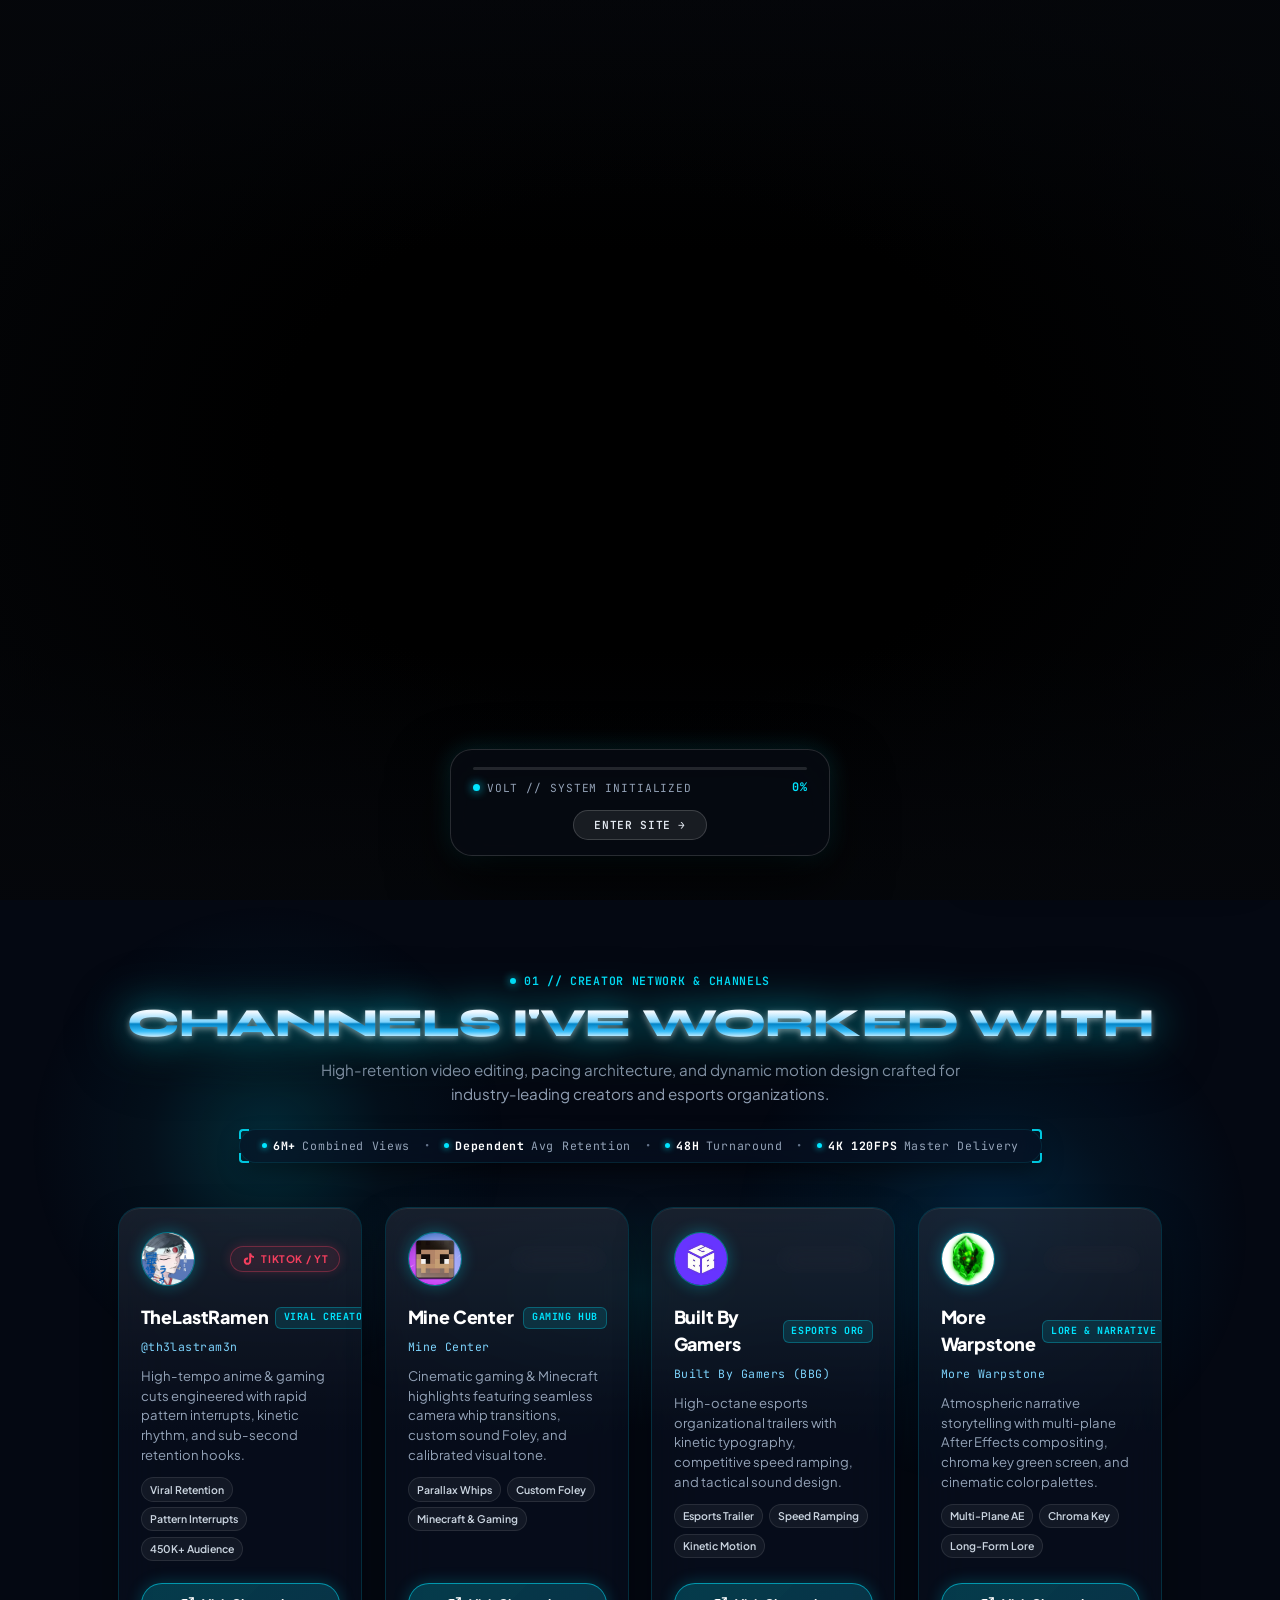
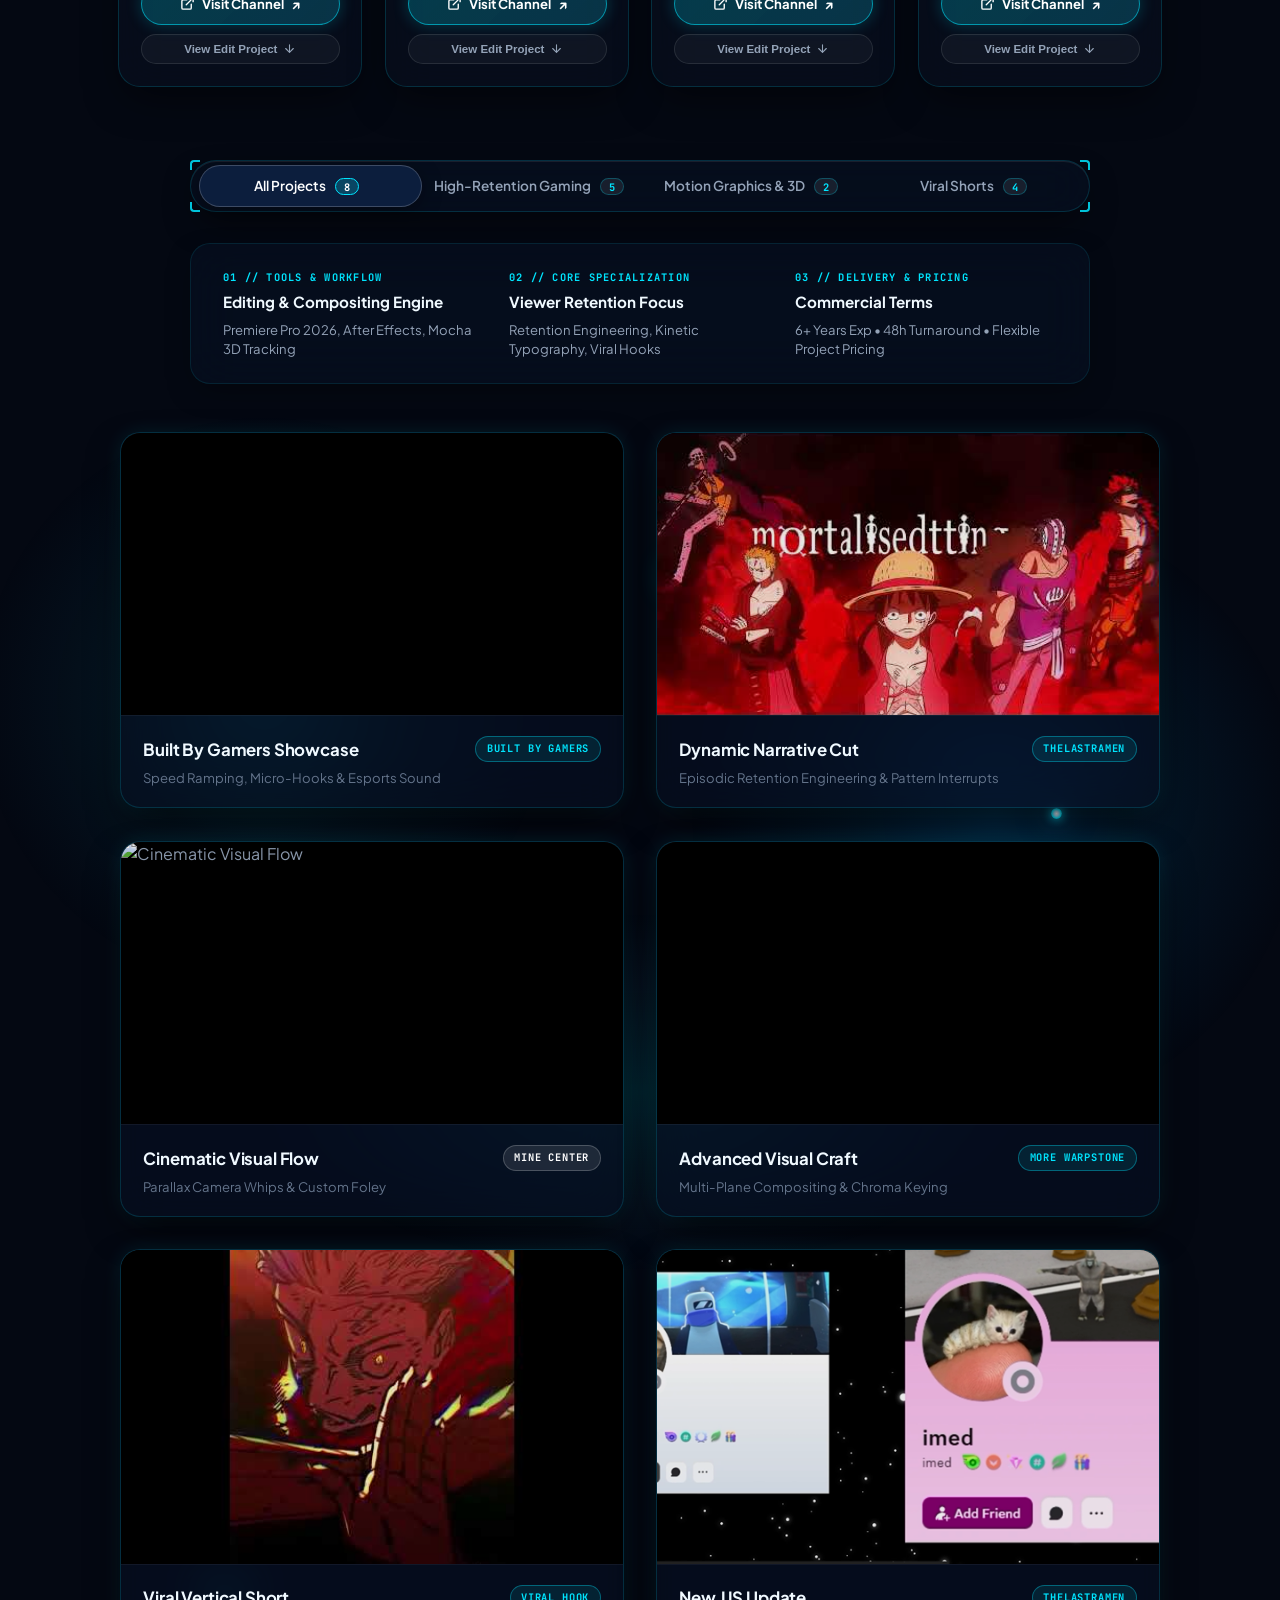
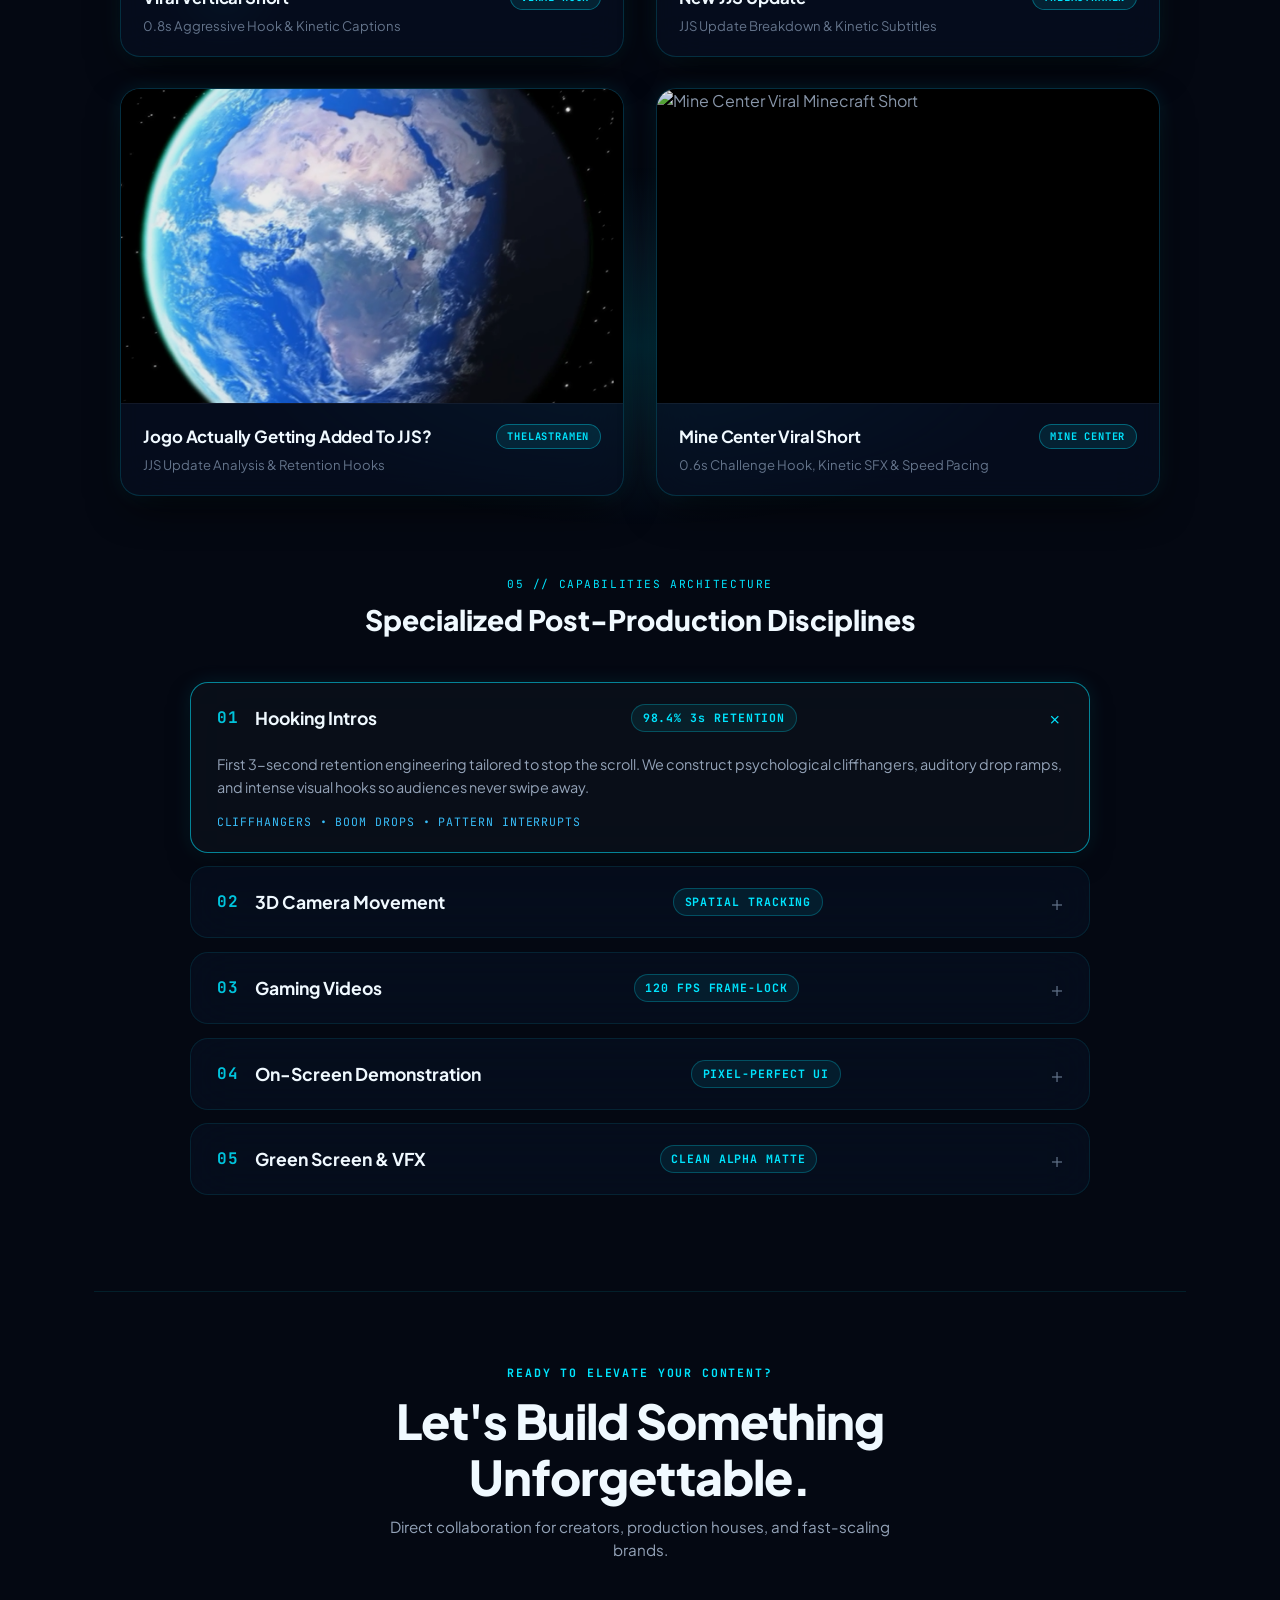
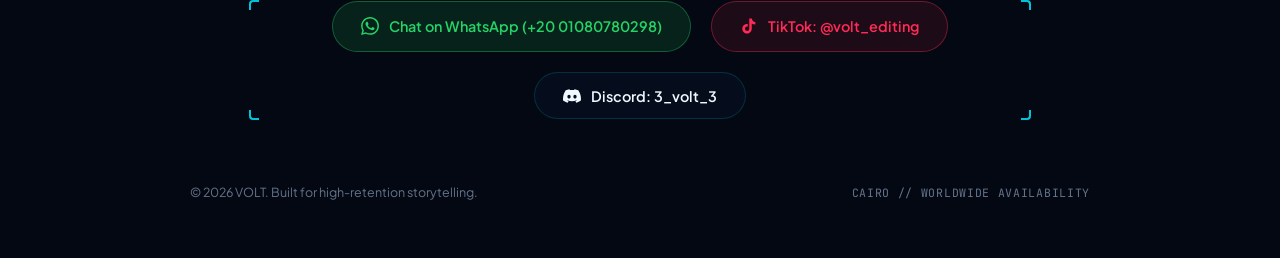
==== commit 35d805de: "fix: embed critical inline SFX capsule styling, add Cyber Click VFX shockwave/sparks, remove laggy m" ====
--- a/index.html
+++ b/index.html
@@ -27,7 +27,137 @@
     rel="stylesheet">
 
   <meta name="referrer" content="strict-origin-when-cross-origin">
-  <link rel="stylesheet" href="styles.css">
+  <link rel="stylesheet" href="styles.css?v=4.0">
+
+  <!-- Critical Inline Capsule & SFX Button Styles (Guarantee Zero Default Browser Button Rendering) -->
+  <style>
+    #soundToggleBtn,
+    .nav-sound-toggle-btn {
+      all: unset !important;
+      box-sizing: border-box !important;
+      display: inline-flex !important;
+      align-items: center !important;
+      gap: 0.5rem !important;
+      padding: 0.4rem 0.85rem !important;
+      border-radius: 9999px !important;
+      background: linear-gradient(135deg, rgba(8, 16, 32, 0.95) 0%, rgba(4, 8, 18, 0.98) 100%) !important;
+      border: 1px solid rgba(0, 229, 255, 0.6) !important;
+      color: #E0F2FE !important;
+      cursor: pointer !important;
+      box-shadow: 0 4px 18px rgba(0, 0, 0, 0.7), 0 0 14px rgba(0, 229, 255, 0.3), inset 0 1px 1px rgba(255, 255, 255, 0.35) !important;
+      backdrop-filter: blur(16px) !important;
+      -webkit-backdrop-filter: blur(16px) !important;
+      transition: all 0.24s cubic-bezier(0.16, 1, 0.3, 1) !important;
+      user-select: none !important;
+      position: relative !important;
+      overflow: hidden !important;
+      font-family: 'JetBrains Mono', monospace !important;
+      line-height: 1 !important;
+    }
+
+    #soundToggleBtn:hover,
+    .nav-sound-toggle-btn:hover {
+      background: rgba(8, 24, 48, 0.96) !important;
+      border-color: #00E5FF !important;
+      box-shadow: 0 6px 24px rgba(0, 0, 0, 0.8), 0 0 24px rgba(0, 229, 255, 0.6), inset 0 1px 1px rgba(255, 255, 255, 0.5) !important;
+      transform: translateY(-1px) scale(1.02) !important;
+    }
+
+    #soundToggleBtn:active,
+    .nav-sound-toggle-btn:active {
+      transform: translateY(0.5px) scale(0.96) !important;
+    }
+
+    .sfx-equalizer-bars {
+      display: inline-flex !important;
+      align-items: flex-end !important;
+      gap: 2.5px !important;
+      height: 13px !important;
+      padding-bottom: 1px !important;
+    }
+
+    .eq-bar {
+      display: block !important;
+      width: 2.5px !important;
+      border-radius: 9999px !important;
+      background: linear-gradient(180deg, #FFFFFF 0%, #00E5FF 60%, #0284C7 100%) !important;
+      box-shadow: 0 0 6px rgba(0, 229, 255, 0.9) !important;
+      transform-origin: bottom !important;
+    }
+
+    .sfx-status-beacon {
+      position: relative !important;
+      display: inline-flex !important;
+      align-items: center !important;
+      justify-content: center !important;
+      width: 7px !important;
+      height: 7px !important;
+    }
+
+    .beacon-ping {
+      position: absolute !important;
+      width: 100% !important;
+      height: 100% !important;
+      border-radius: 50% !important;
+      background: #00E5FF !important;
+      opacity: 0.85 !important;
+      animation: beaconPing 2s cubic-bezier(0, 0, 0.2, 1) infinite !important;
+      pointer-events: none !important;
+    }
+
+    .beacon-core {
+      position: relative !important;
+      width: 5px !important;
+      height: 5px !important;
+      border-radius: 50% !important;
+      background: #00E5FF !important;
+      box-shadow: 0 0 8px #00E5FF, 0 0 14px rgba(0, 229, 255, 0.85) !important;
+      transition: all 0.3s ease !important;
+    }
+
+    .nav-sound-toggle-btn .sound-text,
+    #soundToggleBtn .sound-text {
+      font-family: 'JetBrains Mono', monospace !important;
+      font-size: 0.72rem !important;
+      font-weight: 700 !important;
+      letter-spacing: 0.08em !important;
+      color: #E0F2FE !important;
+    }
+
+    /* Muted State */
+    #soundToggleBtn.is-muted,
+    .nav-sound-toggle-btn.is-muted {
+      background: rgba(10, 14, 22, 0.85) !important;
+      border-color: rgba(255, 255, 255, 0.16) !important;
+      box-shadow: 0 4px 12px rgba(0, 0, 0, 0.5) !important;
+      opacity: 0.8 !important;
+    }
+
+    #soundToggleBtn.is-muted .eq-bar,
+    .nav-sound-toggle-btn.is-muted .eq-bar {
+      animation: none !important;
+      height: 2px !important;
+      background: #64748B !important;
+      box-shadow: none !important;
+    }
+
+    #soundToggleBtn.is-muted .beacon-ping,
+    .nav-sound-toggle-btn.is-muted .beacon-ping {
+      display: none !important;
+    }
+
+    #soundToggleBtn.is-muted .beacon-core,
+    .nav-sound-toggle-btn.is-muted .beacon-core {
+      background: #EF4444 !important;
+      box-shadow: 0 0 8px rgba(239, 68, 68, 0.7) !important;
+    }
+
+    #soundToggleBtn.is-muted .sound-text,
+    .nav-sound-toggle-btn.is-muted .sound-text {
+      color: #94A3B8 !important;
+    }
+  </style>
+
   <script>
     if ('scrollRestoration' in history) {
       history.scrollRestoration = 'manual';
@@ -134,7 +264,7 @@
 
       <!-- Right: Direct CTA Button and ASMR Sound Toggle -->
       <div class="nav-right-actions">
-        <button class="nav-sound-toggle-btn" id="soundToggleBtn" aria-label="Toggle Sound Effects" title="Toggle Sound FX (ASMR & Hooks)">
+        <button class="nav-sound-toggle-btn" id="soundToggleBtn" aria-label="Toggle Sound Effects" title="Toggle Sound FX (ASMR & Hooks)" type="button">
           <div class="sfx-equalizer-bars" id="soundEqualizerBars" aria-hidden="true">
             <span class="eq-bar bar-1"></span>
             <span class="eq-bar bar-2"></span>
@@ -1128,7 +1258,7 @@
   <!-- Local Lenis for Ultra-Smooth 60FPS Scrolling -->
   <script src="vendor/lenis.min.js"></script>
   <!-- Application Logic -->
-  <script src="js/app.js"></script>
+  <script src="js/app.js?v=4.0"></script>
 </body>
 
 </html>
--- a/styles.css
+++ b/styles.css
@@ -643,25 +643,28 @@
    CYBER EQUALIZER SFX TOGGLE CAPSULE
    ========================================================================== */
 .nav-sound-toggle-btn {
+  all: unset;
+  box-sizing: border-box;
   display: inline-flex;
   align-items: center;
-  gap: 0.55rem;
-  padding: 0.42rem 0.95rem;
+  gap: 0.5rem;
+  padding: 0.4rem 0.85rem;
   border-radius: 9999px;
-  background: rgba(6, 12, 24, 0.78);
-  border: 1px solid rgba(0, 229, 255, 0.42);
-  color: var(--soft-white);
+  background: linear-gradient(135deg, rgba(8, 16, 32, 0.95) 0%, rgba(4, 8, 18, 0.98) 100%);
+  border: 1px solid rgba(0, 229, 255, 0.6);
+  color: #E0F2FE;
   cursor: pointer;
   box-shadow: 
-    0 8px 22px rgba(0, 0, 0, 0.65), 
-    0 0 16px rgba(0, 229, 255, 0.25),
+    0 4px 18px rgba(0, 0, 0, 0.7), 
+    0 0 14px rgba(0, 229, 255, 0.3),
     inset 0 1px 1px rgba(255, 255, 255, 0.35);
-  backdrop-filter: blur(20px);
-  -webkit-backdrop-filter: blur(20px);
-  transition: all 0.28s cubic-bezier(0.16, 1, 0.3, 1);
+  backdrop-filter: blur(16px);
+  -webkit-backdrop-filter: blur(16px);
+  transition: all 0.24s cubic-bezier(0.16, 1, 0.3, 1);
   user-select: none;
   position: relative;
   overflow: hidden;
+  font-family: var(--font-mono);
 }
 
 .nav-sound-toggle-btn::before {
@@ -3698,4 +3701,79 @@
   #magneticPlayPill {
     display: none !important;
   }
+}
+
+/* ==========================================================================
+   CYBER CLICK VFX ENGINE (SHOCKWAVE RIPPLE & PARTICLE SPARKS)
+   ========================================================================== */
+.cyber-vfx-container {
+  position: fixed;
+  top: 0;
+  left: 0;
+  width: 100vw;
+  height: 100vh;
+  pointer-events: none;
+  z-index: 999999;
+  overflow: hidden;
+}
+
+.cyber-shockwave {
+  position: absolute;
+  border-radius: 50%;
+  pointer-events: none;
+  transform: translate(-50%, -50%) scale(0);
+  border: 2px solid #00E5FF;
+  box-shadow: 0 0 14px #00E5FF, inset 0 0 10px rgba(0, 229, 255, 0.6);
+  animation: shockwaveExpand 0.42s cubic-bezier(0.1, 0.85, 0.25, 1) forwards;
+}
+
+@keyframes shockwaveExpand {
+  0% {
+    width: 8px;
+    height: 8px;
+    opacity: 1;
+    transform: translate(-50%, -50%) scale(1);
+  }
+  100% {
+    width: 68px;
+    height: 68px;
+    opacity: 0;
+    transform: translate(-50%, -50%) scale(2.4);
+  }
+}
+
+.cyber-spark {
+  position: absolute;
+  width: 3.5px;
+  height: 3.5px;
+  border-radius: 50%;
+  background: #FFFFFF;
+  box-shadow: 0 0 6px #00E5FF, 0 0 12px #00E5FF;
+  pointer-events: none;
+  animation: sparkBurst 0.38s ease-out forwards;
+}
+
+@keyframes sparkBurst {
+  0% {
+    transform: translate(0, 0) scale(1);
+    opacity: 1;
+  }
+  100% {
+    transform: translate(var(--tx), var(--ty)) scale(0.2);
+    opacity: 0;
+  }
+}
+
+/* Tactile Button Press Haptics */
+button:active,
+.btn-primary:active,
+.btn-ghost:active,
+.nav-cta-pill-btn:active,
+.nav-sound-toggle-btn:active,
+.filter-tab-btn:active,
+.channel-btn-primary:active,
+.channel-btn-secondary:active,
+.hub-pill-btn:active {
+  transform: scale(0.95) !important;
+  transition: transform 0.08s ease !important;
 }
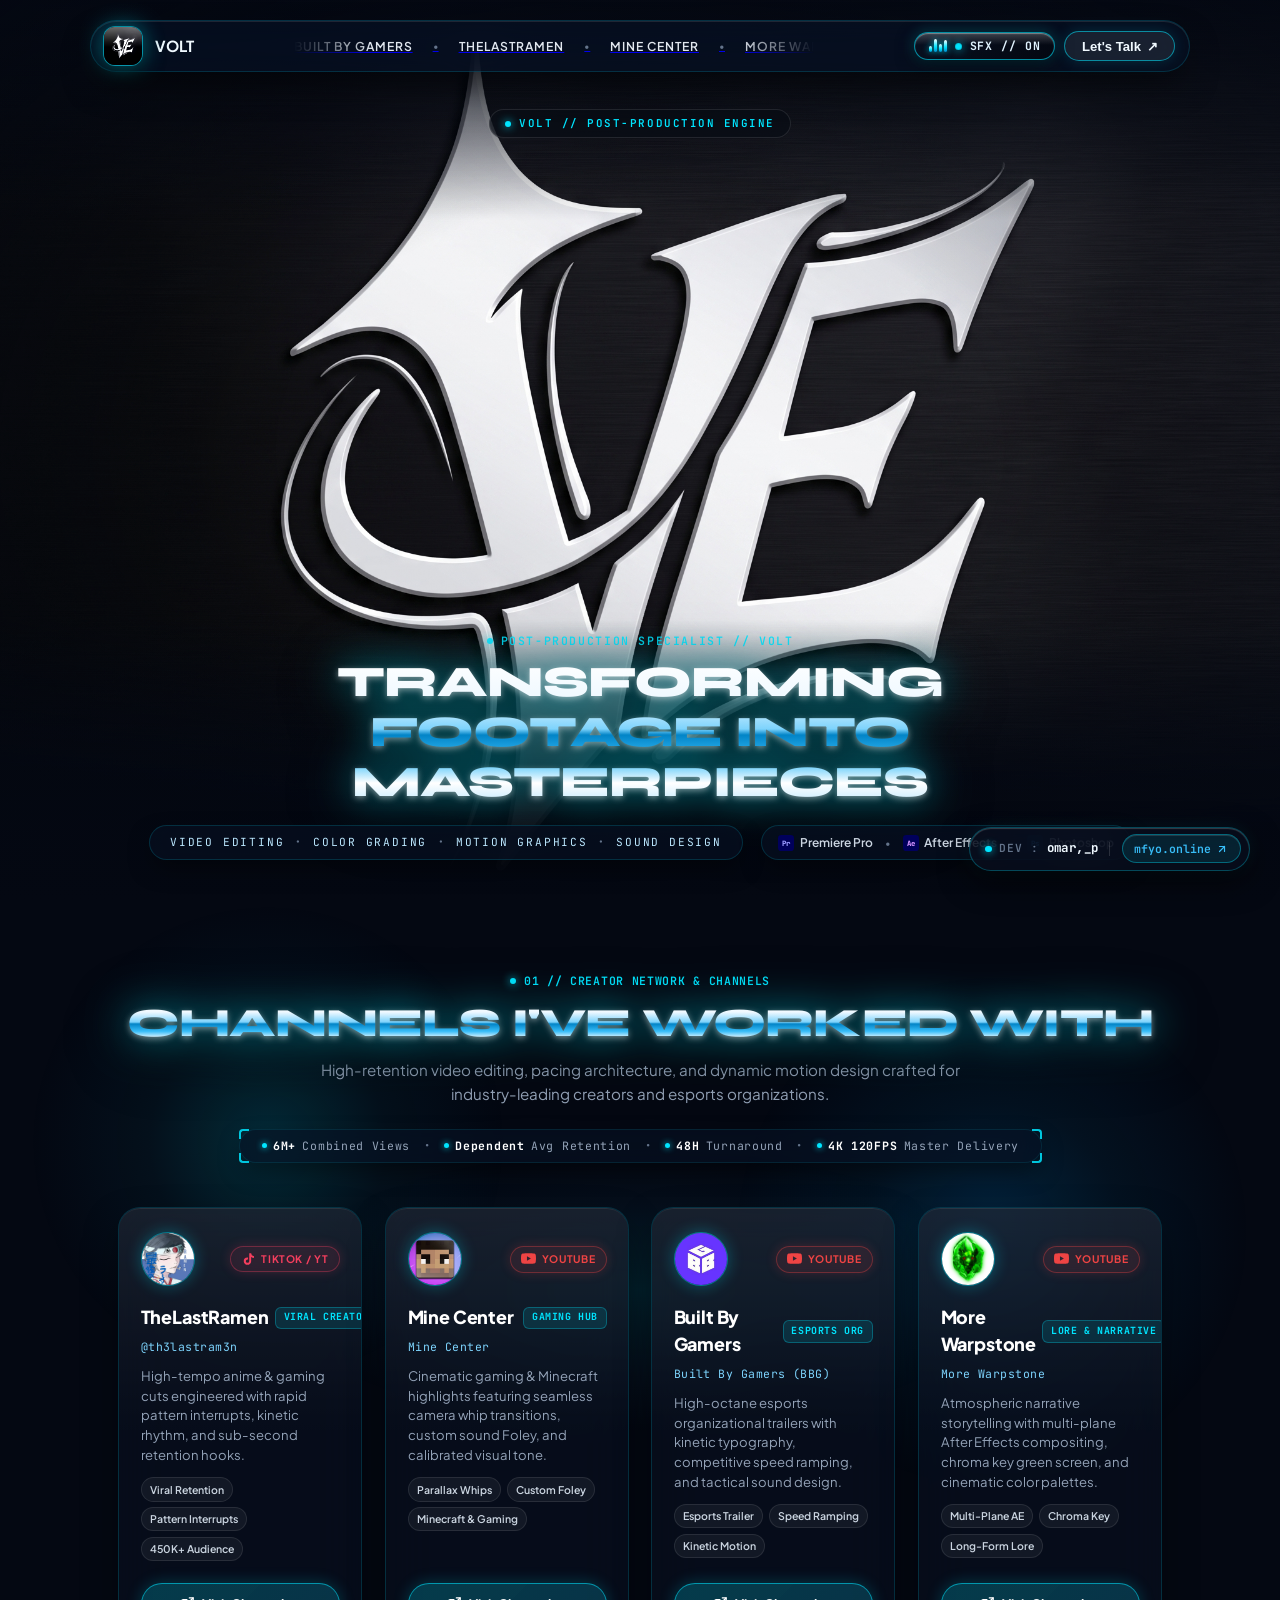
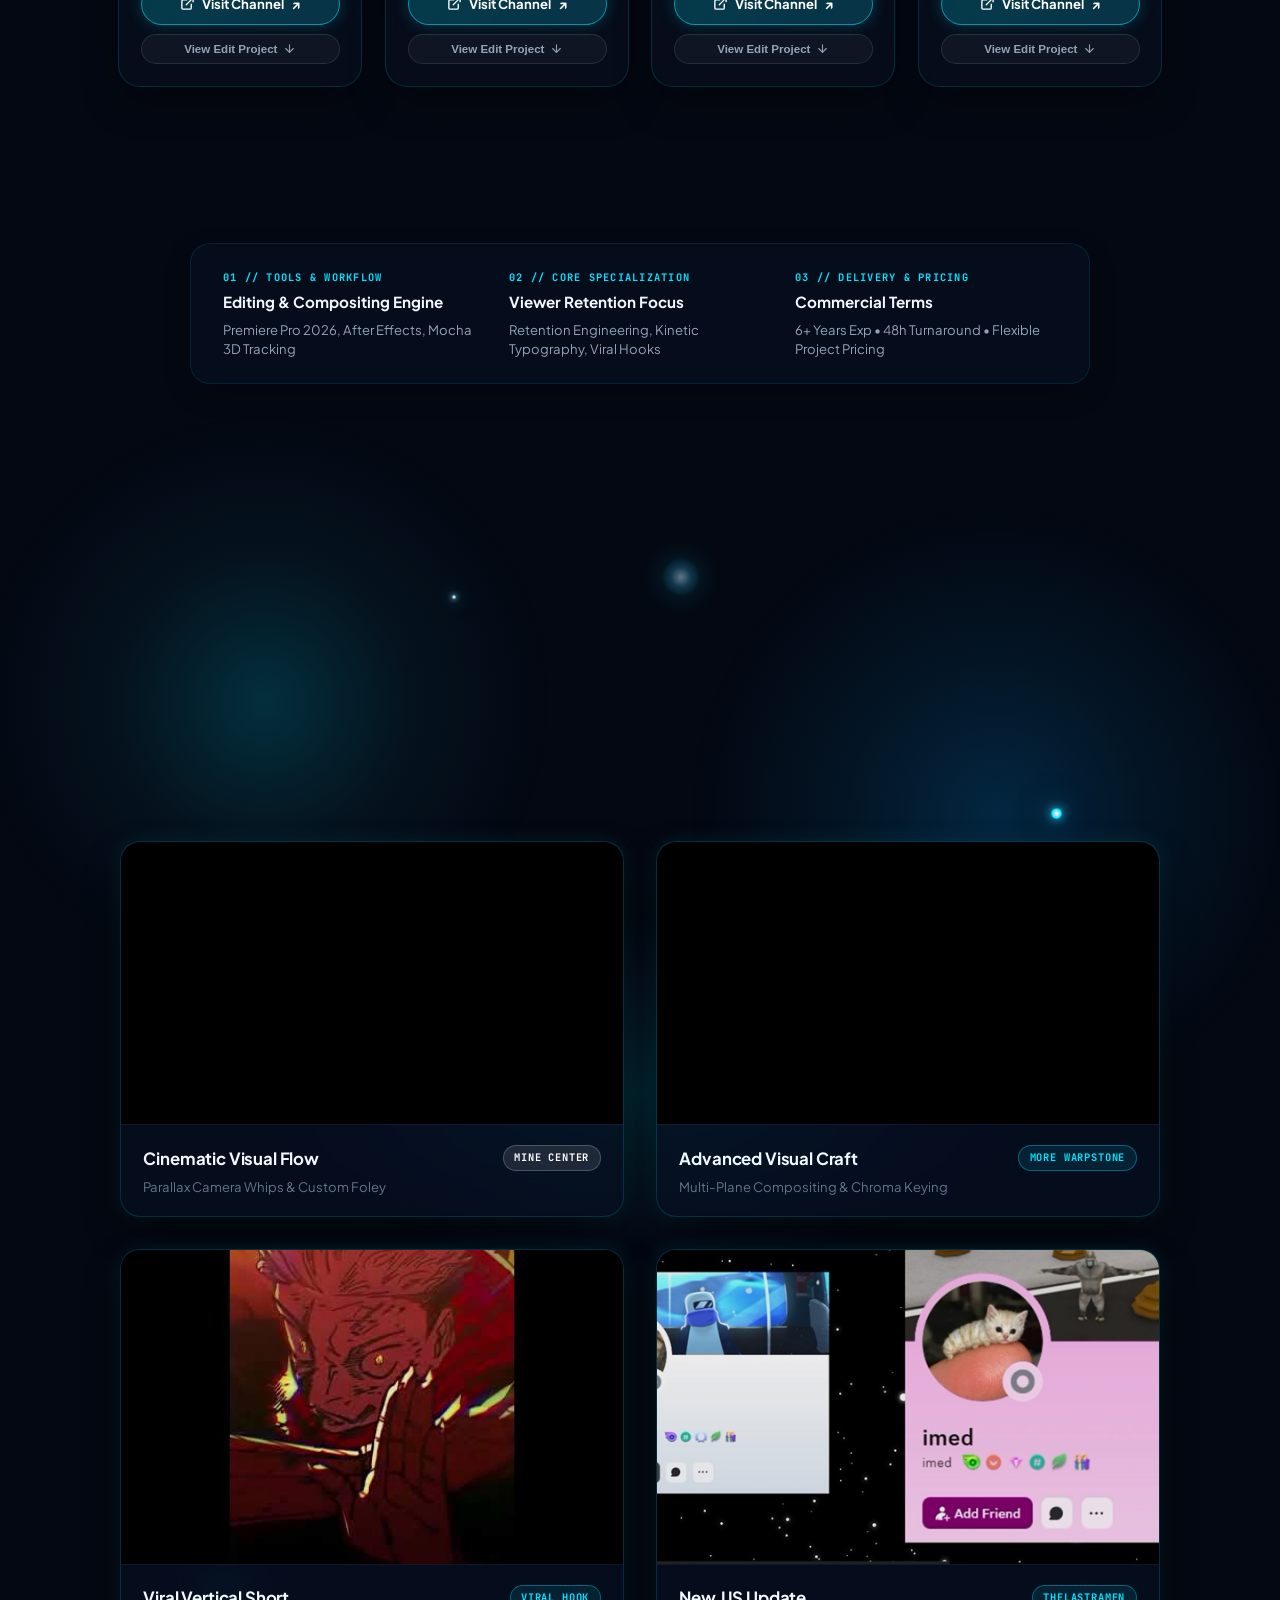
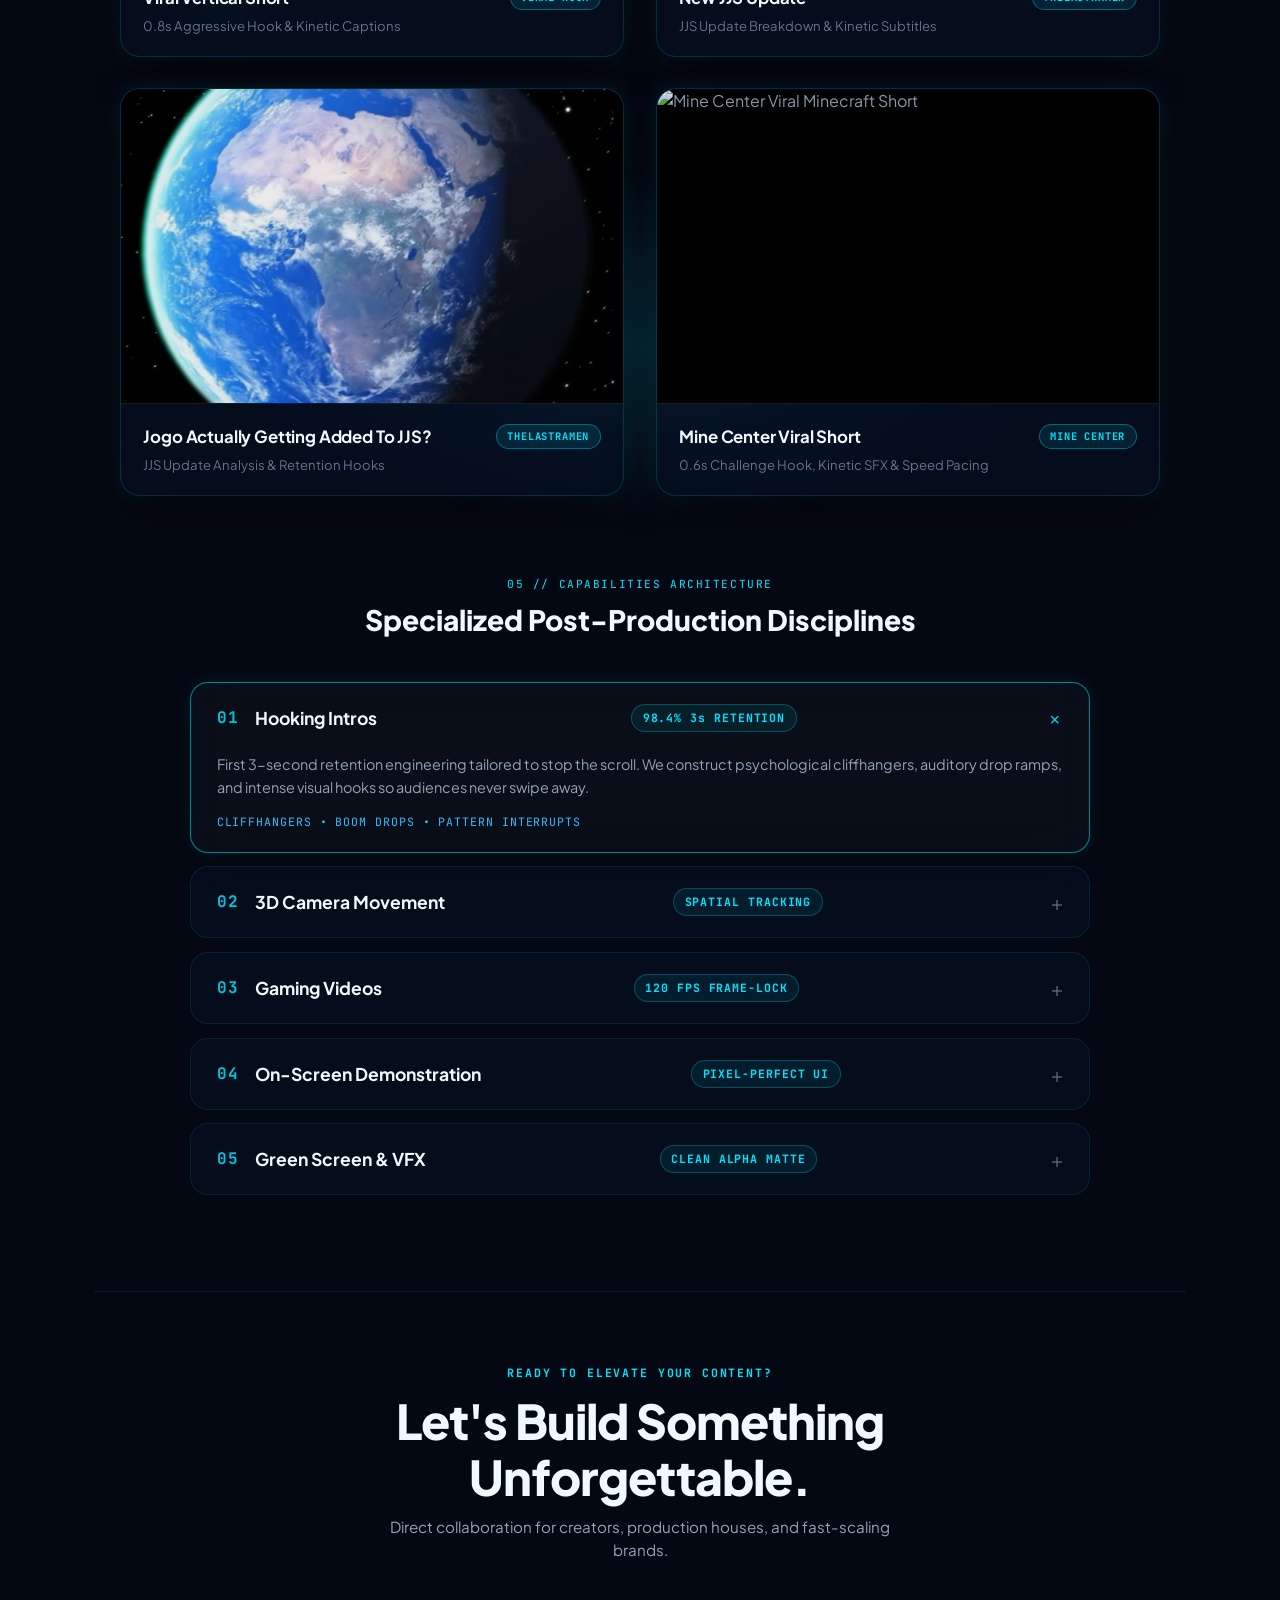
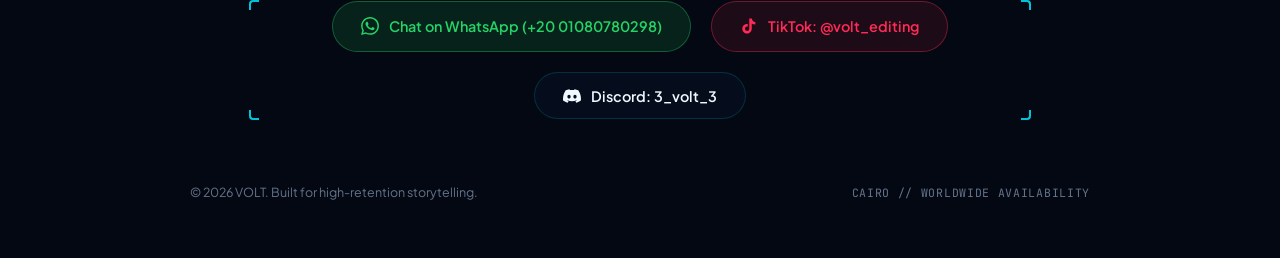
==== commit c1c2d711: "feat: restore interactive 3D mouse perspective tilt and cursor spotlight with zero-lag RAF optimizat" ====
--- a/index.html
+++ b/index.html
@@ -27,7 +27,7 @@
     rel="stylesheet">
 
   <meta name="referrer" content="strict-origin-when-cross-origin">
-  <link rel="stylesheet" href="styles.css?v=4.0">
+  <link rel="stylesheet" href="styles.css?v=4.2">
 
   <!-- Critical Inline Capsule & SFX Button Styles (Guarantee Zero Default Browser Button Rendering) -->
   <style>
@@ -1258,7 +1258,7 @@
   <!-- Local Lenis for Ultra-Smooth 60FPS Scrolling -->
   <script src="vendor/lenis.min.js"></script>
   <!-- Application Logic -->
-  <script src="js/app.js?v=4.0"></script>
+  <script src="js/app.js?v=4.2"></script>
 </body>
 
 </html>
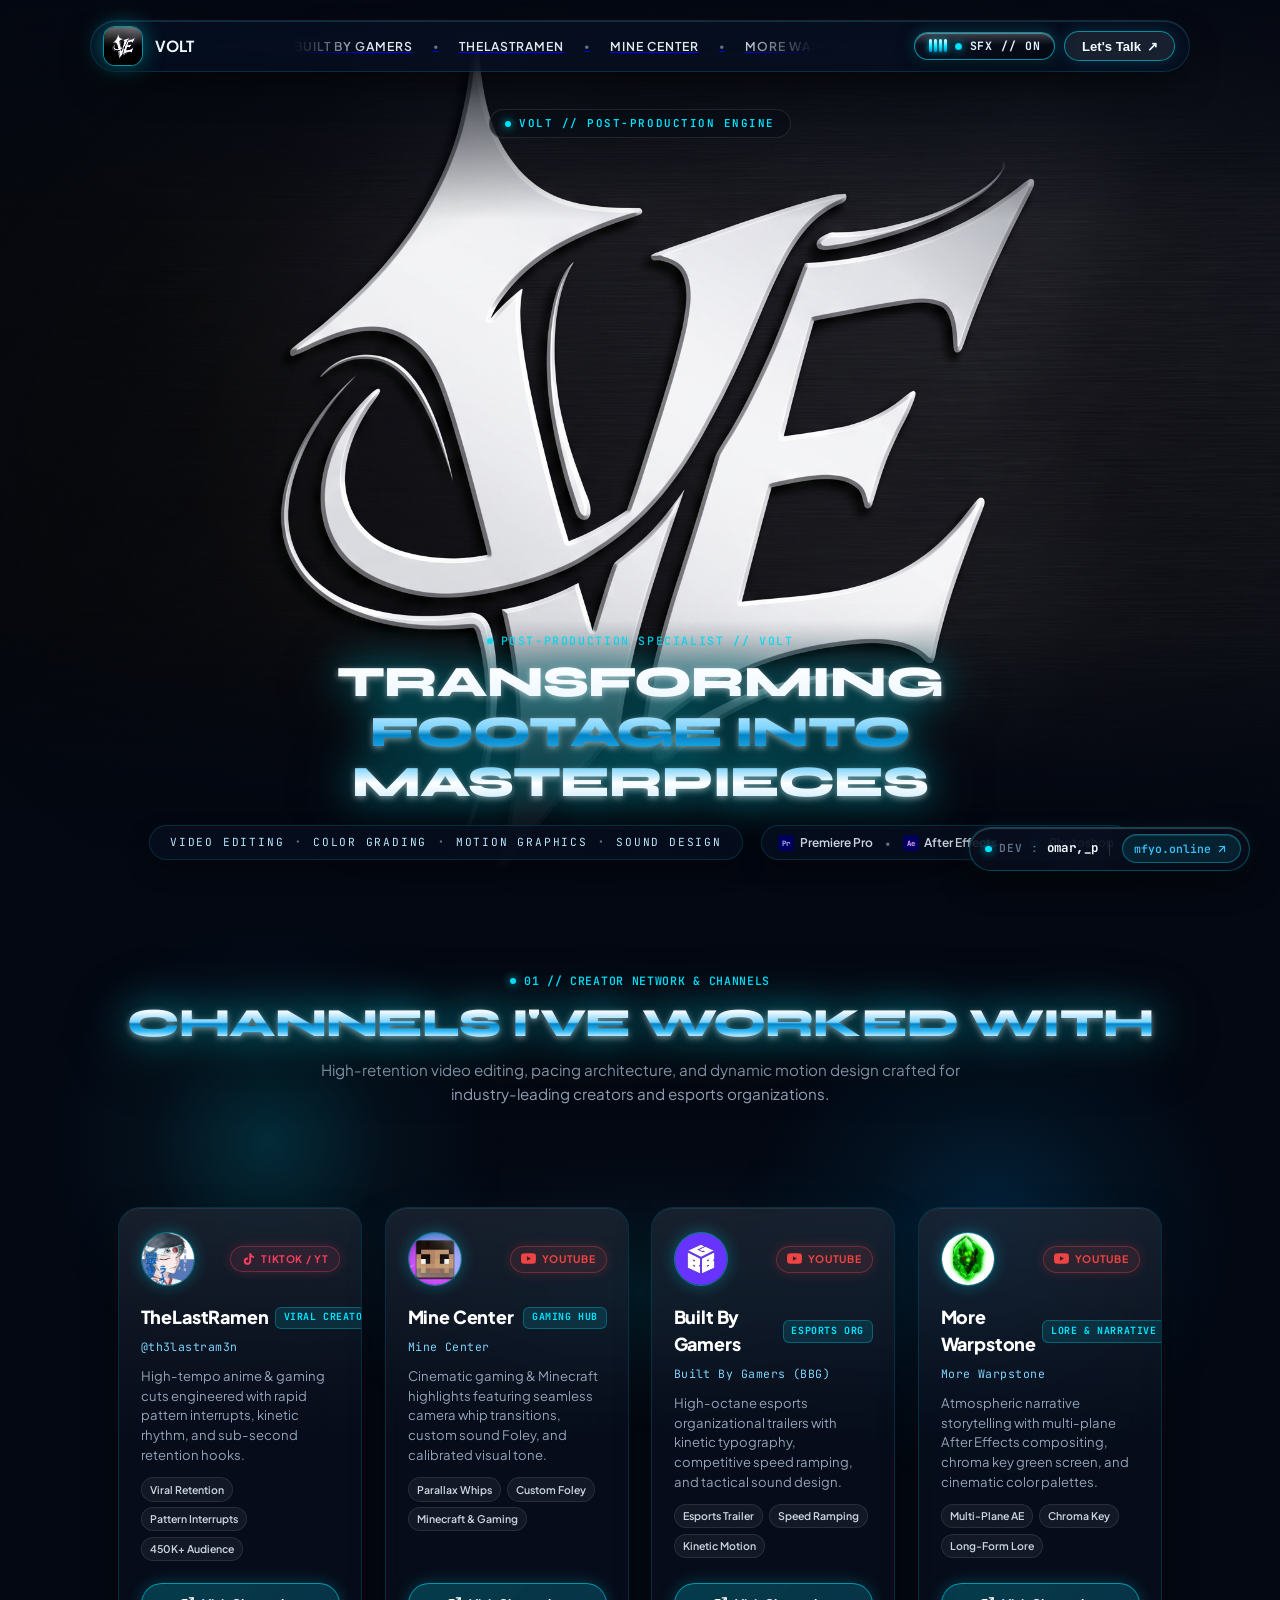
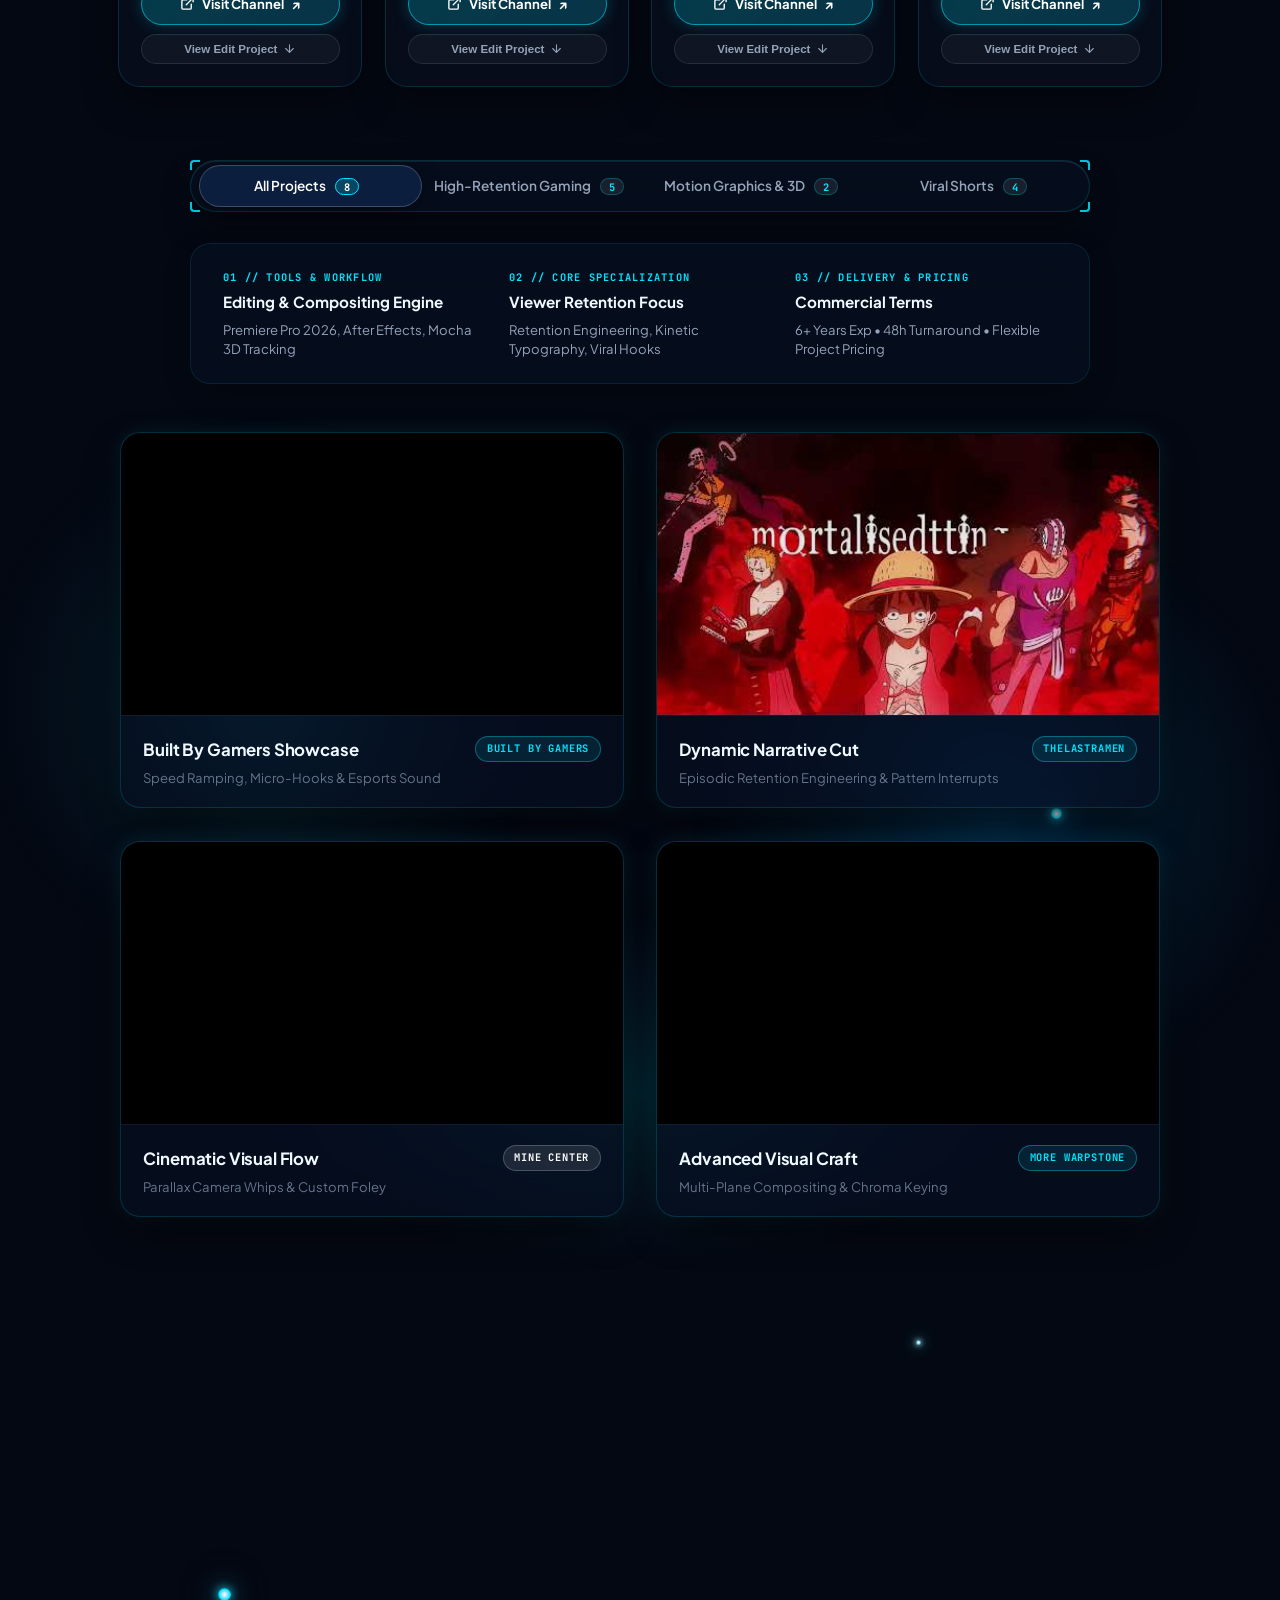
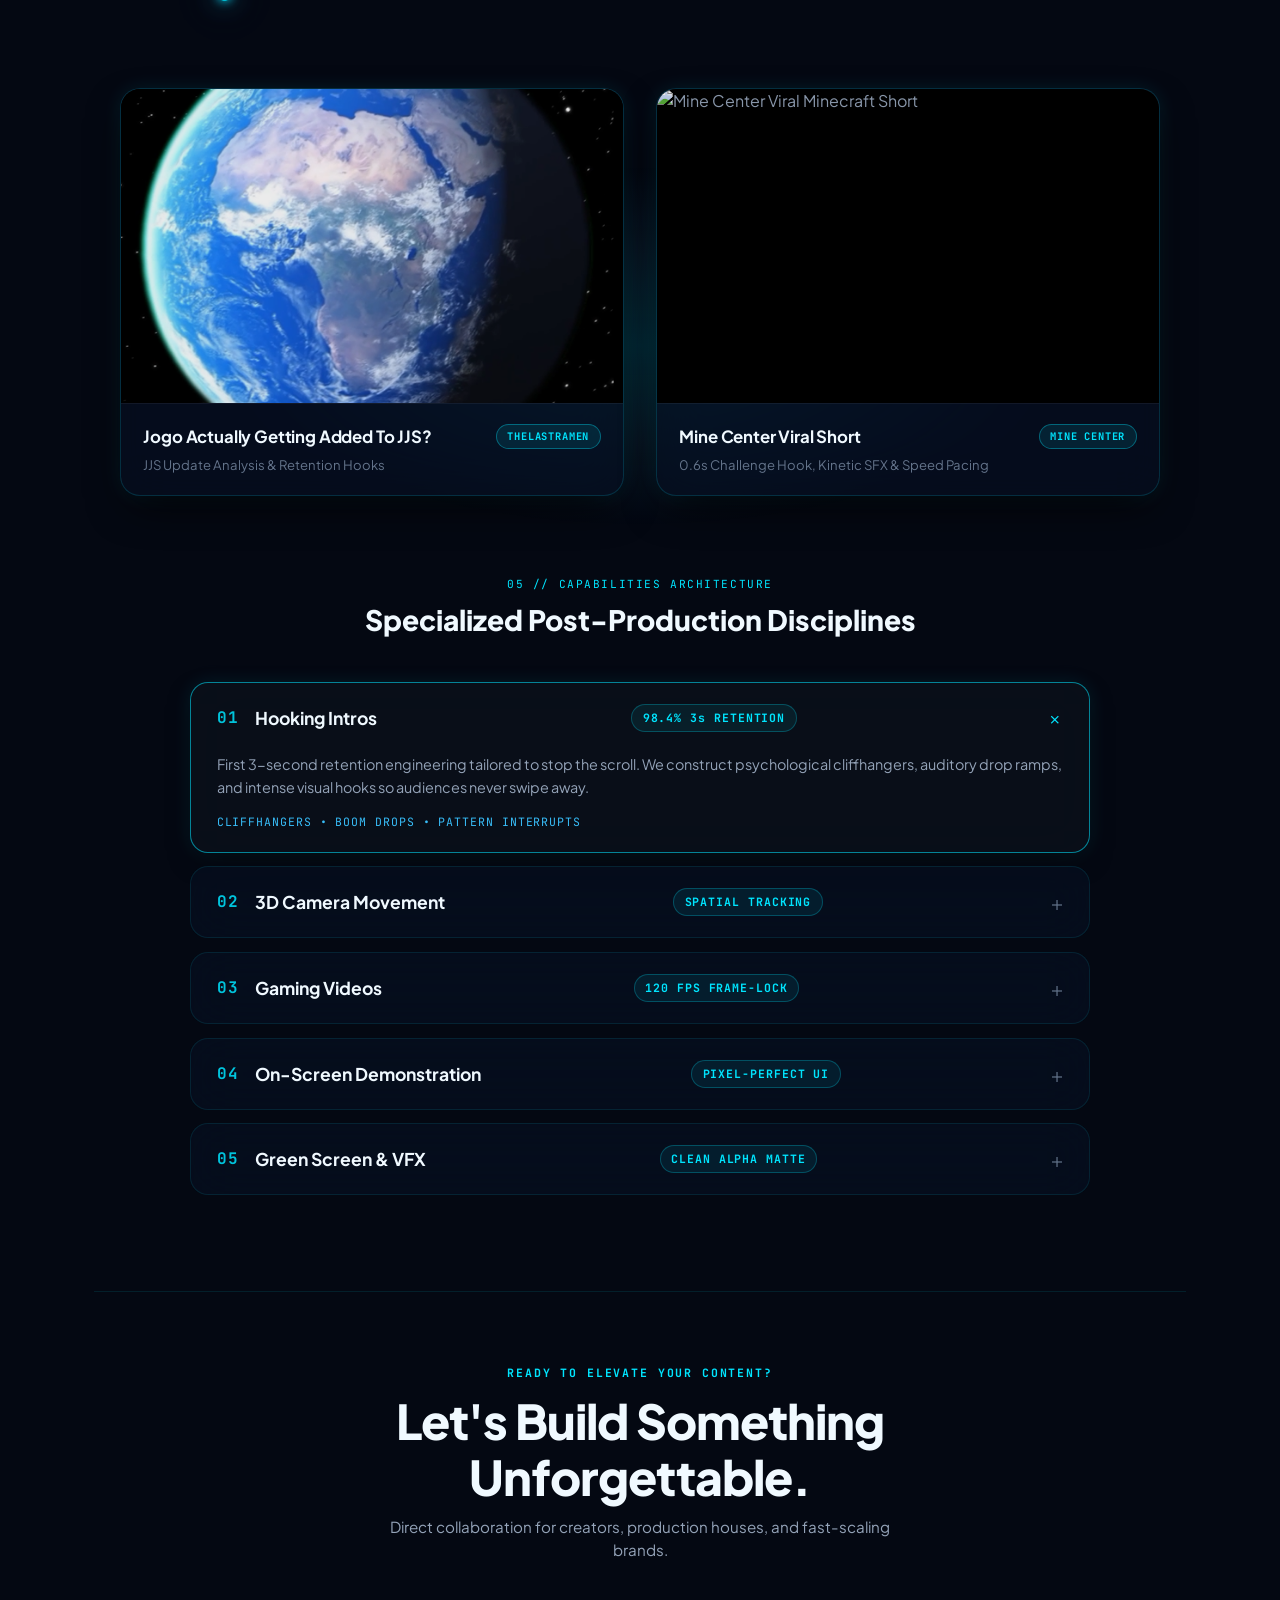
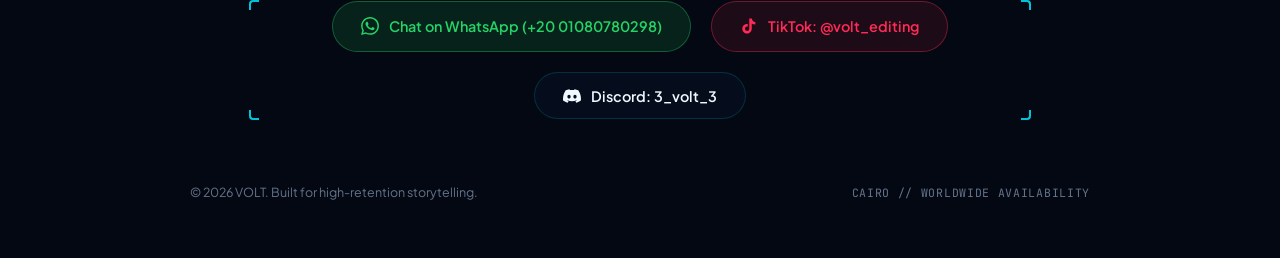
==== commit 22d81871: "perf: optimize mobile 120Hz native scrolling, GPU equalizer scaleY transforms, and rootMargin render" ====
--- a/index.html
+++ b/index.html
@@ -27,7 +27,7 @@
     rel="stylesheet">
 
   <meta name="referrer" content="strict-origin-when-cross-origin">
-  <link rel="stylesheet" href="styles.css?v=4.2">
+  <link rel="stylesheet" href="styles.css?v=4.5">
 
   <!-- Critical Inline Capsule & SFX Button Styles (Guarantee Zero Default Browser Button Rendering) -->
   <style>
@@ -79,11 +79,23 @@
     .eq-bar {
       display: block !important;
       width: 2.5px !important;
+      height: 13px !important;
       border-radius: 9999px !important;
       background: linear-gradient(180deg, #FFFFFF 0%, #00E5FF 60%, #0284C7 100%) !important;
       box-shadow: 0 0 6px rgba(0, 229, 255, 0.9) !important;
       transform-origin: bottom !important;
-    }
+      will-change: transform !important;
+    }
+
+    .eq-bar.bar-1 { animation: eqWave1 0.75s ease-in-out infinite alternate !important; }
+    .eq-bar.bar-2 { animation: eqWave2 0.55s ease-in-out infinite alternate !important; }
+    .eq-bar.bar-3 { animation: eqWave3 0.85s ease-in-out infinite alternate !important; }
+    .eq-bar.bar-4 { animation: eqWave4 0.65s ease-in-out infinite alternate !important; }
+
+    @keyframes eqWave1 { 0% { transform: scaleY(0.25); } 100% { transform: scaleY(0.92); } }
+    @keyframes eqWave2 { 0% { transform: scaleY(1); } 100% { transform: scaleY(0.3); } }
+    @keyframes eqWave3 { 0% { transform: scaleY(0.35); } 100% { transform: scaleY(0.95); } }
+    @keyframes eqWave4 { 0% { transform: scaleY(0.88); } 100% { transform: scaleY(0.28); } }
 
     .sfx-status-beacon {
       position: relative !important;
@@ -136,7 +148,7 @@
     #soundToggleBtn.is-muted .eq-bar,
     .nav-sound-toggle-btn.is-muted .eq-bar {
       animation: none !important;
-      height: 2px !important;
+      transform: scaleY(0.2) !important;
       background: #64748B !important;
       box-shadow: none !important;
     }
@@ -1258,7 +1270,7 @@
   <!-- Local Lenis for Ultra-Smooth 60FPS Scrolling -->
   <script src="vendor/lenis.min.js"></script>
   <!-- Application Logic -->
-  <script src="js/app.js?v=4.2"></script>
+  <script src="js/app.js?v=4.5"></script>
 </body>
 
 </html>
--- a/styles.css
+++ b/styles.css
@@ -706,17 +706,18 @@
 .eq-bar {
   display: block;
   width: 2.5px;
+  height: 13px;
   border-radius: 9999px;
   background: linear-gradient(180deg, #FFFFFF 0%, #00E5FF 100%);
   box-shadow: 0 0 6px rgba(0, 229, 255, 0.85);
   transform-origin: bottom;
-  will-change: height, transform;
-}
-
-.eq-bar.bar-1 { height: 6px; animation: eqWave1 0.75s ease-in-out infinite alternate; }
-.eq-bar.bar-2 { height: 13px; animation: eqWave2 0.55s ease-in-out infinite alternate; }
-.eq-bar.bar-3 { height: 8px; animation: eqWave3 0.85s ease-in-out infinite alternate; }
-.eq-bar.bar-4 { height: 12px; animation: eqWave4 0.65s ease-in-out infinite alternate; }
+  will-change: transform;
+}
+
+.eq-bar.bar-1 { animation: eqWave1 0.75s ease-in-out infinite alternate; }
+.eq-bar.bar-2 { animation: eqWave2 0.55s ease-in-out infinite alternate; }
+.eq-bar.bar-3 { animation: eqWave3 0.85s ease-in-out infinite alternate; }
+.eq-bar.bar-4 { animation: eqWave4 0.65s ease-in-out infinite alternate; }
 
 .nav-sound-toggle-btn:hover .eq-bar.bar-1 { animation-duration: 0.4s; }
 .nav-sound-toggle-btn:hover .eq-bar.bar-2 { animation-duration: 0.3s; }
@@ -724,20 +725,20 @@
 .nav-sound-toggle-btn:hover .eq-bar.bar-4 { animation-duration: 0.35s; }
 
 @keyframes eqWave1 {
-  0% { height: 3px; }
-  100% { height: 12px; }
+  0% { transform: scaleY(0.25); }
+  100% { transform: scaleY(0.92); }
 }
 @keyframes eqWave2 {
-  0% { height: 14px; }
-  100% { height: 4px; }
+  0% { transform: scaleY(1); }
+  100% { transform: scaleY(0.3); }
 }
 @keyframes eqWave3 {
-  0% { height: 5px; }
-  100% { height: 13px; }
+  0% { transform: scaleY(0.35); }
+  100% { transform: scaleY(0.95); }
 }
 @keyframes eqWave4 {
-  0% { height: 12px; }
-  100% { height: 4px; }
+  0% { transform: scaleY(0.88); }
+  100% { transform: scaleY(0.28); }
 }
 
 /* Studio Live Radar Beacon */
@@ -829,7 +830,7 @@
 
 .nav-sound-toggle-btn.is-muted .eq-bar {
   animation: none !important;
-  height: 2.5px !important;
+  transform: scaleY(0.2) !important;
   background: #64748B !important;
   box-shadow: none !important;
 }
@@ -3132,6 +3133,27 @@
     -webkit-tap-highlight-color: transparent;
   }
 
+  html {
+    -webkit-overflow-scrolling: touch;
+    scroll-behavior: auto;
+  }
+
+  /* Mobile Fill-Rate Acceleration (Zero lag, 100% preserved luxury glass aesthetic) */
+  .work-glass-card,
+  .channel-glass-card,
+  .accordion-panel,
+  .dynamic-metadata-strip {
+    backdrop-filter: blur(12px) !important;
+    -webkit-backdrop-filter: blur(12px) !important;
+    contain: layout style;
+  }
+
+  .work-glass-card,
+  .channel-glass-card {
+    transform: translateZ(0);
+    backface-visibility: hidden;
+  }
+
   /* Preloader Mobile Dock */
   .preloader-floating-dock {
     width: calc(100% - 1.5rem);
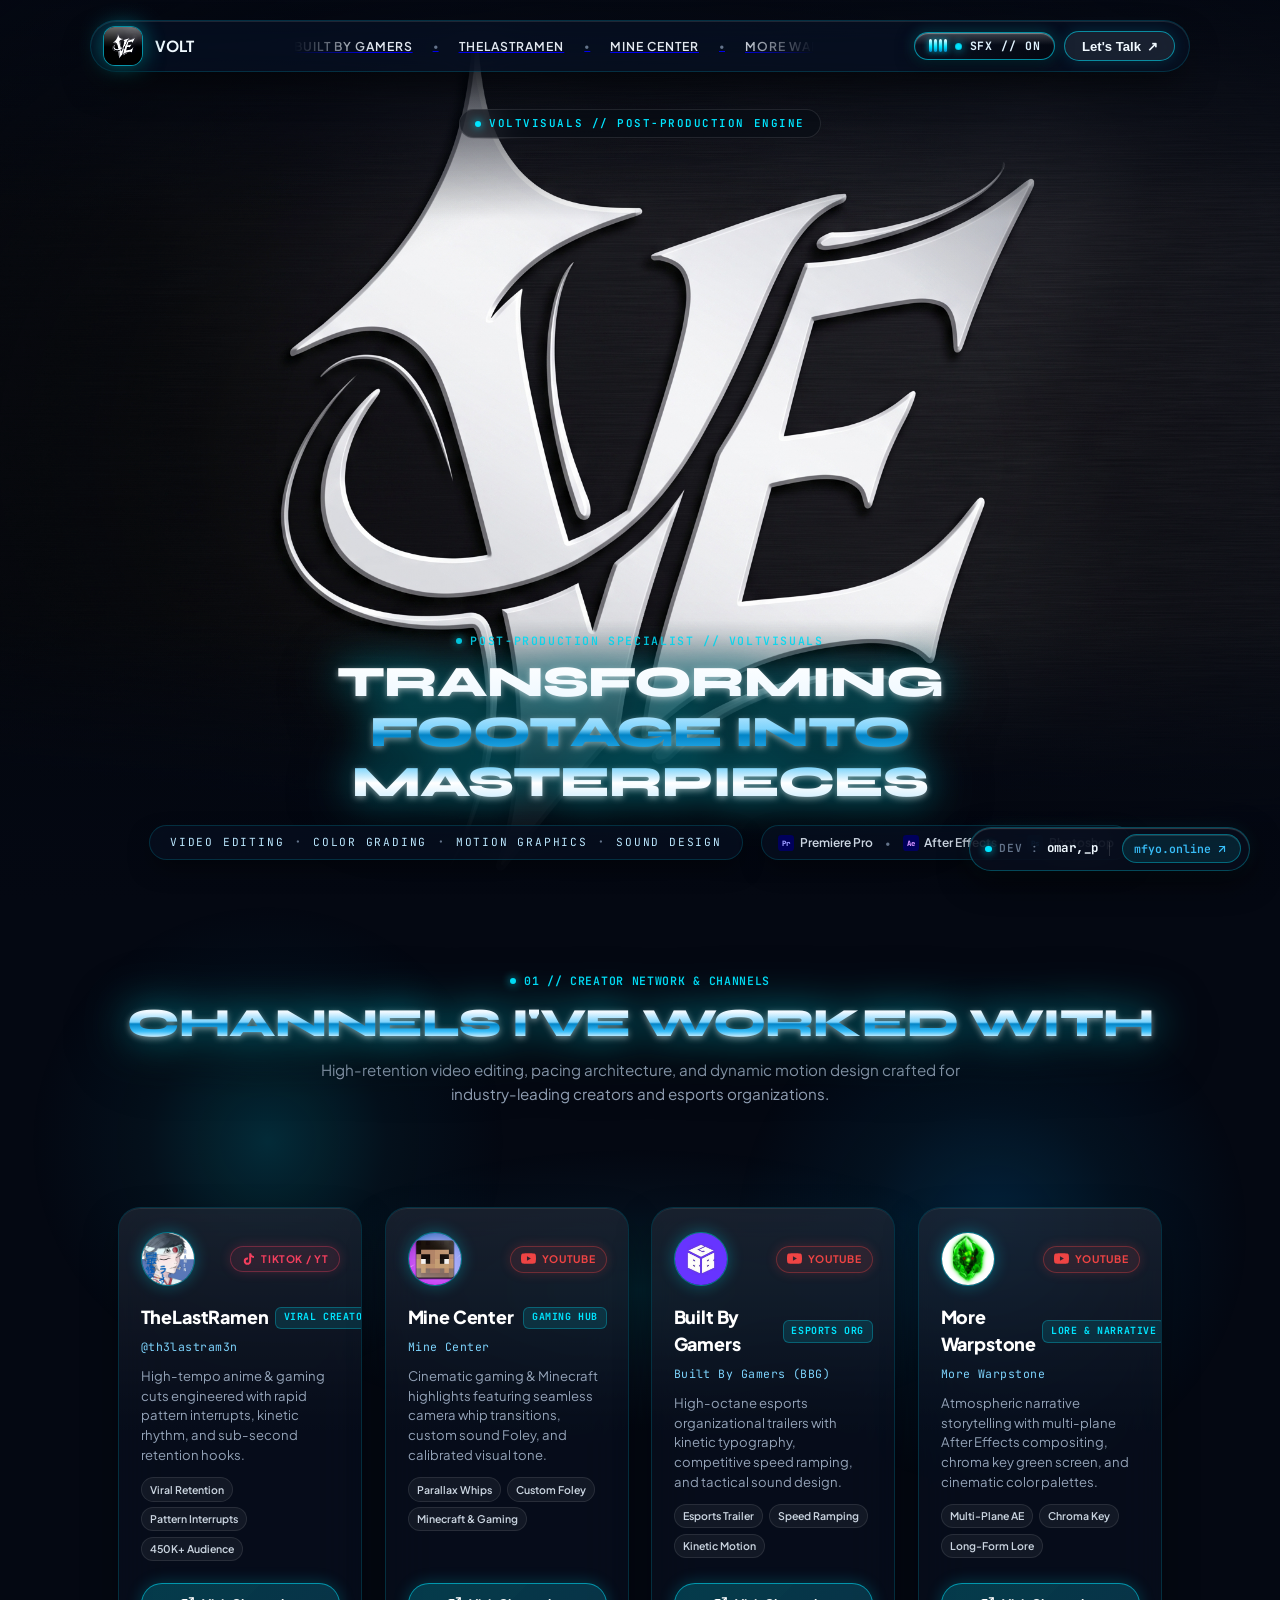
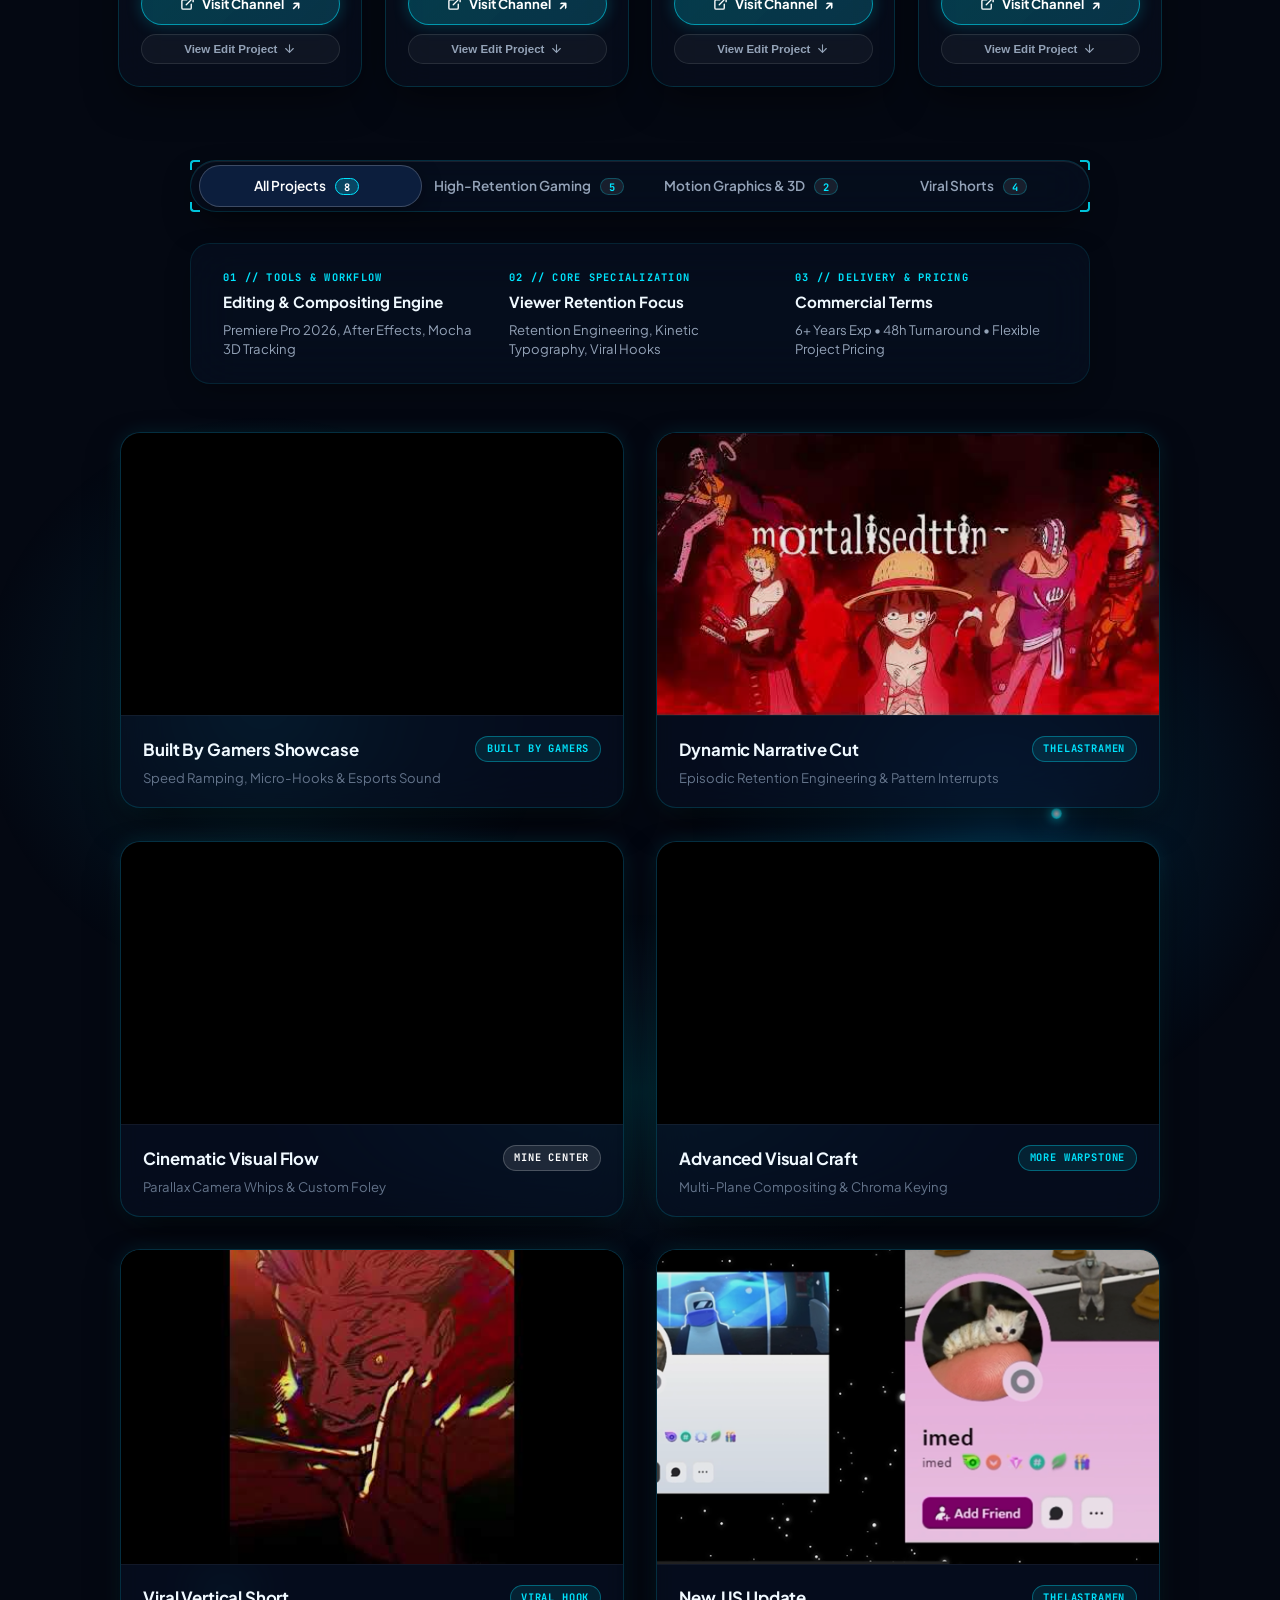
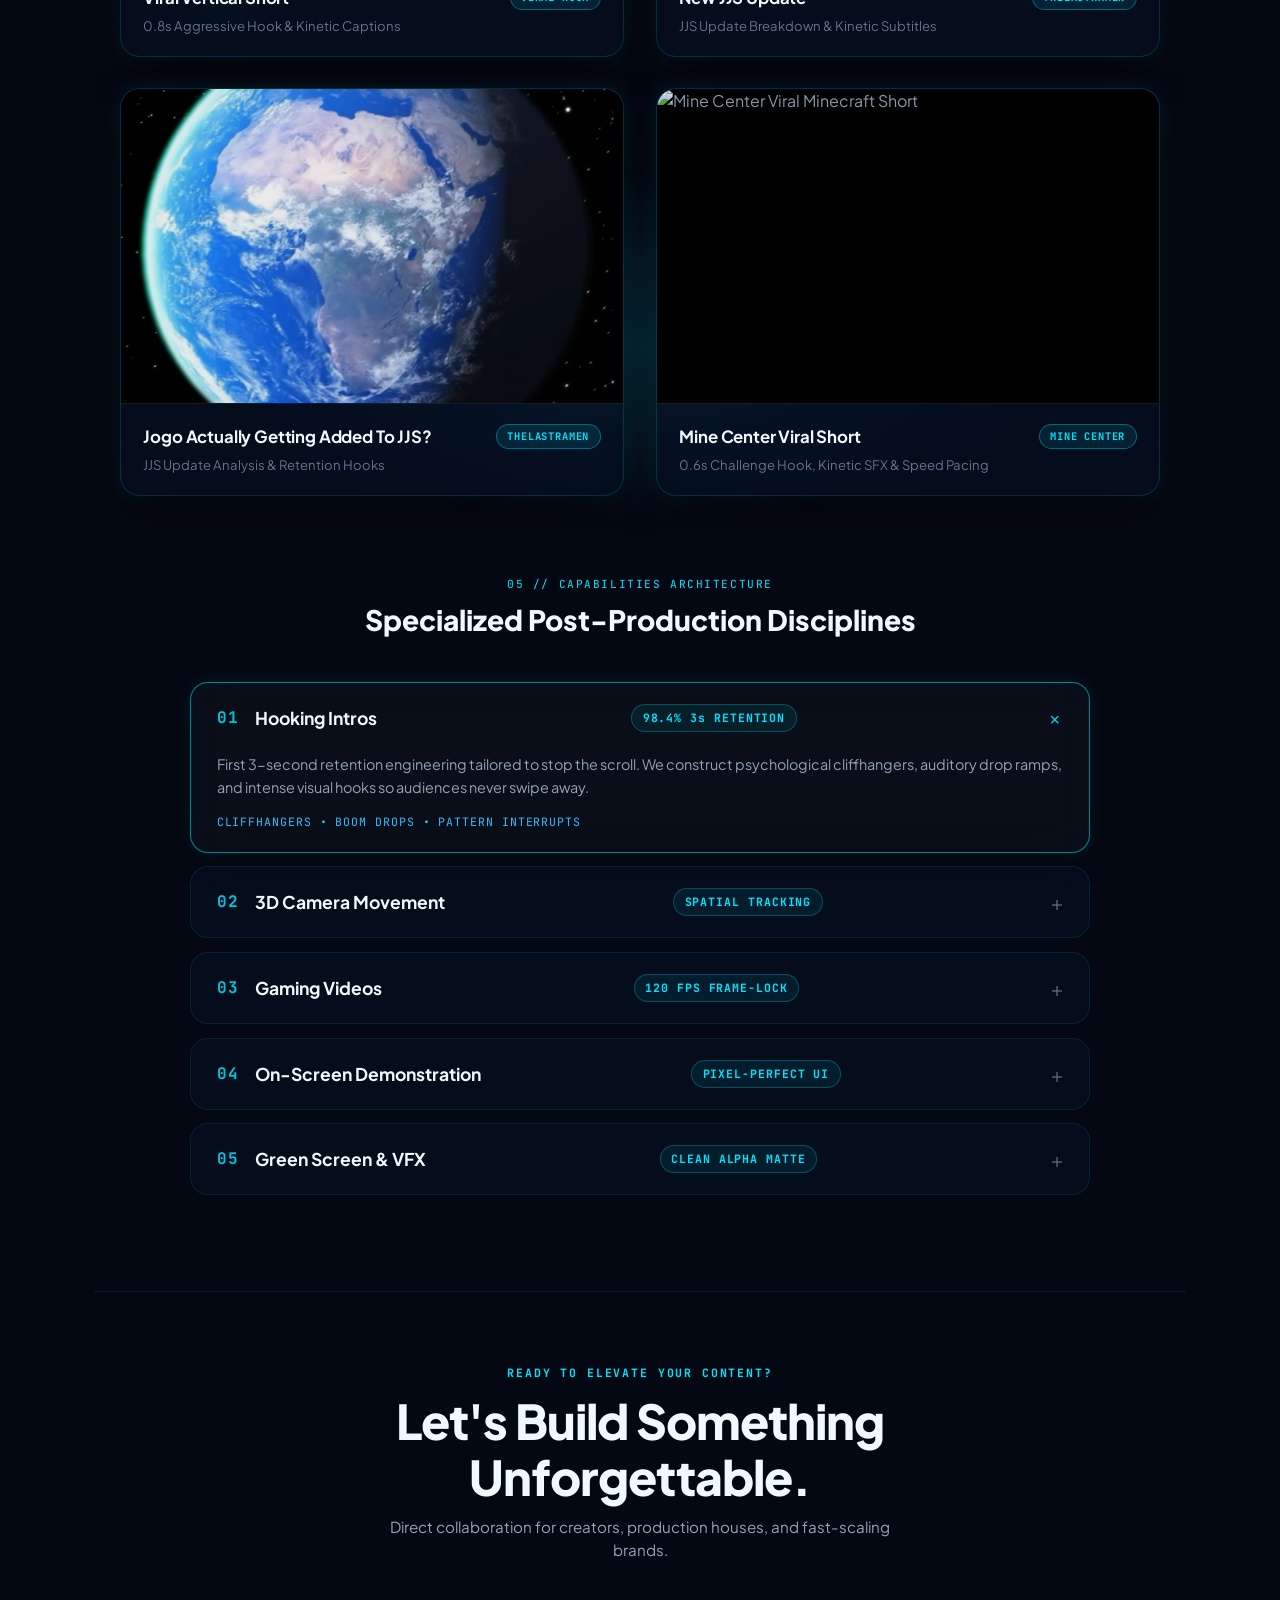
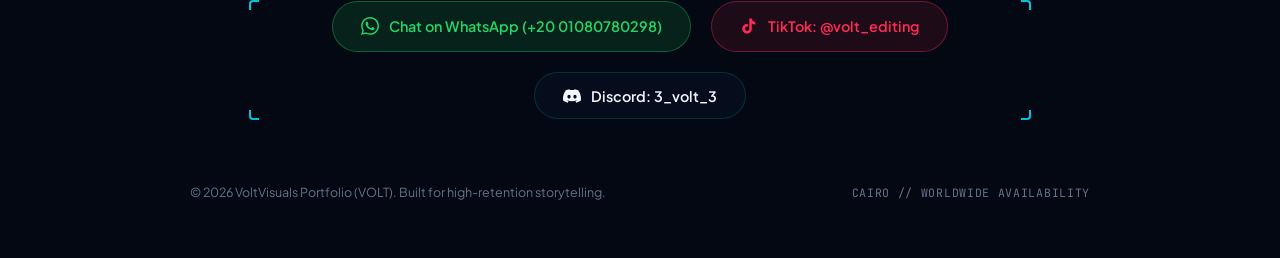
==== commit 7675c330: "seo: configure full Google Search optimization suite, Schema.org JSON-LD graph, sitemap.xml, robots." ====
--- a/index.html
+++ b/index.html
@@ -4,20 +4,144 @@
 <head>
   <meta charset="UTF-8">
   <meta name="viewport" content="width=device-width, initial-scale=1.0">
-  <title>VOLT — Transforming Footage Into Masterpieces</title>
+  <title>VoltVisuals — Elite Video Editor &amp; Motion Designer Portfolio | VOLT</title>
   <meta name="description"
-    content="Portfolio of Volt — Elite Video Editor & Motion Designer. Transforming Footage Into Masterpieces.">
+    content="Official VoltVisuals portfolio. Volt is an elite video editor and motion designer specializing in high-retention YouTube gaming edits, viral TikTok &amp; Shorts pacing, cinematic color grading, 3D motion graphics, and audio Foley design.">
   <meta name="keywords"
-    content="video editor, motion design, color grading, sound design, high retention editing, premiere pro, after effects">
-
-  <!-- OpenGraph Metadata -->
-  <meta property="og:title" content="VOLT — Transforming Footage Into Masterpieces">
-  <meta property="og:description" content="Video Editing • Color Grading • Motion Graphics • Sound Design.">
-  <meta property="og:image" content="logo/Volt logo final.jpeg">
+    content="voltvisuals portfolio, volt visuals portfolio, voltvisuals, volt visuals, volt portfolio, volt editing, volt video editor, video editor portfolio, high retention video editing, youtube video editor, gaming video editor, viral shorts editor, motion designer portfolio, color grading, premiere pro editor, after effects designer, 3_volt_3, voltvisuals.online">
+  <meta name="author" content="Volt (VoltVisuals)">
+  <meta name="robots" content="index, follow, max-image-preview:large, max-snippet:-1, max-video-preview:-1">
+  <meta name="googlebot" content="index, follow, max-snippet:-1, max-image-preview:large, max-video-preview:-1">
+  <meta name="theme-color" content="#030712">
+
+  <!-- Canonical URL -->
+  <link rel="canonical" href="https://www.voltvisuals.online/">
+
+  <!-- OpenGraph Metadata (Facebook, Discord, WhatsApp, LinkedIn, Google Discover) -->
+  <meta property="og:site_name" content="VoltVisuals Portfolio">
+  <meta property="og:title" content="VoltVisuals — Elite Video Editor &amp; Motion Designer Portfolio">
+  <meta property="og:description"
+    content="Official VoltVisuals portfolio. Transforming raw footage into high-retention masterpieces for top YouTube creators, esports organizations, and viral TikTok channels.">
+  <meta property="og:url" content="https://www.voltvisuals.online/">
   <meta property="og:type" content="website">
+  <meta property="og:image" content="https://www.voltvisuals.online/logo/Volt%20logo%20final.jpeg">
+  <meta property="og:image:secure_url" content="https://www.voltvisuals.online/logo/Volt%20logo%20final.jpeg">
+  <meta property="og:image:type" content="image/jpeg">
+  <meta property="og:image:width" content="1200">
+  <meta property="og:image:height" content="630">
+  <meta property="og:image:alt" content="VoltVisuals Portfolio Logo &amp; Showcase">
+  <meta property="og:locale" content="en_US">
+
+  <!-- Twitter Card Metadata -->
+  <meta name="twitter:card" content="summary_large_image">
+  <meta name="twitter:title" content="VoltVisuals — Elite Video Editor &amp; Motion Designer Portfolio">
+  <meta name="twitter:description"
+    content="Official VoltVisuals portfolio. High-retention video editing, motion graphics, and sound design for YouTube &amp; TikTok.">
+  <meta name="twitter:image" content="https://www.voltvisuals.online/logo/Volt%20logo%20final.jpeg">
+  <meta name="twitter:image:alt" content="VoltVisuals Portfolio">
+
+  <!-- Schema.org Structured Data (JSON-LD) for Google Rich Snippets & Knowledge Graph -->
+  <script type="application/ld+json">
+  {
+    "@context": "https://schema.org",
+    "@graph": [
+      {
+        "@type": "WebSite",
+        "@id": "https://www.voltvisuals.online/#website",
+        "url": "https://www.voltvisuals.online/",
+        "name": "VoltVisuals Portfolio",
+        "alternateName": [
+          "VoltVisuals",
+          "Volt Visuals",
+          "Volt Portfolio",
+          "VoltVisuals Portfolio",
+          "Volt Editing"
+        ],
+        "description": "Official portfolio of Volt — Elite Video Editor & Motion Designer. Transforming Footage Into Masterpieces.",
+        "publisher": {
+          "@id": "https://www.voltvisuals.online/#person"
+        },
+        "inLanguage": "en-US"
+      },
+      {
+        "@type": "Person",
+        "@id": "https://www.voltvisuals.online/#person",
+        "name": "Volt",
+        "alternateName": ["VoltVisuals", "Volt Visuals", "3_volt_3"],
+        "url": "https://www.voltvisuals.online/",
+        "image": "https://www.voltvisuals.online/logo/Volt%20logo%20final.jpeg",
+        "jobTitle": "Lead Video Editor & Motion Designer",
+        "worksFor": {
+          "@type": "Organization",
+          "name": "VoltVisuals"
+        },
+        "sameAs": [
+          "https://www.tiktok.com/@volt_editing",
+          "https://wa.me/201080780298"
+        ],
+        "knowsAbout": [
+          "Video Editing",
+          "Motion Graphics",
+          "Color Grading",
+          "Sound Design",
+          "High Retention YouTube Editing",
+          "Adobe Premiere Pro",
+          "Adobe After Effects"
+        ]
+      },
+      {
+        "@type": "ProfessionalService",
+        "@id": "https://www.voltvisuals.online/#service",
+        "name": "VoltVisuals",
+        "url": "https://www.voltvisuals.online/",
+        "logo": "https://www.voltvisuals.online/logo/Volt%20logo%20final.jpeg",
+        "image": "https://www.voltvisuals.online/logo/Volt%20logo%20final.jpeg",
+        "description": "Professional video editing, color grading, motion graphics, and retention engineering for content creators and esports organizations.",
+        "priceRange": "$$",
+        "telephone": "+201080780298",
+        "areaServed": "Worldwide",
+        "sameAs": [
+          "https://www.tiktok.com/@volt_editing"
+        ]
+      },
+      {
+        "@type": "ItemList",
+        "@id": "https://www.voltvisuals.online/#portfolio",
+        "name": "VoltVisuals Featured Edit Projects",
+        "itemListElement": [
+          {
+            "@type": "ListItem",
+            "position": 1,
+            "name": "Built By Gamers Showcase",
+            "url": "https://youtu.be/56HPJWlTmzE"
+          },
+          {
+            "@type": "ListItem",
+            "position": 2,
+            "name": "Dynamic Narrative Cut — TheLastRamen",
+            "url": "https://www.youtube.com/watch?v=V7GVHnSgEWg"
+          },
+          {
+            "@type": "ListItem",
+            "position": 3,
+            "name": "Cinematic Visual Flow — Mine Center",
+            "url": "https://youtu.be/yHRdILkxPUE"
+          },
+          {
+            "@type": "ListItem",
+            "position": 4,
+            "name": "Mine Center Viral Minecraft Short",
+            "url": "https://www.youtube.com/shorts/5wVyNnnGawc"
+          }
+        ]
+      }
+    ]
+  }
+  </script>
 
   <!-- Favicon -->
   <link rel="icon" type="image/jpeg" href="logo/Volt logo final.jpeg">
+  <link rel="apple-touch-icon" href="logo/Volt logo final.jpeg">
 
   <!-- Typography Suite: Luxury Cyber Editorial Suite (Syne + Outfit + Plus Jakarta Sans + JetBrains Mono) -->
   <link rel="preconnect" href="https://fonts.googleapis.com">
@@ -246,9 +370,9 @@
     <nav class="top-glass-nav-bar" id="topGlassNav">
 
       <!-- Left: Metallic VE Monogram Logo Badge -->
-      <a href="#hero" class="brand-monogram-badge" aria-label="Volt Homepage">
+      <a href="#hero" class="brand-monogram-badge" aria-label="VoltVisuals Portfolio Homepage" title="VoltVisuals Portfolio">
         <div class="monogram-frame">
-          <img src="logo/Volt logo final.jpeg" alt="Volt VE Emblem" class="monogram-img">
+          <img src="logo/Volt logo final.jpeg" alt="VoltVisuals Logo" class="monogram-img">
         </div>
         <span class="brand-wordmark">VOLT</span>
       </a>
@@ -323,7 +447,7 @@
       <!-- Minimal Live Status Indicator (High Above Monitor with Safe Margin) -->
       <div class="hero-top-safe-status">
         <span class="live-status-dot"></span>
-        <span class="hero-status-tag mono-text">VOLT // POST-PRODUCTION ENGINE</span>
+        <span class="hero-status-tag mono-text">VOLTVISUALS // POST-PRODUCTION ENGINE</span>
       </div>
 
       <!-- Center Breathing Stage: 100% Completely Clear View of the 4K Retro Monitor & Butterfly -->
@@ -335,7 +459,7 @@
         <!-- Headline Stage in New Unobstructed Bottom Position -->
         <div class="hero-headline-stage">
           <div class="hero-pre-kicker mono-text">
-            <span class="live-status-dot"></span> POST-PRODUCTION SPECIALIST // VOLT
+            <span class="live-status-dot"></span> POST-PRODUCTION SPECIALIST // VOLTVISUALS
           </div>
           <h1 class="hero-glossy-headline">
             <span class="chrome-metallic-heading">Transforming Footage Into Masterpieces</span>
@@ -1117,7 +1241,7 @@
       </div>
 
       <div class="hub-footer-bottom">
-        <p class="copyright-line">© 2026 VOLT. Built for high-retention storytelling.</p>
+        <p class="copyright-line">© 2026 VoltVisuals Portfolio (VOLT). Built for high-retention storytelling.</p>
         <span class="location-line mono-text">CAIRO // WORLDWIDE AVAILABILITY</span>
       </div>
     </footer>
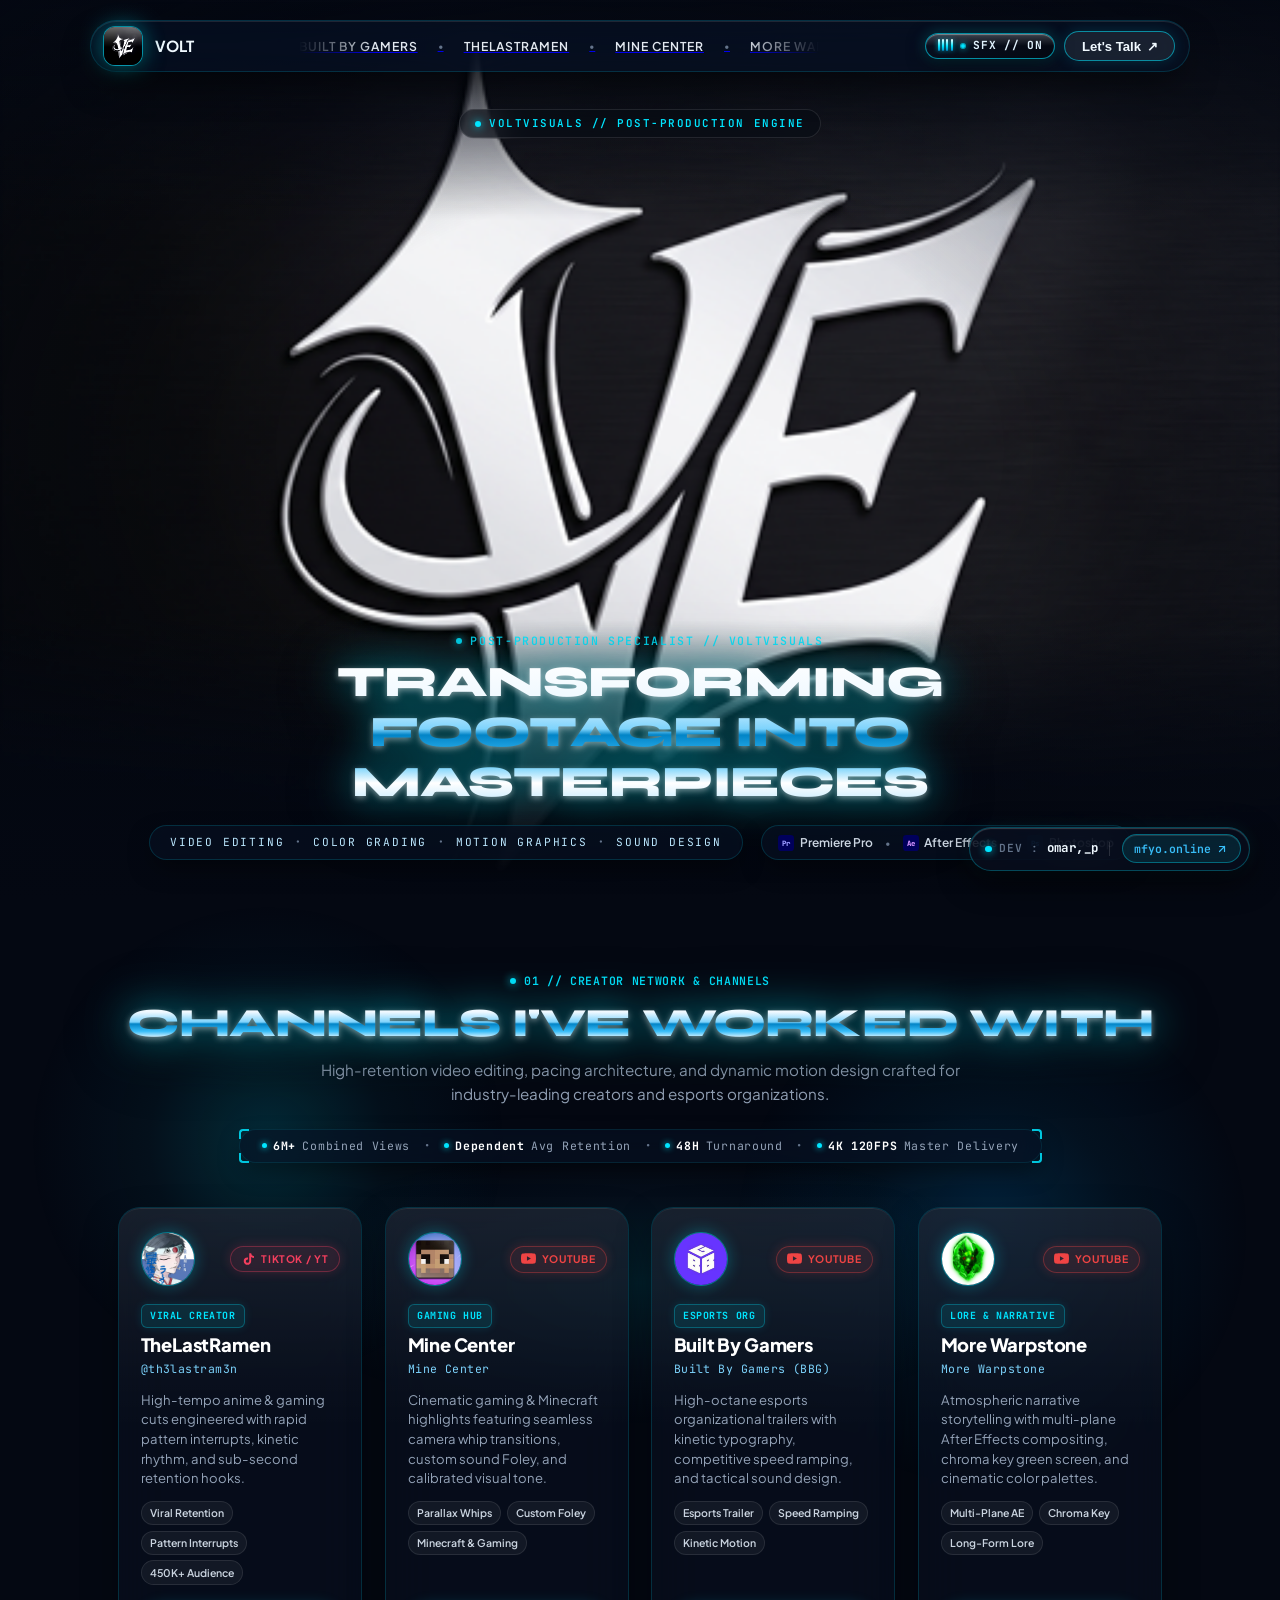
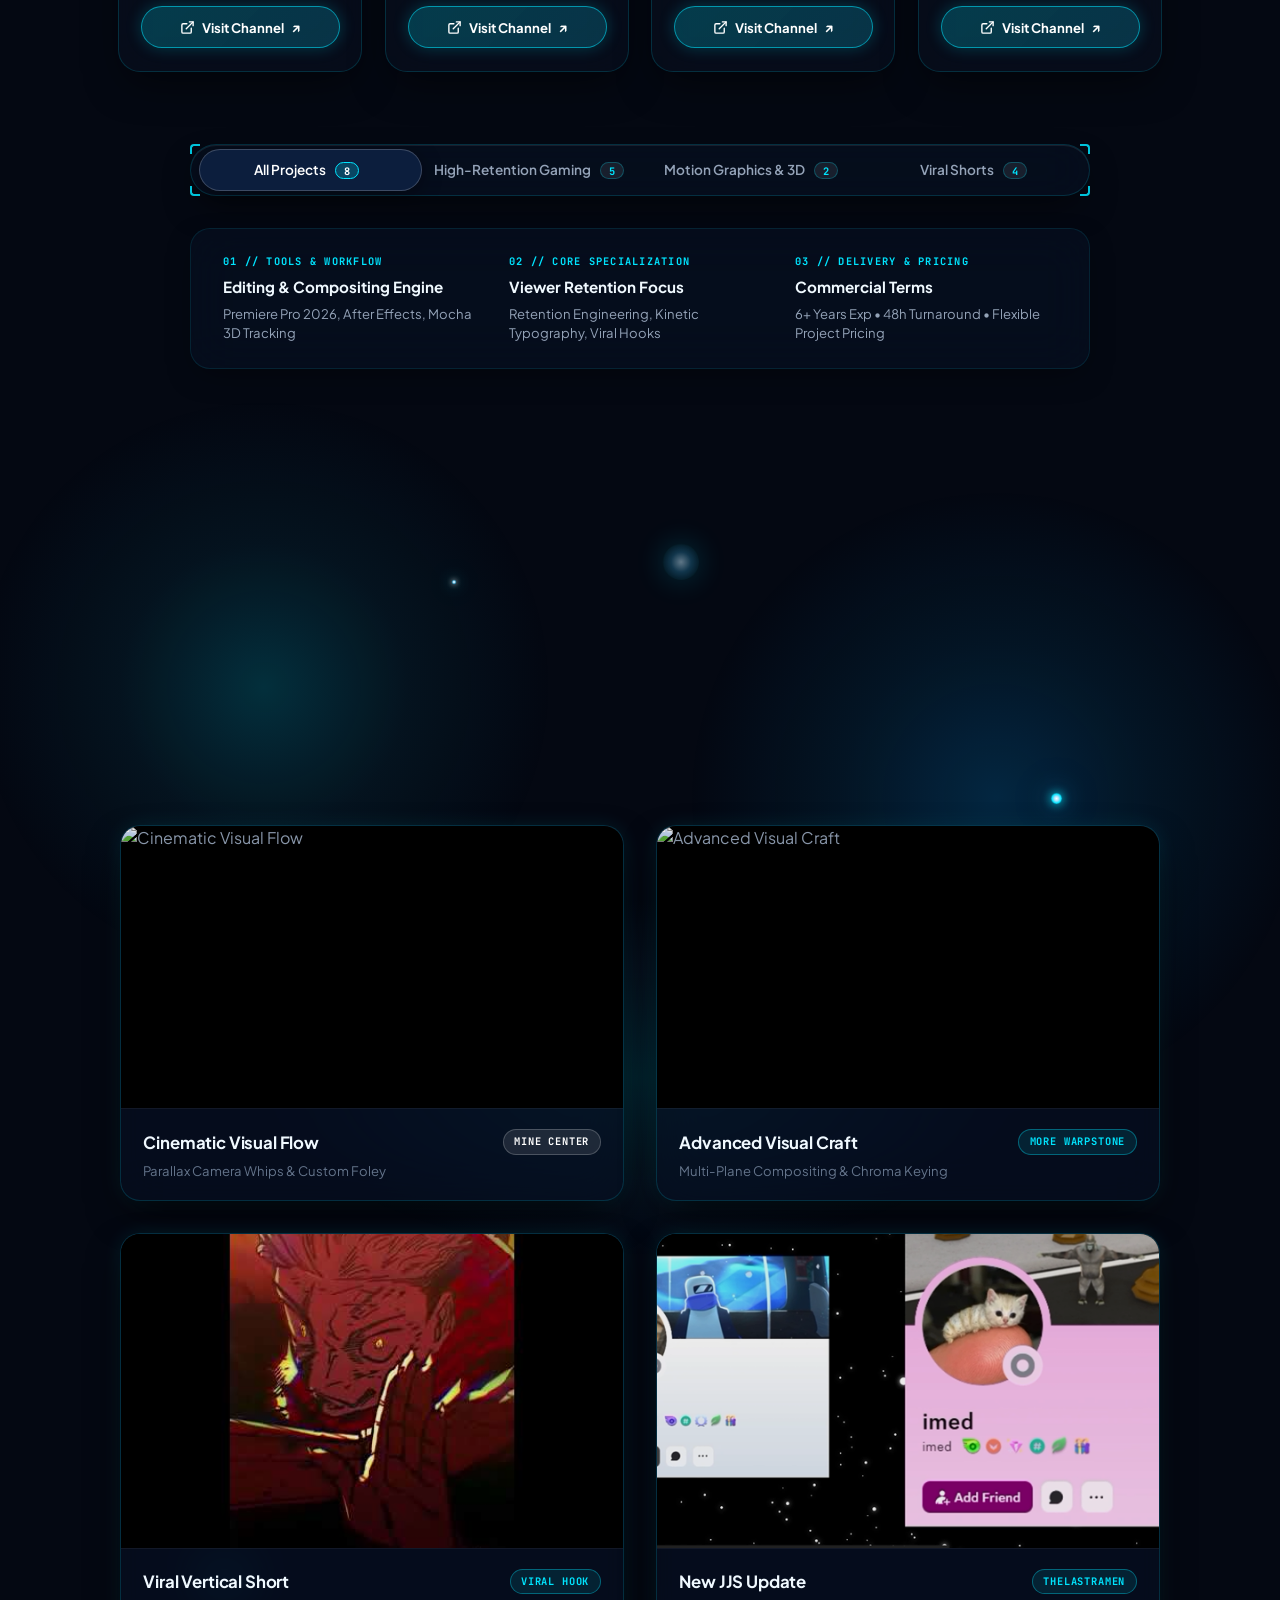
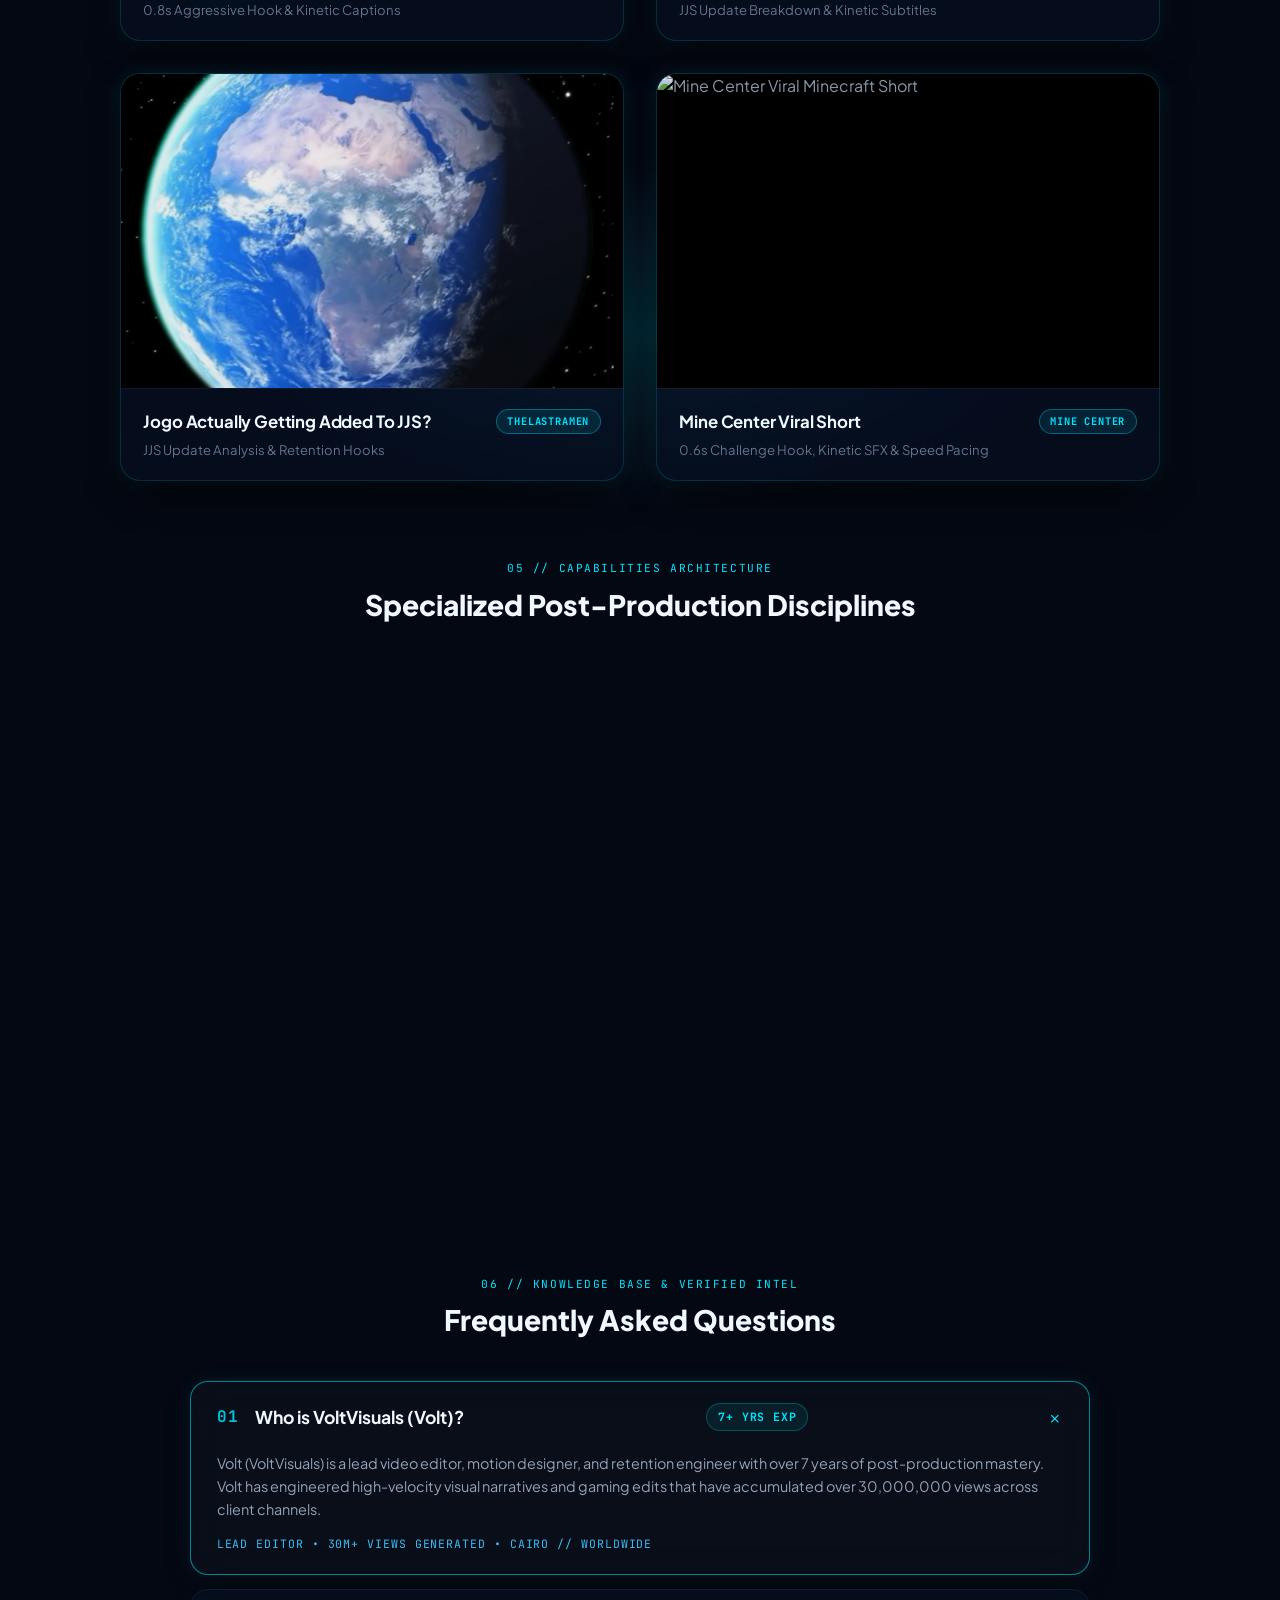
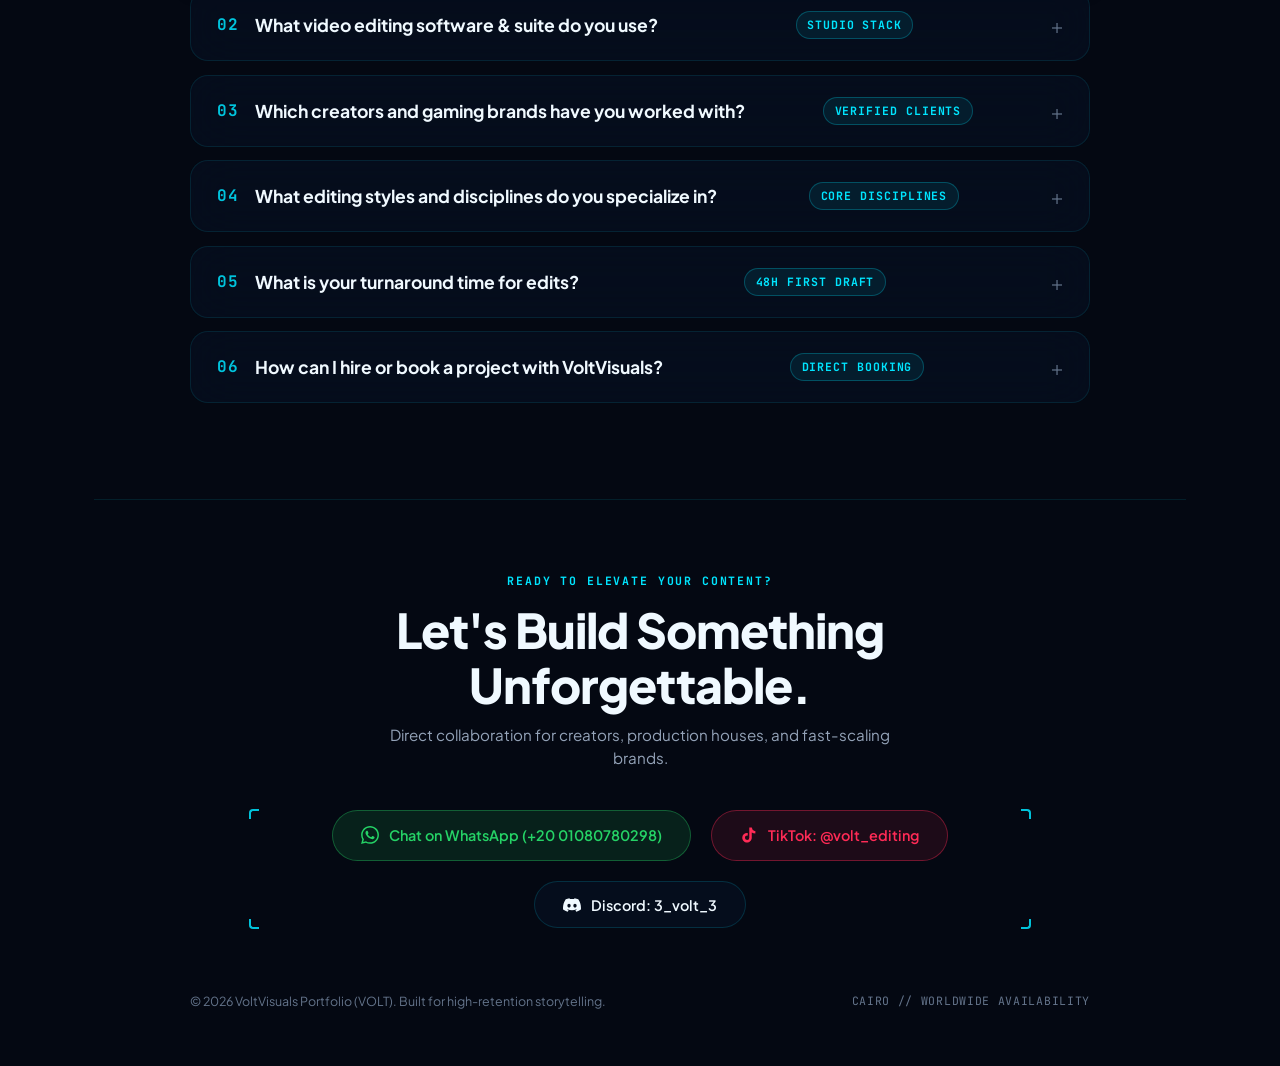
==== commit 6972ef98: "fix(seo): implement Google-compliant favicons, AI search optimization (GEO) and structured FAQ schem" ====
--- a/index.html
+++ b/index.html
@@ -24,9 +24,9 @@
     content="Official VoltVisuals portfolio. Transforming raw footage into high-retention masterpieces for top YouTube creators, esports organizations, and viral TikTok channels.">
   <meta property="og:url" content="https://www.voltvisuals.online/">
   <meta property="og:type" content="website">
-  <meta property="og:image" content="https://www.voltvisuals.online/logo/Volt%20logo%20final.jpeg">
-  <meta property="og:image:secure_url" content="https://www.voltvisuals.online/logo/Volt%20logo%20final.jpeg">
-  <meta property="og:image:type" content="image/jpeg">
+  <meta property="og:image" content="https://www.voltvisuals.online/logo/og-image.png">
+  <meta property="og:image:secure_url" content="https://www.voltvisuals.online/logo/og-image.png">
+  <meta property="og:image:type" content="image/png">
   <meta property="og:image:width" content="1200">
   <meta property="og:image:height" content="630">
   <meta property="og:image:alt" content="VoltVisuals Portfolio Logo &amp; Showcase">
@@ -37,10 +37,10 @@
   <meta name="twitter:title" content="VoltVisuals — Elite Video Editor &amp; Motion Designer Portfolio">
   <meta name="twitter:description"
     content="Official VoltVisuals portfolio. High-retention video editing, motion graphics, and sound design for YouTube &amp; TikTok.">
-  <meta name="twitter:image" content="https://www.voltvisuals.online/logo/Volt%20logo%20final.jpeg">
+  <meta name="twitter:image" content="https://www.voltvisuals.online/logo/og-image.png">
   <meta name="twitter:image:alt" content="VoltVisuals Portfolio">
 
-  <!-- Schema.org Structured Data (JSON-LD) for Google Rich Snippets & Knowledge Graph -->
+  <!-- Schema.org Structured Data (JSON-LD) for Google Rich Snippets, AI Overviews & Knowledge Graph -->
   <script type="application/ld+json">
   {
     "@context": "https://schema.org",
@@ -69,7 +69,7 @@
         "name": "Volt",
         "alternateName": ["VoltVisuals", "Volt Visuals", "3_volt_3"],
         "url": "https://www.voltvisuals.online/",
-        "image": "https://www.voltvisuals.online/logo/Volt%20logo%20final.jpeg",
+        "image": "https://www.voltvisuals.online/logo/volt-logo.png",
         "jobTitle": "Lead Video Editor & Motion Designer",
         "worksFor": {
           "@type": "Organization",
@@ -86,7 +86,10 @@
           "Sound Design",
           "High Retention YouTube Editing",
           "Adobe Premiere Pro",
-          "Adobe After Effects"
+          "Adobe After Effects",
+          "DaVinci Resolve Studio",
+          "Mocha Pro",
+          "Blender"
         ]
       },
       {
@@ -94,8 +97,8 @@
         "@id": "https://www.voltvisuals.online/#service",
         "name": "VoltVisuals",
         "url": "https://www.voltvisuals.online/",
-        "logo": "https://www.voltvisuals.online/logo/Volt%20logo%20final.jpeg",
-        "image": "https://www.voltvisuals.online/logo/Volt%20logo%20final.jpeg",
+        "logo": "https://www.voltvisuals.online/logo/volt-logo.png",
+        "image": "https://www.voltvisuals.online/logo/volt-logo.png",
         "description": "Professional video editing, color grading, motion graphics, and retention engineering for content creators and esports organizations.",
         "priceRange": "$$",
         "telephone": "+201080780298",
@@ -134,14 +137,71 @@
             "url": "https://www.youtube.com/shorts/5wVyNnnGawc"
           }
         ]
+      },
+      {
+        "@type": "FAQPage",
+        "@id": "https://www.voltvisuals.online/#faq",
+        "mainEntity": [
+          {
+            "@type": "Question",
+            "name": "Who is VoltVisuals?",
+            "acceptedAnswer": {
+              "@type": "Answer",
+              "text": "VoltVisuals (Volt) is an elite video editor, motion designer, and retention engineer with over 7 years of post-production experience. Specializing in high-retention YouTube gaming edits, viral TikTok and Shorts pacing, cinematic color grading, 3D camera tracking, and sound design, Volt has helped creators and esports organizations generate over 30,000,000 views."
+            }
+          },
+          {
+            "@type": "Question",
+            "name": "What video editing software and tools does VoltVisuals use?",
+            "acceptedAnswer": {
+              "@type": "Answer",
+              "text": "VoltVisuals utilizes industry-standard post-production software: Adobe Premiere Pro for timeline velocity and dynamic cutting, Adobe After Effects and Mocha Pro for 3D camera tracking and kinetic visual effects, DaVinci Resolve Studio for cinematic color grading, and Blender for 3D spatial motion graphics. Audio is crafted in Adobe Audition."
+            }
+          },
+          {
+            "@type": "Question",
+            "name": "Which creators and gaming channels has VoltVisuals worked with?",
+            "acceptedAnswer": {
+              "@type": "Answer",
+              "text": "VoltVisuals has collaborated with top creators and esports organizations including Built By Gamers (BBG), TheLastRamen, Mine Center, and More Warpstone, consistently engineering retention rates reaching up to 98.4% across YouTube and short-form platforms."
+            }
+          },
+          {
+            "@type": "Question",
+            "name": "What editing services does VoltVisuals offer?",
+            "acceptedAnswer": {
+              "@type": "Answer",
+              "text": "VoltVisuals provides comprehensive post-production services including high-retention YouTube editing, 3-second psychological hook engineering, 3D perspective tracking and spatial parallax, 120 FPS beat-synced gaming cuts, on-screen UI demonstrations, green screen keying with volumetric lighting, and multi-layered Foley sound design."
+            }
+          },
+          {
+            "@type": "Question",
+            "name": "What is VoltVisuals' turnaround time?",
+            "acceptedAnswer": {
+              "@type": "Answer",
+              "text": "VoltVisuals delivers initial drafts within 48 hours for priority editing projects, ensuring creators can maintain strict upload schedules without compromising visual quality."
+            }
+          },
+          {
+            "@type": "Question",
+            "name": "How can I hire or contact VoltVisuals?",
+            "acceptedAnswer": {
+              "@type": "Answer",
+              "text": "Creators and agencies can contact Volt directly through WhatsApp at +20 108 078 0298, on TikTok @volt_editing, or via Discord at handle 3_volt_3."
+            }
+          }
+        ]
       }
     ]
   }
   </script>
 
-  <!-- Favicon -->
-  <link rel="icon" type="image/jpeg" href="logo/Volt logo final.jpeg">
-  <link rel="apple-touch-icon" href="logo/Volt logo final.jpeg">
+  <!-- Favicons and Search Engine Icons (Google Search, Apple, Android, PWA) -->
+  <link rel="icon" type="image/x-icon" href="/favicon.ico">
+  <link rel="icon" type="image/png" sizes="48x48" href="/favicon-48x48.png">
+  <link rel="icon" type="image/png" sizes="96x96" href="/favicon-96x96.png">
+  <link rel="apple-touch-icon" sizes="180x180" href="/apple-touch-icon.png">
+  <link rel="manifest" href="/site.webmanifest">
 
   <!-- Typography Suite: Luxury Cyber Editorial Suite (Syne + Outfit + Plus Jakarta Sans + JetBrains Mono) -->
   <link rel="preconnect" href="https://fonts.googleapis.com">
@@ -150,8 +210,14 @@
     href="https://fonts.googleapis.com/css2?family=JetBrains+Mono:wght@400;500;600&family=Outfit:wght@600;700;800;900&family=Plus+Jakarta+Sans:wght@400;500;600;700;800&family=Syne:wght@700;800;900&display=swap"
     rel="stylesheet">
 
+  <!-- High-Speed Video & Media CDN Preconnects -->
+  <link rel="preconnect" href="https://www.youtube.com">
+  <link rel="preconnect" href="https://i.ytimg.com">
+  <link rel="dns-prefetch" href="https://www.youtube.com">
+  <link rel="dns-prefetch" href="https://i.ytimg.com">
+
   <meta name="referrer" content="strict-origin-when-cross-origin">
-  <link rel="stylesheet" href="styles.css?v=4.5">
+  <link rel="stylesheet" href="styles.css?v=4.9">
 
   <!-- Critical Inline Capsule & SFX Button Styles (Guarantee Zero Default Browser Button Rendering) -->
   <style>
@@ -161,8 +227,8 @@
       box-sizing: border-box !important;
       display: inline-flex !important;
       align-items: center !important;
-      gap: 0.5rem !important;
-      padding: 0.4rem 0.85rem !important;
+      gap: 0.45rem !important;
+      padding: 0.38rem 0.75rem !important;
       border-radius: 9999px !important;
       background: linear-gradient(135deg, rgba(8, 16, 32, 0.95) 0%, rgba(4, 8, 18, 0.98) 100%) !important;
       border: 1px solid rgba(0, 229, 255, 0.6) !important;
@@ -177,6 +243,7 @@
       overflow: hidden !important;
       font-family: 'JetBrains Mono', monospace !important;
       line-height: 1 !important;
+      white-space: nowrap !important;
     }
 
     #soundToggleBtn:hover,
@@ -195,18 +262,19 @@
     .sfx-equalizer-bars {
       display: inline-flex !important;
       align-items: flex-end !important;
-      gap: 2.5px !important;
-      height: 13px !important;
+      gap: 2.2px !important;
+      height: 12px !important;
       padding-bottom: 1px !important;
+      flex-shrink: 0 !important;
     }
 
     .eq-bar {
       display: block !important;
-      width: 2.5px !important;
-      height: 13px !important;
+      width: 2.2px !important;
+      height: 12px !important;
       border-radius: 9999px !important;
       background: linear-gradient(180deg, #FFFFFF 0%, #00E5FF 60%, #0284C7 100%) !important;
-      box-shadow: 0 0 6px rgba(0, 229, 255, 0.9) !important;
+      box-shadow: 0 0 5px rgba(0, 229, 255, 0.85) !important;
       transform-origin: bottom !important;
       will-change: transform !important;
     }
@@ -226,8 +294,9 @@
       display: inline-flex !important;
       align-items: center !important;
       justify-content: center !important;
-      width: 7px !important;
-      height: 7px !important;
+      width: 6px !important;
+      height: 6px !important;
+      flex-shrink: 0 !important;
     }
 
     .beacon-ping {
@@ -235,29 +304,31 @@
       width: 100% !important;
       height: 100% !important;
       border-radius: 50% !important;
-      background: #00E5FF !important;
-      opacity: 0.85 !important;
+      border: 1px solid rgba(0, 229, 255, 0.75) !important;
+      background: rgba(0, 229, 255, 0.2) !important;
+      opacity: 0.8 !important;
       animation: beaconPing 2s cubic-bezier(0, 0, 0.2, 1) infinite !important;
       pointer-events: none !important;
     }
 
     .beacon-core {
       position: relative !important;
-      width: 5px !important;
-      height: 5px !important;
+      width: 4px !important;
+      height: 4px !important;
       border-radius: 50% !important;
       background: #00E5FF !important;
-      box-shadow: 0 0 8px #00E5FF, 0 0 14px rgba(0, 229, 255, 0.85) !important;
+      box-shadow: 0 0 6px #00E5FF, 0 0 10px rgba(0, 229, 255, 0.75) !important;
       transition: all 0.3s ease !important;
     }
 
     .nav-sound-toggle-btn .sound-text,
     #soundToggleBtn .sound-text {
       font-family: 'JetBrains Mono', monospace !important;
-      font-size: 0.72rem !important;
+      font-size: 0.7rem !important;
       font-weight: 700 !important;
-      letter-spacing: 0.08em !important;
+      letter-spacing: 0.06em !important;
       color: #E0F2FE !important;
+      white-space: nowrap !important;
     }
 
     /* Muted State */
@@ -285,12 +356,85 @@
     #soundToggleBtn.is-muted .beacon-core,
     .nav-sound-toggle-btn.is-muted .beacon-core {
       background: #EF4444 !important;
-      box-shadow: 0 0 8px rgba(239, 68, 68, 0.7) !important;
+      box-shadow: 0 0 6px rgba(239, 68, 68, 0.7) !important;
     }
 
     #soundToggleBtn.is-muted .sound-text,
     .nav-sound-toggle-btn.is-muted .sound-text {
       color: #94A3B8 !important;
+    }
+
+    /* Mobile Responsive SFX Pill Scaling (Eliminates bulky rendering on phone) */
+    @media (max-width: 768px) {
+      #soundToggleBtn,
+      .nav-sound-toggle-btn {
+        padding: 0.28rem 0.58rem !important;
+        gap: 0.32rem !important;
+        white-space: nowrap !important;
+        flex-shrink: 0 !important;
+      }
+
+      .sfx-equalizer-bars {
+        height: 10px !important;
+        gap: 1.8px !important;
+        padding-bottom: 0 !important;
+      }
+
+      .eq-bar {
+        width: 1.8px !important;
+        height: 10px !important;
+        box-shadow: 0 0 3px rgba(0, 229, 255, 0.75) !important;
+      }
+
+      .sfx-status-beacon {
+        width: 4px !important;
+        height: 4px !important;
+      }
+
+      .beacon-core {
+        width: 3.5px !important;
+        height: 3.5px !important;
+        box-shadow: 0 0 4px #00E5FF !important;
+      }
+
+      .beacon-ping {
+        display: none !important;
+      }
+
+      #soundToggleBtn .sound-text,
+      .nav-sound-toggle-btn .sound-text {
+        font-size: 0.63rem !important;
+        letter-spacing: 0.04em !important;
+        white-space: nowrap !important;
+      }
+    }
+
+    @media (max-width: 420px) {
+      #soundToggleBtn,
+      .nav-sound-toggle-btn {
+        padding: 0.24rem 0.46rem !important;
+        gap: 0.26rem !important;
+      }
+
+      .sfx-status-beacon {
+        display: none !important;
+      }
+
+      .sfx-equalizer-bars {
+        height: 9px !important;
+        gap: 1.5px !important;
+      }
+
+      .eq-bar {
+        width: 1.6px !important;
+        height: 9px !important;
+      }
+
+      #soundToggleBtn .sound-text,
+      .nav-sound-toggle-btn .sound-text {
+        font-size: 0.6rem !important;
+        letter-spacing: 0.03em !important;
+      }
     }
   </style>
 
@@ -372,7 +516,7 @@
       <!-- Left: Metallic VE Monogram Logo Badge -->
       <a href="#hero" class="brand-monogram-badge" aria-label="VoltVisuals Portfolio Homepage" title="VoltVisuals Portfolio">
         <div class="monogram-frame">
-          <img src="logo/Volt logo final.jpeg" alt="VoltVisuals Logo" class="monogram-img">
+          <img src="logo/volt-logo.png" alt="VoltVisuals Logo" class="monogram-img">
         </div>
         <span class="brand-wordmark">VOLT</span>
       </a>
@@ -429,10 +573,9 @@
 
     <!-- 4K Fullscreen Background Video Canvas -->
     <div class="hero-video-canvas-wrapper" id="heroVideoWrapper">
-      <video id="heroFullscreenVideo" class="hero-fullscreen-video" autoplay loop muted playsinline preload="auto"
-        poster="logo/Volt logo final.jpeg">
+      <video id="heroFullscreenVideo" class="hero-fullscreen-video" loop muted playsinline preload="none"
+        poster="logo/volt-logo.png">
         <source src="hero section video/hero-loop.mp4" type="video/mp4">
-        <source src="hero section video/Electric-blue_butterfly_orbiting…_1080p_20260923112948.mp4" type="video/mp4">
       </video>
 
       <!-- Cinematic Gradient Scrims & Horizon Depth -->
@@ -600,10 +743,10 @@
 
             <div class="channel-card-body">
               <div class="channel-identity-row">
+                <span class="channel-badge mono-text">VIRAL CREATOR</span>
                 <h3 class="channel-name">TheLastRamen</h3>
-                <span class="channel-badge mono-text">VIRAL CREATOR</span>
+                <span class="channel-handle mono-text">@th3lastram3n</span>
               </div>
-              <span class="channel-handle mono-text">@th3lastram3n</span>
               <p class="channel-bio">
                 High-tempo anime & gaming cuts engineered with rapid pattern interrupts, kinetic rhythm, and sub-second retention hooks.
               </p>
@@ -627,15 +770,6 @@
                 <span>Visit Channel</span>
                 <span class="channel-btn-arrow">↗</span>
               </a>
-              <button class="channel-btn-secondary" data-jump-project="2"
-                aria-label="Jump to Dynamic Narrative Cut project">
-                <span>View Edit Project</span>
-                <svg width="13" height="13" viewBox="0 0 24 24" fill="none" stroke="currentColor" stroke-width="2"
-                  stroke-linecap="round" stroke-linejoin="round">
-                  <line x1="12" y1="5" x2="12" y2="19"></line>
-                  <polyline points="19 12 12 19 5 12"></polyline>
-                </svg>
-              </button>
             </div>
           </article>
 
@@ -661,10 +795,10 @@
 
             <div class="channel-card-body">
               <div class="channel-identity-row">
+                <span class="channel-badge mono-text">GAMING HUB</span>
                 <h3 class="channel-name">Mine Center</h3>
-                <span class="channel-badge mono-text">GAMING HUB</span>
+                <span class="channel-handle mono-text">Mine Center</span>
               </div>
-              <span class="channel-handle mono-text">Mine Center</span>
               <p class="channel-bio">
                 Cinematic gaming & Minecraft highlights featuring seamless camera whip transitions, custom sound Foley, and calibrated visual tone.
               </p>
@@ -688,15 +822,6 @@
                 <span>Visit Channel</span>
                 <span class="channel-btn-arrow">↗</span>
               </a>
-              <button class="channel-btn-secondary" data-jump-project="8"
-                aria-label="Jump to Mine Center Viral Minecraft Short project">
-                <span>View Edit Project</span>
-                <svg width="13" height="13" viewBox="0 0 24 24" fill="none" stroke="currentColor" stroke-width="2"
-                  stroke-linecap="round" stroke-linejoin="round">
-                  <line x1="12" y1="5" x2="12" y2="19"></line>
-                  <polyline points="19 12 12 19 5 12"></polyline>
-                </svg>
-              </button>
             </div>
           </article>
 
@@ -722,10 +847,10 @@
 
             <div class="channel-card-body">
               <div class="channel-identity-row">
+                <span class="channel-badge mono-text">ESPORTS ORG</span>
                 <h3 class="channel-name">Built By Gamers</h3>
-                <span class="channel-badge mono-text">ESPORTS ORG</span>
+                <span class="channel-handle mono-text">Built By Gamers (BBG)</span>
               </div>
-              <span class="channel-handle mono-text">Built By Gamers (BBG)</span>
               <p class="channel-bio">
                 High-octane esports organizational trailers with kinetic typography, competitive speed ramping, and tactical sound design.
               </p>
@@ -749,15 +874,6 @@
                 <span>Visit Channel</span>
                 <span class="channel-btn-arrow">↗</span>
               </a>
-              <button class="channel-btn-secondary" data-jump-project="1"
-                aria-label="Jump to Built By Gamers Showcase project">
-                <span>View Edit Project</span>
-                <svg width="13" height="13" viewBox="0 0 24 24" fill="none" stroke="currentColor" stroke-width="2"
-                  stroke-linecap="round" stroke-linejoin="round">
-                  <line x1="12" y1="5" x2="12" y2="19"></line>
-                  <polyline points="19 12 12 19 5 12"></polyline>
-                </svg>
-              </button>
             </div>
           </article>
 
@@ -783,10 +899,10 @@
 
             <div class="channel-card-body">
               <div class="channel-identity-row">
+                <span class="channel-badge mono-text">LORE & NARRATIVE</span>
                 <h3 class="channel-name">More Warpstone</h3>
-                <span class="channel-badge mono-text">LORE & NARRATIVE</span>
+                <span class="channel-handle mono-text">More Warpstone</span>
               </div>
-              <span class="channel-handle mono-text">More Warpstone</span>
               <p class="channel-bio">
                 Atmospheric narrative storytelling with multi-plane After Effects compositing, chroma key green screen, and cinematic color palettes.
               </p>
@@ -810,15 +926,6 @@
                 <span>Visit Channel</span>
                 <span class="channel-btn-arrow">↗</span>
               </a>
-              <button class="channel-btn-secondary" data-jump-project="4"
-                aria-label="Jump to Advanced Visual Craft project">
-                <span>View Edit Project</span>
-                <svg width="13" height="13" viewBox="0 0 24 24" fill="none" stroke="currentColor" stroke-width="2"
-                  stroke-linecap="round" stroke-linejoin="round">
-                  <line x1="12" y1="5" x2="12" y2="19"></line>
-                  <polyline points="19 12 12 19 5 12"></polyline>
-                </svg>
-              </button>
             </div>
           </article>
 
@@ -1194,7 +1301,130 @@
     </section>
 
     <!-- ======================================================= -->
-    <!-- 6. MINIMAL CONTACT CONVERSION HUB (FOOTER)              -->
+    <!-- 6. FREQUENTLY ASKED QUESTIONS // AI & STUDIO INTEL     -->
+    <!-- ======================================================= -->
+    <section class="faq-intel-section" id="faq" aria-label="Frequently Asked Questions and Knowledge Base">
+      <div class="section-title-wrap">
+        <span class="section-kicker-mono mono-text">06 // KNOWLEDGE BASE &amp; VERIFIED INTEL</span>
+        <h2 class="section-clean-title">Frequently Asked Questions</h2>
+      </div>
+
+      <div class="accordion-stack-container" id="faqAccordion">
+
+        <!-- FAQ Item 1 -->
+        <div class="accordion-panel active" data-faq="1">
+          <div class="accordion-header">
+            <div class="header-left">
+              <span class="panel-num mono-text">01</span>
+              <h3 class="panel-heading">Who is VoltVisuals (Volt)?</h3>
+            </div>
+            <span class="panel-telemetry mono-text">7+ YRS EXP</span>
+            <span class="accordion-icon">+</span>
+          </div>
+          <div class="accordion-content">
+            <p class="panel-desc">Volt (VoltVisuals) is a lead video editor, motion designer, and retention engineer with over 7 years of post-production mastery. Volt has engineered high-velocity visual narratives and gaming edits that have accumulated over 30,000,000 views across client channels.</p>
+            <div class="panel-specs mono-text">
+              <span>LEAD EDITOR</span> • <span>30M+ VIEWS GENERATED</span> • <span>CAIRO // WORLDWIDE</span>
+            </div>
+          </div>
+        </div>
+
+        <!-- FAQ Item 2 -->
+        <div class="accordion-panel" data-faq="2">
+          <div class="accordion-header">
+            <div class="header-left">
+              <span class="panel-num mono-text">02</span>
+              <h3 class="panel-heading">What video editing software &amp; suite do you use?</h3>
+            </div>
+            <span class="panel-telemetry mono-text">STUDIO STACK</span>
+            <span class="accordion-icon">+</span>
+          </div>
+          <div class="accordion-content">
+            <p class="panel-desc">Our production workflow harnesses Adobe Premiere Pro for high-tempo narrative pacing, Adobe After Effects and Mocha Pro for advanced 3D camera tracking and kinetic visual effects, DaVinci Resolve Studio for cinematic color grading, and Blender for custom 3D motion design. Audio is tuned via Adobe Audition.</p>
+            <div class="panel-specs mono-text">
+              <span>PREMIERE PRO</span> • <span>AFTER EFFECTS</span> • <span>DAVINCI RESOLVE</span> • <span>BLENDER</span>
+            </div>
+          </div>
+        </div>
+
+        <!-- FAQ Item 3 -->
+        <div class="accordion-panel" data-faq="3">
+          <div class="accordion-header">
+            <div class="header-left">
+              <span class="panel-num mono-text">03</span>
+              <h3 class="panel-heading">Which creators and gaming brands have you worked with?</h3>
+            </div>
+            <span class="panel-telemetry mono-text">VERIFIED CLIENTS</span>
+            <span class="accordion-icon">+</span>
+          </div>
+          <div class="accordion-content">
+            <p class="panel-desc">Volt has collaborated with premier gaming creators and organizations including Built By Gamers (BBG), TheLastRamen, Mine Center, and More Warpstone, consistently engineering retention curves reaching up to 98.4% across YouTube long-form and short-form platforms.</p>
+            <div class="panel-specs mono-text">
+              <span>BUILT BY GAMERS</span> • <span>THELASTRAMEN</span> • <span>MINE CENTER</span> • <span>MORE WARPSTONE</span>
+            </div>
+          </div>
+        </div>
+
+        <!-- FAQ Item 4 -->
+        <div class="accordion-panel" data-faq="4">
+          <div class="accordion-header">
+            <div class="header-left">
+              <span class="panel-num mono-text">04</span>
+              <h3 class="panel-heading">What editing styles and disciplines do you specialize in?</h3>
+            </div>
+            <span class="panel-telemetry mono-text">CORE DISCIPLINES</span>
+            <span class="accordion-icon">+</span>
+          </div>
+          <div class="accordion-content">
+            <p class="panel-desc">Specialties encompass 6 post-production pillars: first 3-second hook retention engineering, 3D perspective tracking and spatial parallax, 120 FPS frame-locked beat-synced cuts, pixel-perfect on-screen UI demonstrations, green screen keying with volumetric lighting, and immersive Foley sound design.</p>
+            <div class="panel-specs mono-text">
+              <span>HIGH RETENTION</span> • <span>3D CAMERA TRACKING</span> • <span>VIRAL SHORTS</span> • <span>FOLEY SOUND</span>
+            </div>
+          </div>
+        </div>
+
+        <!-- FAQ Item 5 -->
+        <div class="accordion-panel" data-faq="5">
+          <div class="accordion-header">
+            <div class="header-left">
+              <span class="panel-num mono-text">05</span>
+              <h3 class="panel-heading">What is your turnaround time for edits?</h3>
+            </div>
+            <span class="panel-telemetry mono-text">48H FIRST DRAFT</span>
+            <span class="accordion-icon">+</span>
+          </div>
+          <div class="accordion-content">
+            <p class="panel-desc">Standard delivery for priority projects is a 48-hour first draft turnaround, allowing creators and channels to maintain rigorous upload cadences without sacrificing cinematic quality or algorithmic retention.</p>
+            <div class="panel-specs mono-text">
+              <span>48-HOUR TURNAROUND</span> • <span>RAPID REVISIONS</span> • <span>PROMPT PIPELINE</span>
+            </div>
+          </div>
+        </div>
+
+        <!-- FAQ Item 6 -->
+        <div class="accordion-panel" data-faq="6">
+          <div class="accordion-header">
+            <div class="header-left">
+              <span class="panel-num mono-text">06</span>
+              <h3 class="panel-heading">How can I hire or book a project with VoltVisuals?</h3>
+            </div>
+            <span class="panel-telemetry mono-text">DIRECT BOOKING</span>
+            <span class="accordion-icon">+</span>
+          </div>
+          <div class="accordion-content">
+            <p class="panel-desc">Creators and agencies can contact Volt directly through WhatsApp at +20 108 078 0298, message on TikTok @volt_editing, or connect on Discord at handle 3_volt_3 for direct booking, rate inquiries, and portfolio consultations.</p>
+            <div class="panel-specs mono-text">
+              <span>WHATSAPP (+201080780298)</span> • <span>DISCORD: 3_volt_3</span> • <span>TIKTOK: @volt_editing</span>
+            </div>
+          </div>
+        </div>
+
+      </div>
+
+    </section>
+
+    <!-- ======================================================= -->
+    <!-- 7. MINIMAL CONTACT CONVERSION HUB (FOOTER)              -->
     <!-- ======================================================= -->
     <footer class="contact-conversion-section" id="contact">
       <div class="conversion-center-hub">
@@ -1394,7 +1624,7 @@
   <!-- Local Lenis for Ultra-Smooth 60FPS Scrolling -->
   <script src="vendor/lenis.min.js"></script>
   <!-- Application Logic -->
-  <script src="js/app.js?v=4.5"></script>
+  <script src="js/app.js?v=4.9"></script>
 </body>
 
 </html>
--- a/styles.css
+++ b/styles.css
@@ -756,7 +756,8 @@
   width: 100%;
   height: 100%;
   border-radius: 50%;
-  background: #00E5FF;
+  border: 1px solid rgba(0, 229, 255, 0.75);
+  background: rgba(0, 229, 255, 0.2);
   opacity: 0.8;
   animation: beaconPing 2s cubic-bezier(0, 0, 0.2, 1) infinite;
   pointer-events: none;
@@ -764,11 +765,11 @@
 
 .beacon-core {
   position: relative;
-  width: 6px;
-  height: 6px;
+  width: 5px;
+  height: 5px;
   border-radius: 50%;
   background: #00E5FF;
-  box-shadow: 0 0 8px #00E5FF, 0 0 16px rgba(0, 229, 255, 0.8);
+  box-shadow: 0 0 6px #00E5FF, 0 0 10px rgba(0, 229, 255, 0.7);
   transition: all 0.3s ease;
 }
 
@@ -1216,7 +1217,7 @@
 
 .channels-container {
   position: relative;
-  max-width: 1140px;
+  max-width: 1200px;
   margin: 0 auto;
   width: 100%;
 }
@@ -1530,28 +1531,37 @@
 
 .channel-identity-row {
   display: flex;
-  align-items: center;
-  justify-content: space-between;
-  gap: 0.4rem;
+  flex-direction: column;
+  align-items: flex-start;
+  gap: 0.22rem;
+  margin-bottom: 0.15rem;
+}
+
+.channel-badge {
+  display: inline-flex;
+  align-items: center;
+  font-size: 0.62rem;
+  font-weight: 700;
+  letter-spacing: 0.06em;
+  padding: 0.2rem 0.52rem;
+  border-radius: 6px;
+  background: rgba(0, 229, 255, 0.1);
+  color: var(--cyan-primary);
+  border: 1px solid rgba(0, 229, 255, 0.28);
+  box-shadow: 0 0 10px rgba(0, 229, 255, 0.12);
+  white-space: nowrap;
+  width: fit-content;
+  max-width: 100%;
+  margin-bottom: 0.12rem;
 }
 
 .channel-name {
   font-family: var(--font-body);
-  font-size: 1.12rem;
+  font-size: 1.15rem;
   font-weight: 800;
   color: #FFFFFF;
   letter-spacing: -0.01em;
-}
-
-.channel-badge {
-  font-size: 0.62rem;
-  font-weight: 700;
-  padding: 0.18rem 0.48rem;
-  border-radius: 6px;
-  background: rgba(0, 229, 255, 0.12);
-  color: var(--cyan-primary);
-  border: 1px solid rgba(0, 229, 255, 0.28);
-  white-space: nowrap;
+  line-height: 1.25;
 }
 
 .channel-handle {
@@ -1632,27 +1642,7 @@
 }
 
 .channel-btn-secondary {
-  display: inline-flex;
-  align-items: center;
-  justify-content: center;
-  gap: 0.35rem;
-  width: 100%;
-  padding: 0.48rem 0.9rem;
-  border-radius: 9999px;
-  background: rgba(255, 255, 255, 0.04);
-  border: 1px solid rgba(255, 255, 255, 0.1);
-  color: var(--text-muted);
-  font-size: 0.72rem;
-  font-weight: 600;
-  cursor: pointer;
-  transition: all 0.2s ease;
-}
-
-.channel-btn-secondary:hover {
-  background: rgba(255, 255, 255, 0.1);
-  color: #FFFFFF;
-  border-color: rgba(255, 255, 255, 0.25);
-  transform: translateY(-1px);
+  display: none !important;
 }
 
 /* Pulsing highlight effect when jump to project is triggered */
@@ -2086,7 +2076,8 @@
 /* ==========================================================================
    5. CORE CAPABILITIES (INTERACTIVE ACCORDION / STACK)
    ========================================================================== */
-.capabilities-accordion-section {
+.capabilities-accordion-section,
+.faq-intel-section {
   padding-bottom: 6rem;
   max-width: 900px;
   margin: 0 auto;
@@ -2207,7 +2198,7 @@
 }
 
 .accordion-panel.active .accordion-content {
-  max-height: 180px;
+  max-height: 280px;
   padding-bottom: 1.4rem;
 }
 
@@ -2945,6 +2936,52 @@
   display: block;
 }
 
+/* High-Speed Video Buffering HUD Indicator */
+.modal-video-buffer-hud {
+  position: absolute;
+  inset: 0;
+  display: flex;
+  flex-direction: column;
+  align-items: center;
+  justify-content: center;
+  gap: 0.75rem;
+  background: rgba(3, 7, 18, 0.75);
+  backdrop-filter: blur(8px);
+  -webkit-backdrop-filter: blur(8px);
+  z-index: 5;
+  transition: opacity 0.25s ease, visibility 0.25s ease;
+  pointer-events: none;
+}
+
+.modal-video-buffer-hud.is-hidden {
+  opacity: 0;
+  visibility: hidden;
+}
+
+.modal-buffer-spinner {
+  width: 42px;
+  height: 42px;
+  border-radius: 50%;
+  border: 2px solid rgba(0, 229, 255, 0.2);
+  border-top-color: #00E5FF;
+  border-right-color: #0284C7;
+  box-shadow: 0 0 16px rgba(0, 229, 255, 0.45);
+  animation: bufferSpin 0.75s linear infinite;
+}
+
+@keyframes bufferSpin {
+  to { transform: rotate(360deg); }
+}
+
+.modal-buffer-text {
+  font-family: var(--font-mono);
+  font-size: 0.72rem;
+  font-weight: 700;
+  letter-spacing: 0.08em;
+  color: #E0F2FE;
+  text-shadow: 0 0 10px rgba(0, 229, 255, 0.5);
+}
+
 .modal-bottom-bar {
   padding: 1rem 1.5rem;
   background: #05080E;
@@ -3200,42 +3237,84 @@
     gap: 0.35rem;
   }
 
+  #soundToggleBtn,
   .nav-sound-toggle-btn {
-    padding: 0.35rem 0.65rem;
-    gap: 0.35rem;
+    padding: 0.28rem 0.58rem;
+    gap: 0.32rem;
+    white-space: nowrap;
+    flex-shrink: 0;
   }
 
   .sfx-equalizer-bars {
-    height: 11px;
-    gap: 2px;
+    height: 10px;
+    gap: 1.8px;
+    padding-bottom: 0;
   }
 
   .eq-bar {
-    width: 2px;
+    width: 1.8px;
+    height: 10px;
+    box-shadow: 0 0 3px rgba(0, 229, 255, 0.75);
   }
 
   .sfx-status-beacon {
-    width: 6px;
-    height: 6px;
+    width: 4px;
+    height: 4px;
   }
 
   .beacon-core {
-    width: 5px;
-    height: 5px;
+    width: 3.5px;
+    height: 3.5px;
+    box-shadow: 0 0 4px #00E5FF;
+  }
+
+  .beacon-ping {
+    display: none;
   }
 
   .sound-status-dot {
-    width: 5px;
-    height: 5px;
-  }
-
+    width: 4px;
+    height: 4px;
+  }
+
+  #soundToggleBtn .sound-text,
   .nav-sound-toggle-btn .sound-text {
-    font-size: 0.65rem;
+    font-size: 0.63rem;
+    letter-spacing: 0.04em;
+    white-space: nowrap;
   }
 
   .nav-cta-pill-btn {
     padding: 0.38rem 0.8rem;
     font-size: 0.76rem;
+  }
+
+  @media (max-width: 420px) {
+    #soundToggleBtn,
+    .nav-sound-toggle-btn {
+      padding: 0.24rem 0.46rem;
+      gap: 0.26rem;
+    }
+
+    .sfx-status-beacon {
+      display: none;
+    }
+
+    .sfx-equalizer-bars {
+      height: 9px;
+      gap: 1.5px;
+    }
+
+    .eq-bar {
+      width: 1.6px;
+      height: 9px;
+    }
+
+    #soundToggleBtn .sound-text,
+    .nav-sound-toggle-btn .sound-text {
+      font-size: 0.6rem;
+      letter-spacing: 0.03em;
+    }
   }
 
   /* Fullscreen Hero Immersion */
@@ -3495,8 +3574,9 @@
     font-size: 0.76rem;
   }
 
-  /* Capabilities Accordion */
-  .capabilities-accordion-section {
+  /* Capabilities & FAQ Accordions */
+  .capabilities-accordion-section,
+  .faq-intel-section {
     padding: 0 0.85rem 4rem 0.85rem;
   }
 
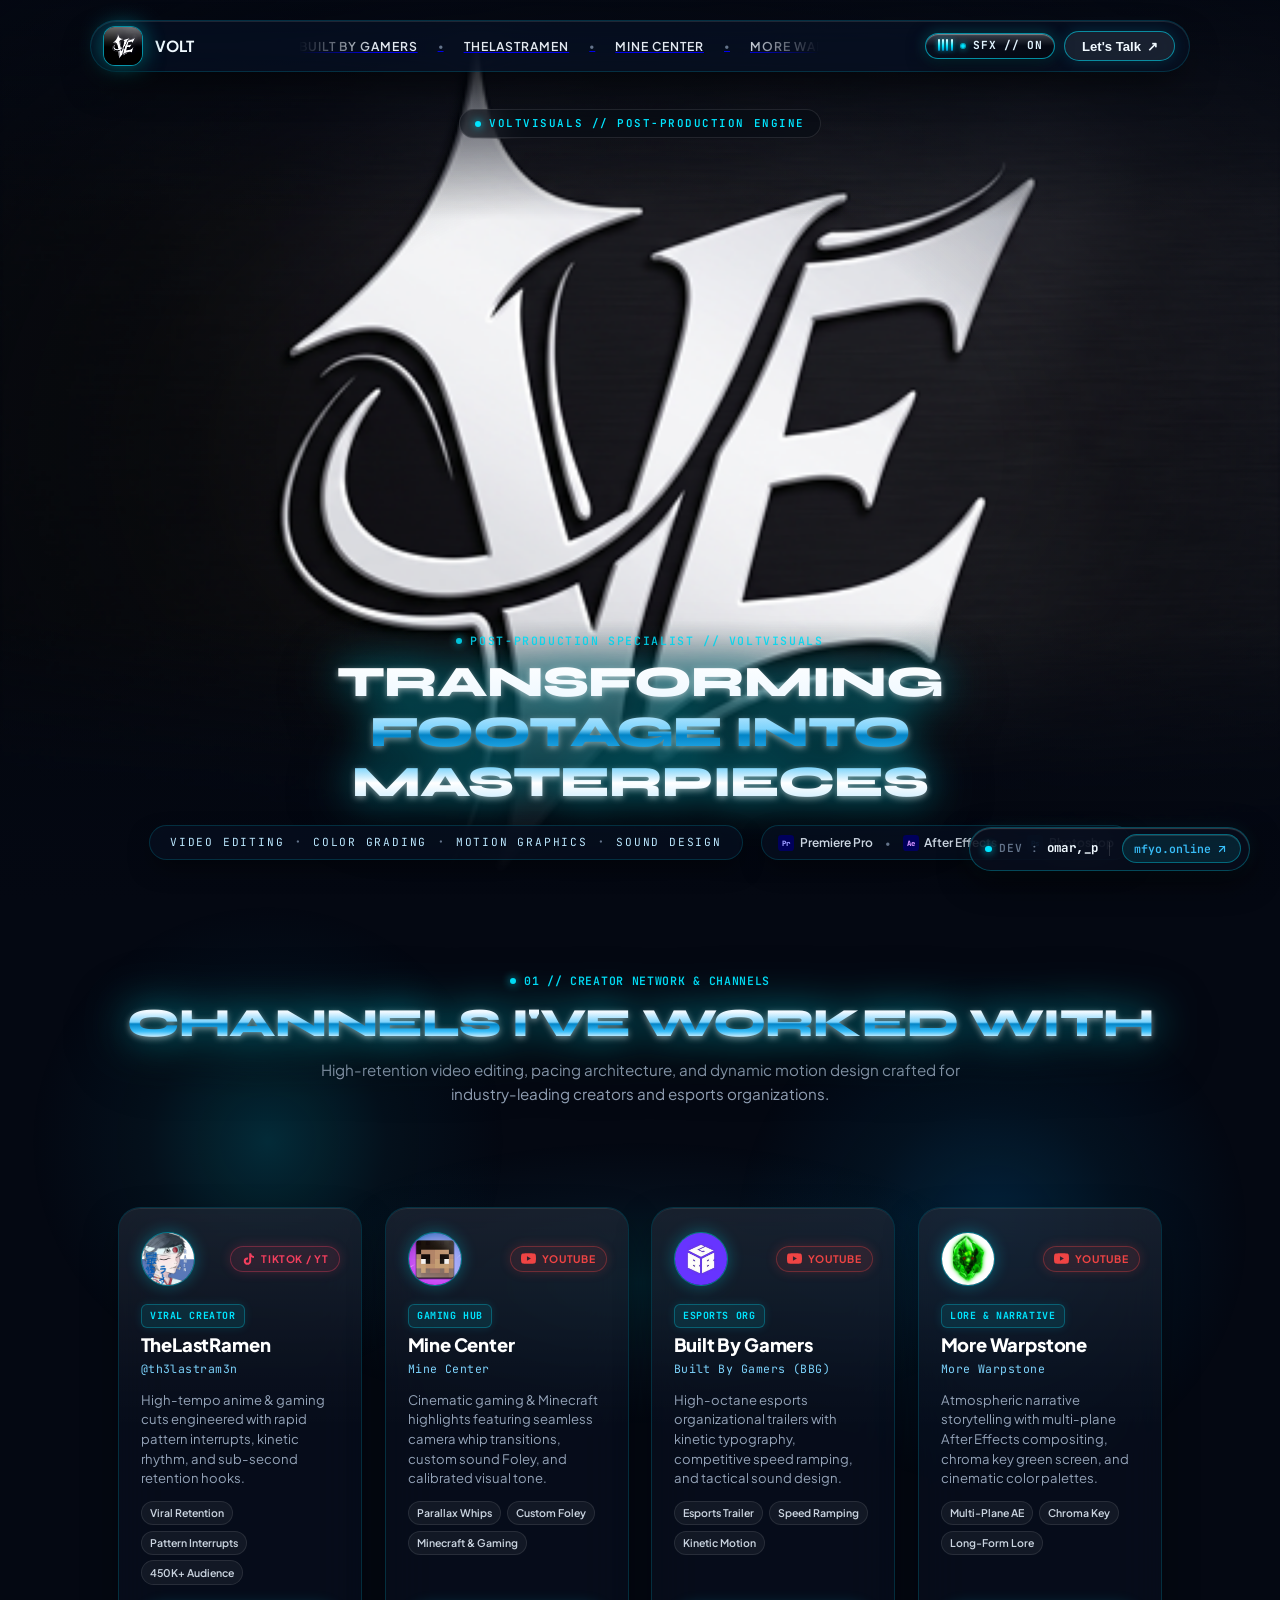
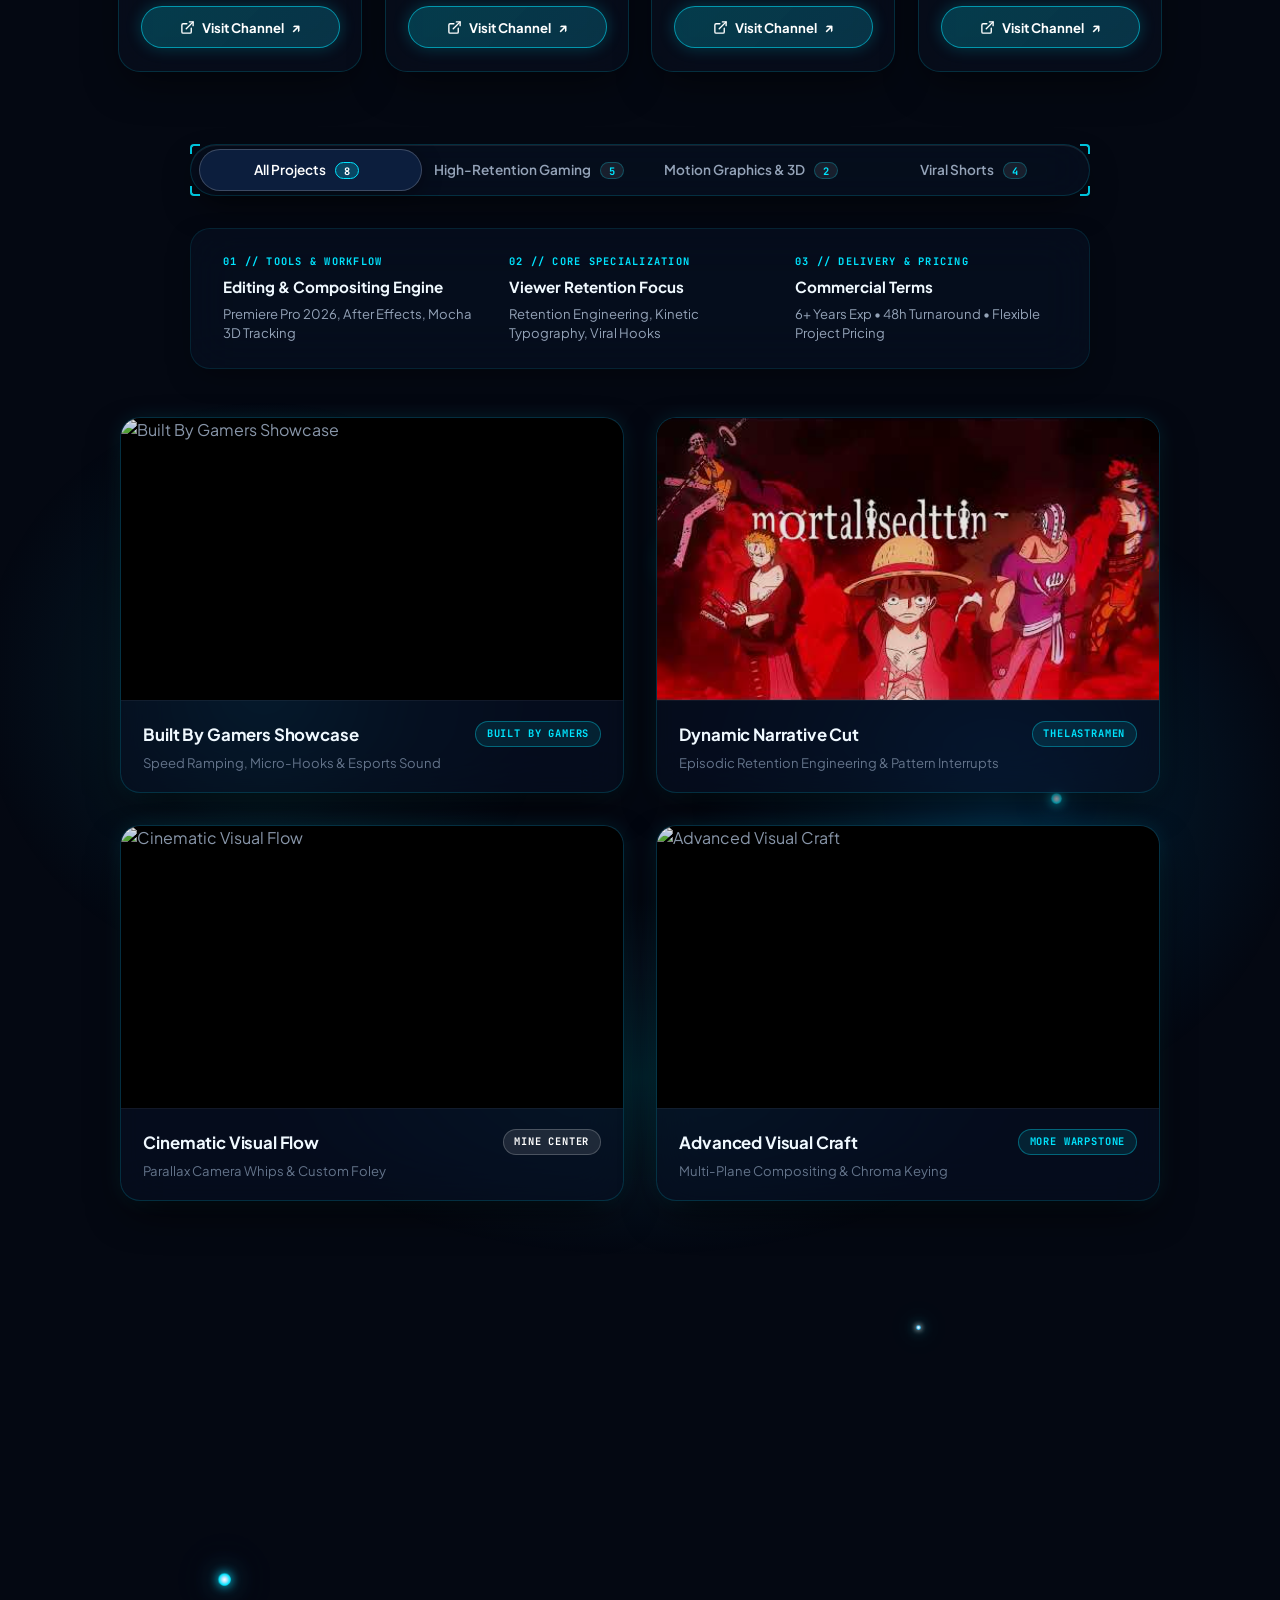
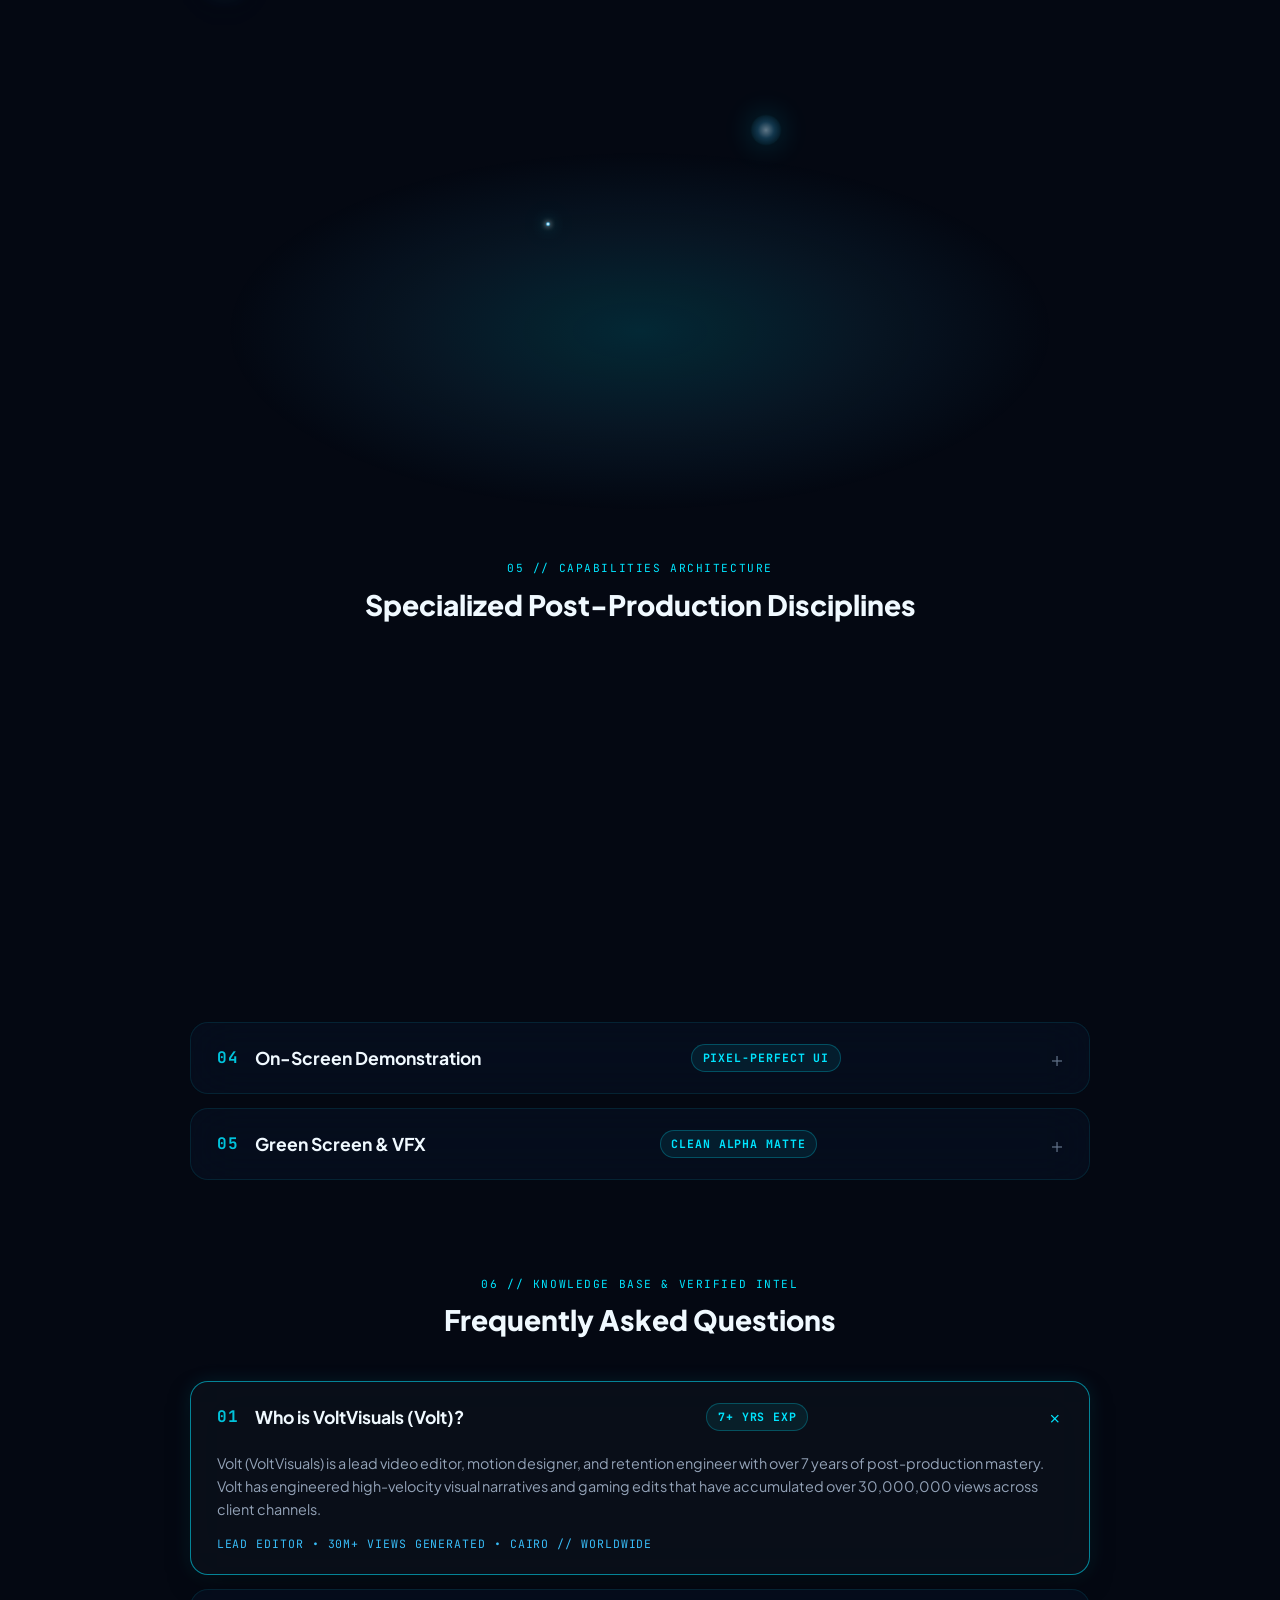
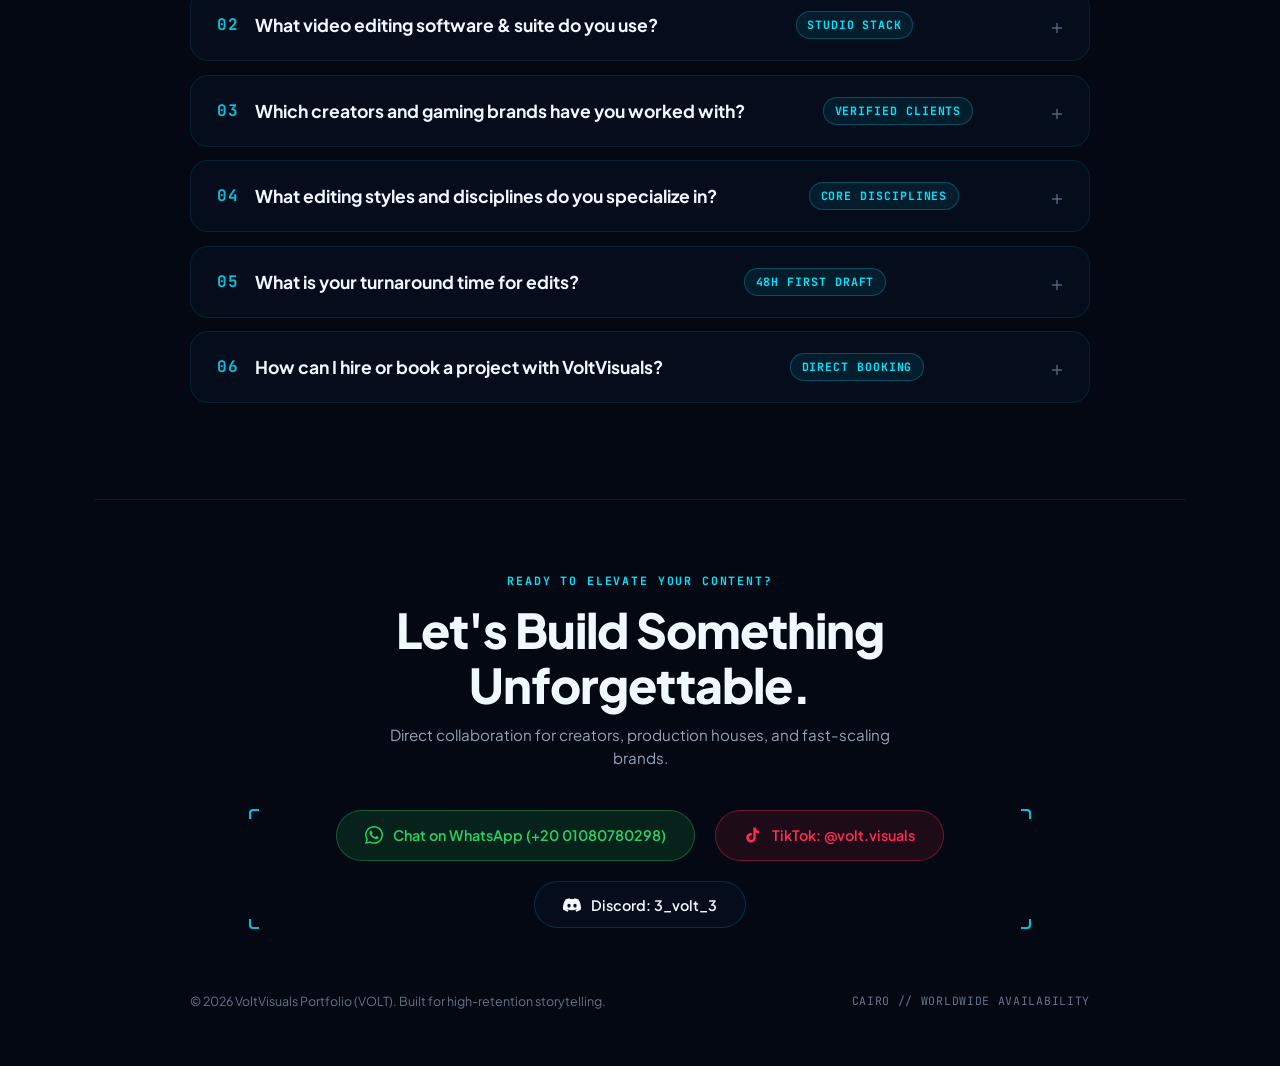
==== commit 0bb3f374: "fix(social): update TikTok handle and links to @volt.visuals" ====
--- a/index.html
+++ b/index.html
@@ -76,7 +76,7 @@
           "name": "VoltVisuals"
         },
         "sameAs": [
-          "https://www.tiktok.com/@volt_editing",
+          "https://www.tiktok.com/@volt.visuals",
           "https://wa.me/201080780298"
         ],
         "knowsAbout": [
@@ -104,7 +104,7 @@
         "telephone": "+201080780298",
         "areaServed": "Worldwide",
         "sameAs": [
-          "https://www.tiktok.com/@volt_editing"
+          "https://www.tiktok.com/@volt.visuals"
         ]
       },
       {
@@ -187,7 +187,7 @@
             "name": "How can I hire or contact VoltVisuals?",
             "acceptedAnswer": {
               "@type": "Answer",
-              "text": "Creators and agencies can contact Volt directly through WhatsApp at +20 108 078 0298, on TikTok @volt_editing, or via Discord at handle 3_volt_3."
+              "text": "Creators and agencies can contact Volt directly through WhatsApp at +20 108 078 0298, on TikTok @volt.visuals, or via Discord at handle 3_volt_3."
             }
           }
         ]
@@ -1412,9 +1412,9 @@
             <span class="accordion-icon">+</span>
           </div>
           <div class="accordion-content">
-            <p class="panel-desc">Creators and agencies can contact Volt directly through WhatsApp at +20 108 078 0298, message on TikTok @volt_editing, or connect on Discord at handle 3_volt_3 for direct booking, rate inquiries, and portfolio consultations.</p>
+            <p class="panel-desc">Creators and agencies can contact Volt directly through WhatsApp at +20 108 078 0298, message on TikTok @volt.visuals, or connect on Discord at handle 3_volt_3 for direct booking, rate inquiries, and portfolio consultations.</p>
             <div class="panel-specs mono-text">
-              <span>WHATSAPP (+201080780298)</span> • <span>DISCORD: 3_volt_3</span> • <span>TIKTOK: @volt_editing</span>
+              <span>WHATSAPP (+201080780298)</span> • <span>DISCORD: 3_volt_3</span> • <span>TIKTOK: @volt.visuals</span>
             </div>
           </div>
         </div>
@@ -1447,13 +1447,13 @@
           </a>
 
           <!-- TikTok Action -->
-          <a href="https://www.tiktok.com/@volt_editing" target="_blank" rel="noopener noreferrer"
+          <a href="https://www.tiktok.com/@volt.visuals" target="_blank" rel="noopener noreferrer"
             class="hub-pill-btn tiktok-hub-btn" id="tiktokBtn" aria-label="Follow Volt on TikTok">
             <svg class="hub-btn-icon" width="18" height="18" viewBox="0 0 24 24" fill="currentColor">
               <path
                 d="M19.589 6.686a4.793 4.793 0 0 1-3.77-4.245V2h-3.445v13.672a2.896 2.896 0 0 1-2.903 2.892 2.895 2.895 0 0 1-2.892-2.892 2.897 2.897 0 0 1 2.892-2.893c.31 0 .605.05.882.138V9.387a6.34 6.34 0 0 0-.882-.063A6.337 6.337 0 0 0 3 15.66c0 3.5 2.84 6.34 6.34 6.34s6.34-2.84 6.34-6.34V8.583a8.17 8.17 0 0 0 4.805 1.545V6.686h-.896z" />
             </svg>
-            <span>TikTok: @volt_editing</span>
+            <span>TikTok: @volt.visuals</span>
           </a>
 
           <!-- Discord Action -->
@@ -1546,7 +1546,7 @@
         </a>
 
         <!-- TikTok Direct Card -->
-        <a href="https://www.tiktok.com/@volt_editing" target="_blank" rel="noopener noreferrer"
+        <a href="https://www.tiktok.com/@volt.visuals" target="_blank" rel="noopener noreferrer"
           class="contact-channel-card tiktok-channel-card" aria-label="Visit Volt TikTok Profile">
           <div class="channel-card-icon-wrap tiktok-icon-wrap">
             <svg width="22" height="22" viewBox="0 0 24 24" fill="currentColor">
@@ -1556,7 +1556,7 @@
           </div>
           <div class="channel-card-text">
             <span class="channel-card-label">Watch on TikTok</span>
-            <span class="channel-card-val mono-text">@volt_editing</span>
+            <span class="channel-card-val mono-text">@volt.visuals</span>
           </div>
           <span class="channel-card-arrow">↗</span>
         </a>
